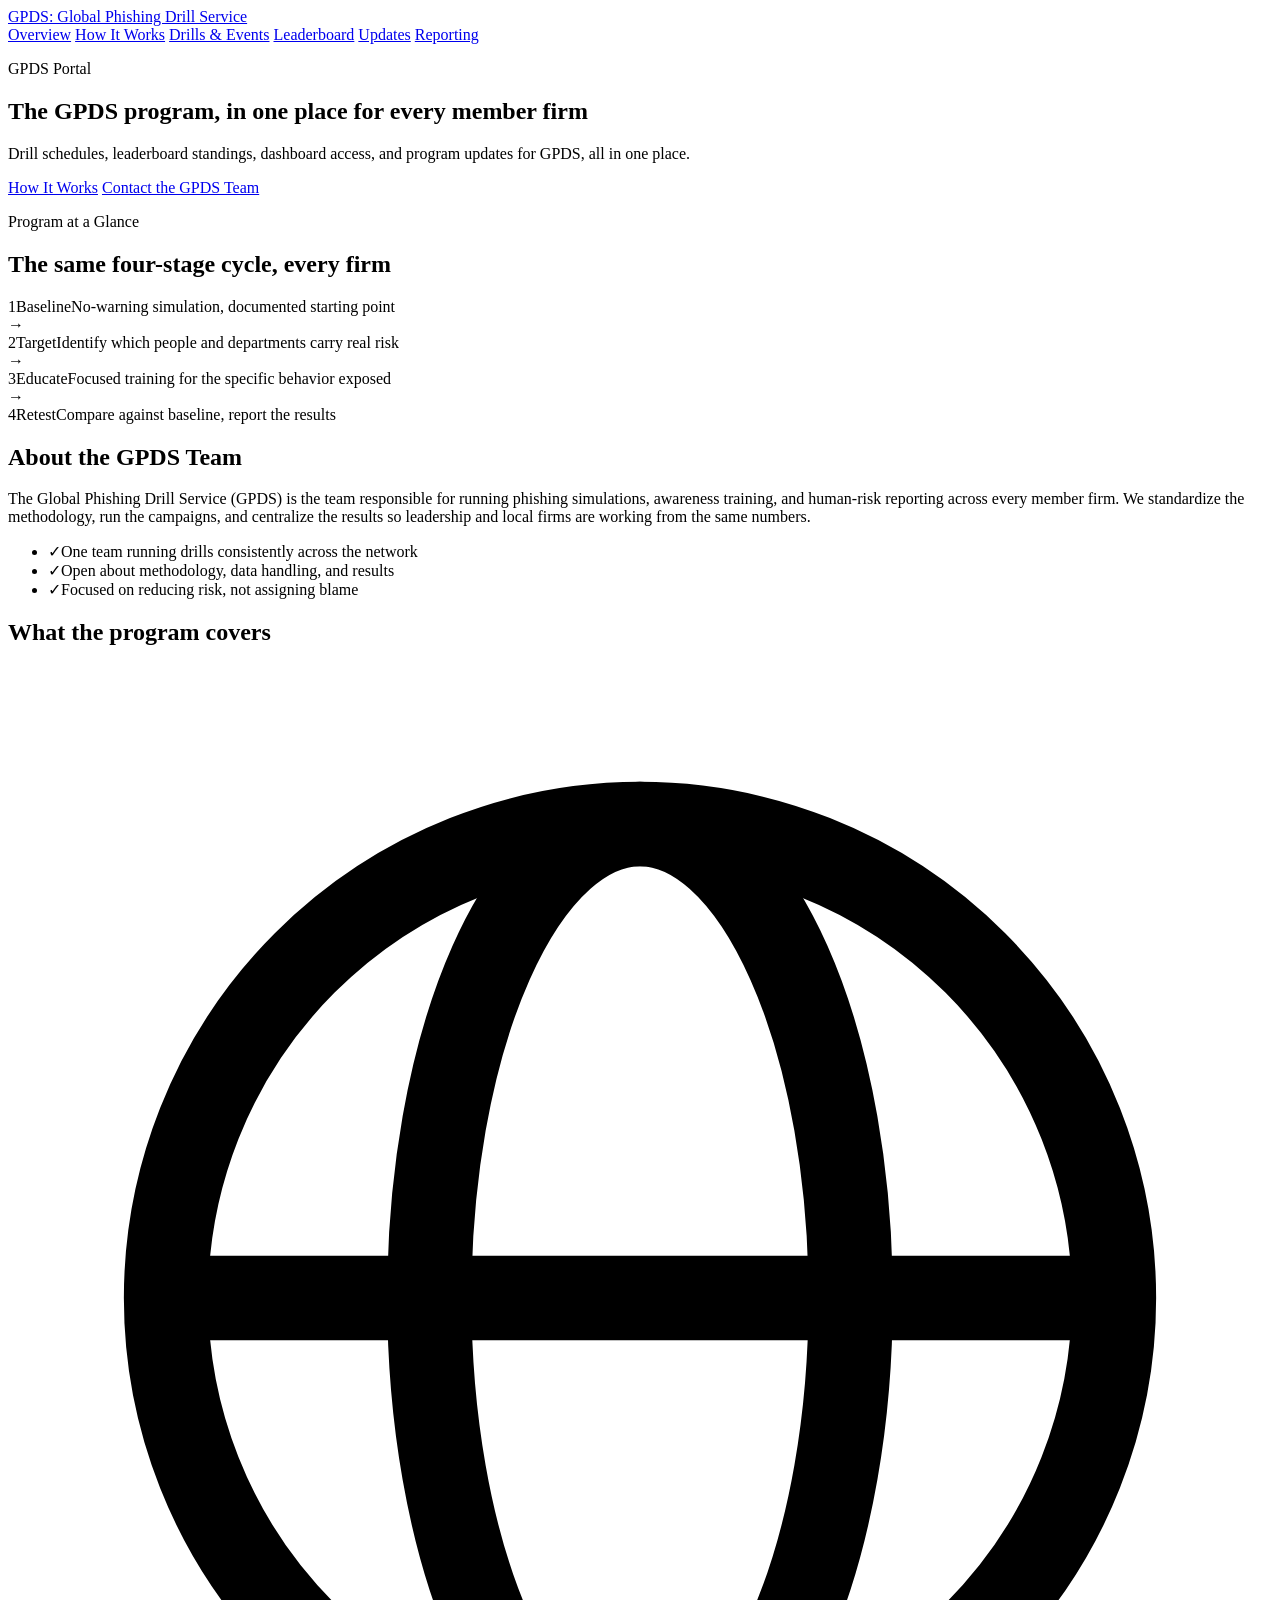
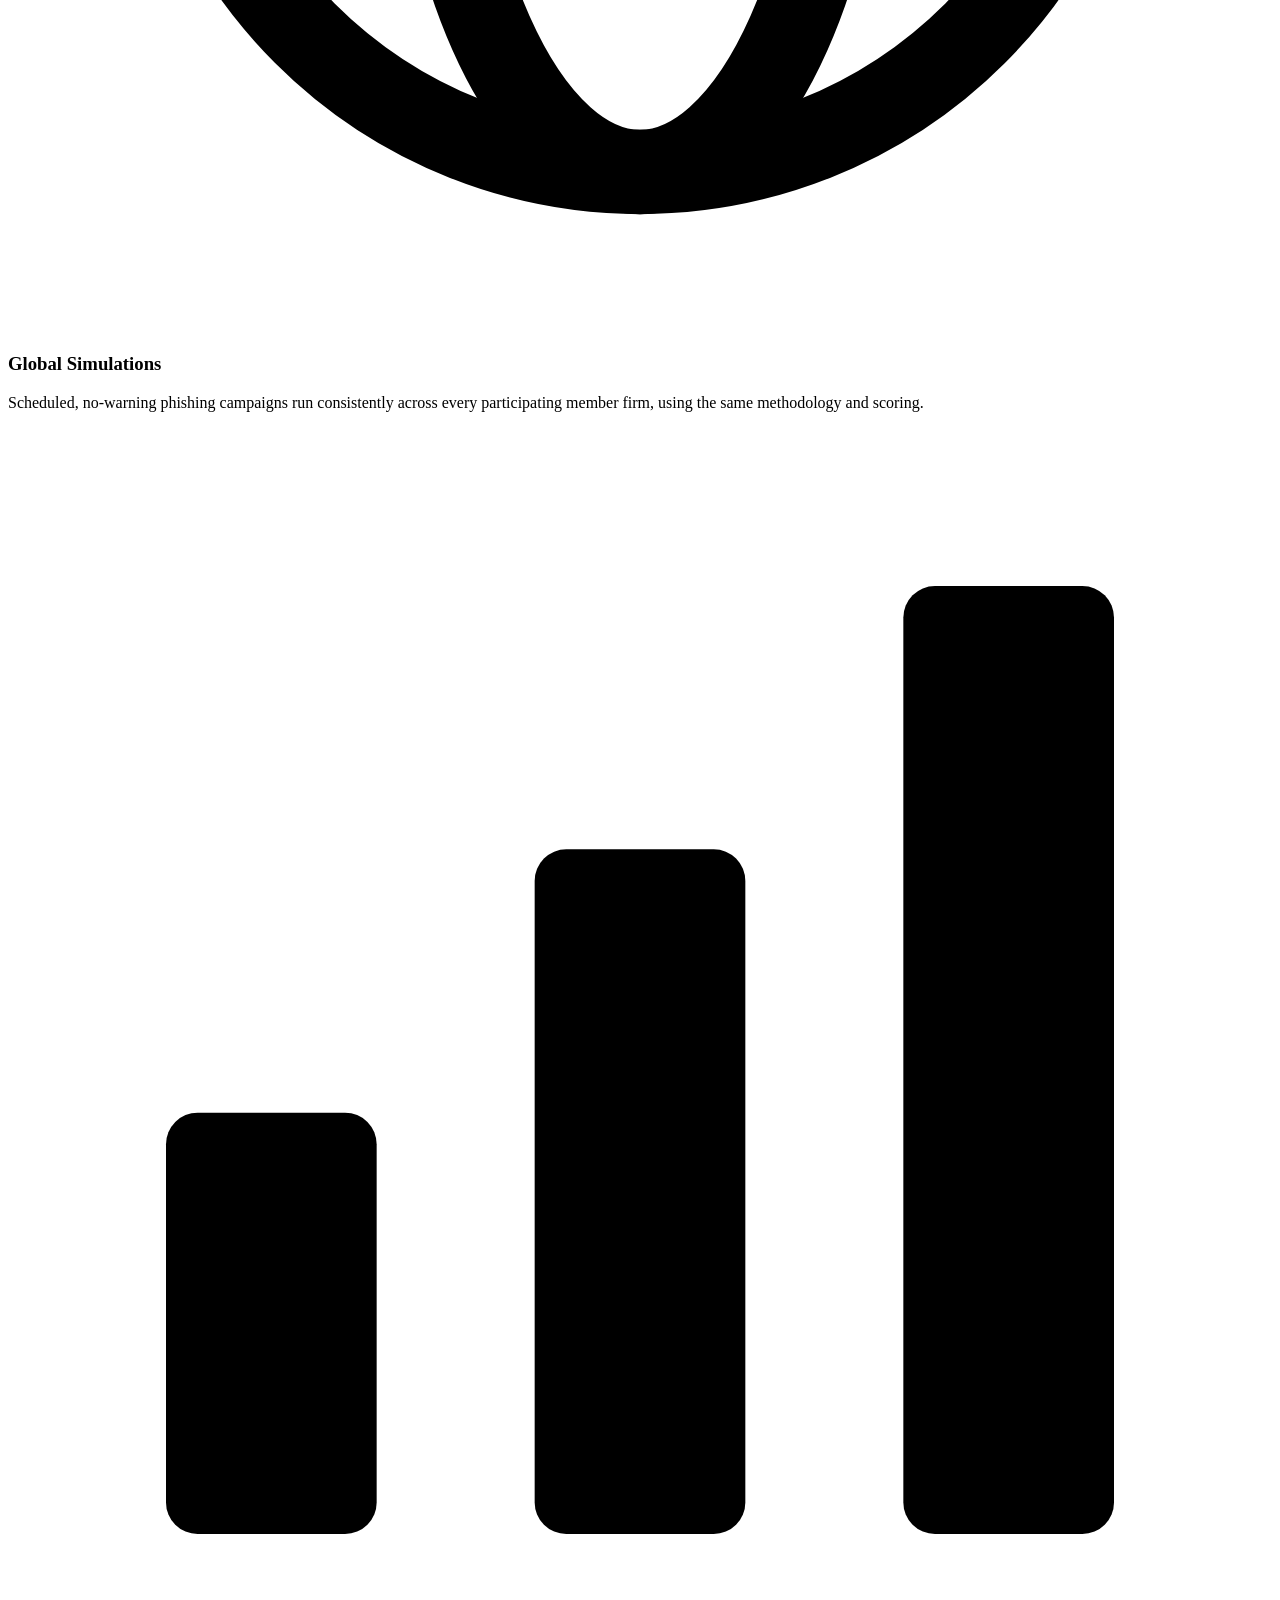
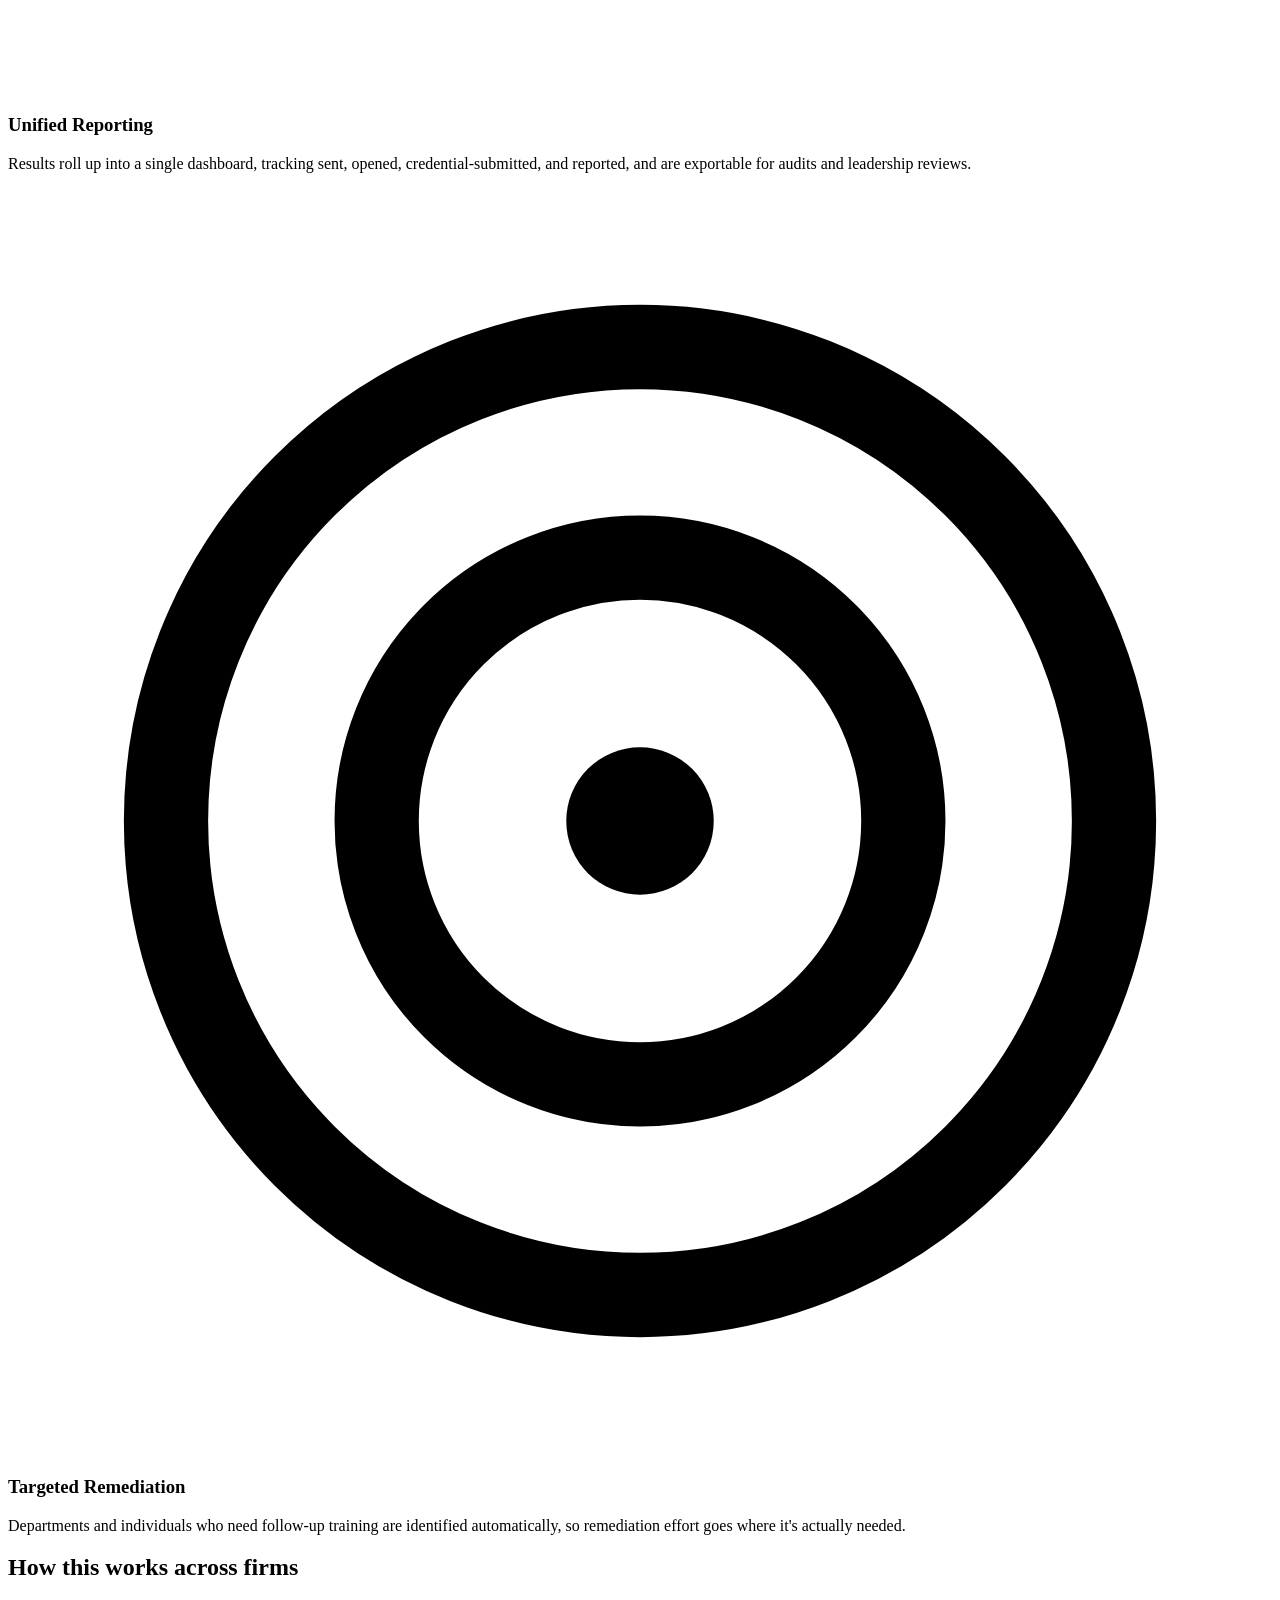
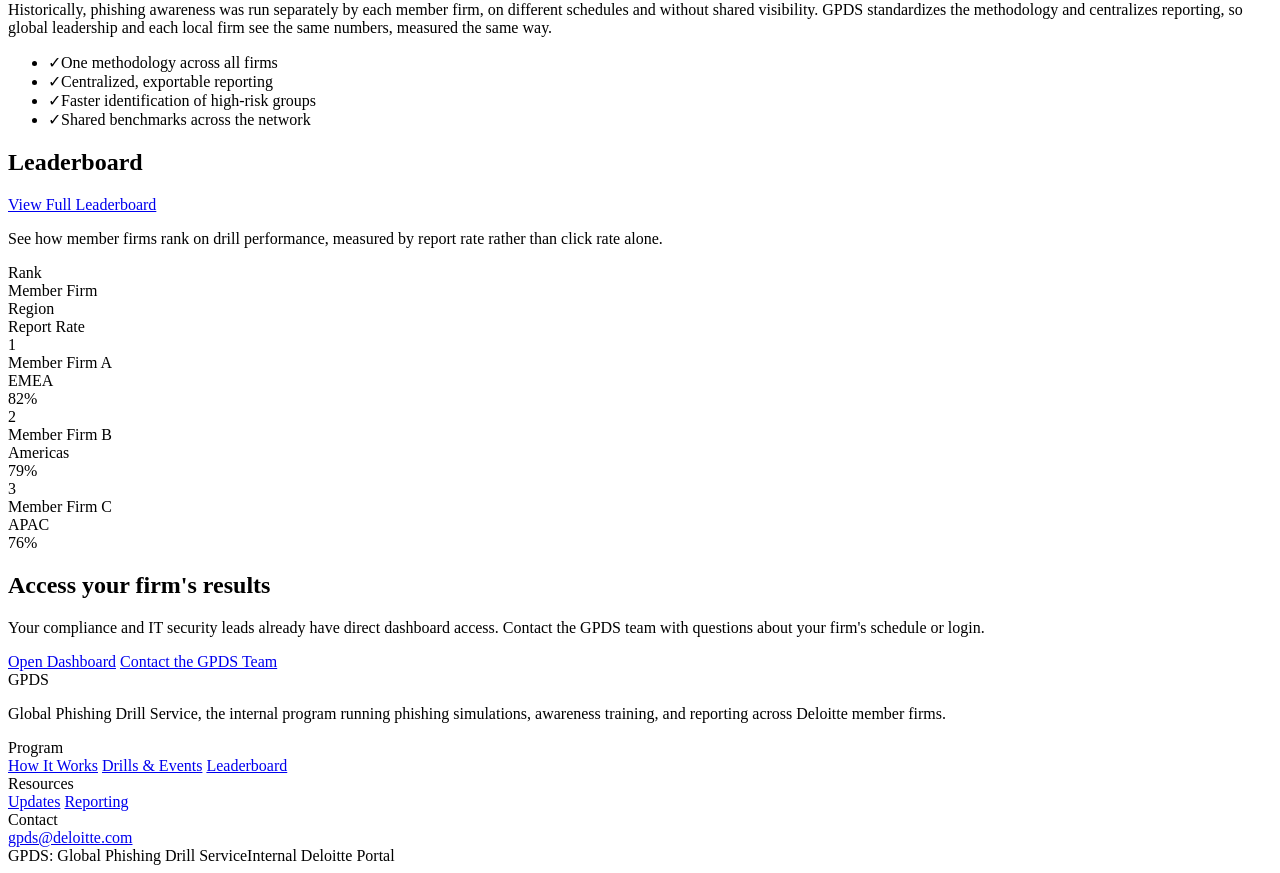
==== index.html @ c543c2ff "Add files via upload" ====
<!DOCTYPE html><!--  This site was created in Webflow. https://webflow.com  --><!--  Last Published: Tue Aug 18 2026 23:20:06 GMT+0000 (Coordinated Universal Time)  -->
<html data-wf-page="6a84ca4a39752c349e0c8595" data-wf-site="6a84ca4639752c349e0c8563">
<head>
  <meta charset="utf-8">
  <title>Daré&#x27;s DLE Site</title>
  <meta content="width=device-width, initial-scale=1" name="viewport">
  <meta content="Webflow" name="generator">
  <link href="css/normalize.css" rel="stylesheet" type="text/css">
  <link href="css/webflow.css" rel="stylesheet" type="text/css">
  <link href="css/dares-dle-site.webflow.css" rel="stylesheet" type="text/css">
  <script type="text/javascript">!function(o,c){var n=c.documentElement,t=" w-mod-";n.className+=t+"js",("ontouchstart"in o||o.DocumentTouch&&c instanceof DocumentTouch)&&(n.className+=t+"touch")}(window,document);</script>
  <link href="images/favicon.ico" rel="shortcut icon" type="image/x-icon">
  <link href="images/webclip.png" rel="apple-touch-icon">
</head>
<body>
  <div class="dle-page">
    <header class="dle-header">
      <div class="dle-header-inner">
        <a href="index.html" aria-current="page" class="dle-logo w--current">GPDS: Global Phishing Drill Service</a>
        <nav class="dle-nav">
          <a href="index.html" aria-current="page" class="dle-nav-link w--current">Overview</a>
          <a href="how-it-works.html" class="dle-nav-link">How It Works</a>
          <a href="upcoming-drills.html" class="dle-nav-link">Drills &amp; Events</a>
          <a href="leaderboard.html" class="dle-nav-link">Leaderboard</a>
          <a href="updates.html" class="dle-nav-link">Updates</a>
          <a href="reporting.html" class="dle-nav-link">Reporting</a>
        </nav>
      </div>
    </header>
    <section class="dle-hero">
      <div class="dle-container">
        <p class="dle-eyebrow">GPDS Portal</p>
        <h1 class="dle-h1">The GPDS program, in one place for every member firm</h1>
        <p class="dle-lead">Drill schedules, leaderboard standings, dashboard access, and program updates for GPDS, all in one place.</p>
        <div class="dle-cta-row">
          <a href="how-it-works.html" class="dle-btn dle-btn-primary">How It Works</a>
          <a href="mailto:gpds@deloitte.com" class="dle-btn dle-btn-secondary">Contact the GPDS Team</a>
        </div>
      </div>
    </section>
    <section class="dle-glance-band">
      <div class="dle-container">
        <p class="dle-glance-eyebrow">Program at a Glance</p>
        <h2 class="dle-glance-heading">The same four-stage cycle, every firm</h2>
        <div class="dle-glance-grid">
          <div class="dle-glance-item"><span class="dle-glance-num">1</span><span class="dle-glance-title">Baseline</span><span class="dle-glance-desc">No-warning simulation, documented starting point</span></div><span class="dle-glance-arrow">→</span>
          <div class="dle-glance-item"><span class="dle-glance-num">2</span><span class="dle-glance-title">Target</span><span class="dle-glance-desc">Identify which people and departments carry real risk</span></div><span class="dle-glance-arrow">→</span>
          <div class="dle-glance-item"><span class="dle-glance-num">3</span><span class="dle-glance-title">Educate</span><span class="dle-glance-desc">Focused training for the specific behavior exposed</span></div><span class="dle-glance-arrow">→</span>
          <div class="dle-glance-item"><span class="dle-glance-num">4</span><span class="dle-glance-title">Retest</span><span class="dle-glance-desc">Compare against baseline, report the results</span></div>
        </div>
      </div>
    </section>
    <section class="dle-section">
      <div class="dle-container dle-split">
        <div>
          <h2 class="dle-h2">About the GPDS Team</h2>
          <p class="dle-body">The Global Phishing Drill Service (GPDS) is the team responsible for running phishing simulations, awareness training, and human-risk reporting across every member firm. We standardize the methodology, run the campaigns, and centralize the results so leadership and local firms are working from the same numbers.</p>
        </div>
        <div>
          <ul role="list" class="dle-list">
            <li class="dle-list-item"><span class="dle-check">✓</span>One team running drills consistently across the network</li>
            <li class="dle-list-item"><span class="dle-check">✓</span>Open about methodology, data handling, and results</li>
            <li class="dle-list-item"><span class="dle-check">✓</span>Focused on reducing risk, not assigning blame</li>
          </ul>
        </div>
      </div>
    </section>
    <section class="dle-section">
      <div class="dle-container">
        <h2 class="dle-h2">What the program covers</h2>
        <div class="dle-grid-3">
          <div class="dle-card">
            <div class="dle-card-icon w-embed"><svg viewbox="0 0 24 24" fill="none" xmlns="http://www.w3.org/2000/svg" width="100%" height="100%">
                <circle cx="12" cy="12" r="9" stroke="currentColor" stroke-width="1.6"></circle>
                <ellipse cx="12" cy="12" rx="4" ry="9" stroke="currentColor" stroke-width="1.6"></ellipse>
                <path d="M3 12H21" stroke="currentColor" stroke-width="1.6"></path>
              </svg></div>
            <h3 class="dle-h3">Global Simulations</h3>
            <p class="dle-body">Scheduled, no-warning phishing campaigns run consistently across every participating member firm, using the same methodology and scoring.</p>
          </div>
          <div class="dle-card">
            <div class="dle-card-icon w-embed"><svg viewbox="0 0 24 24" fill="none" xmlns="http://www.w3.org/2000/svg" width="100%" height="100%">
                <rect x="3" y="13" width="4" height="8" rx="0.6" fill="currentColor"></rect>
                <rect x="10" y="8" width="4" height="13" rx="0.6" fill="currentColor"></rect>
                <rect x="17" y="3" width="4" height="18" rx="0.6" fill="currentColor"></rect>
              </svg></div>
            <h3 class="dle-h3">Unified Reporting</h3>
            <p class="dle-body">Results roll up into a single dashboard, tracking sent, opened, credential-submitted, and reported, and are exportable for audits and leadership reviews.</p>
          </div>
          <div class="dle-card">
            <div class="dle-card-icon w-embed"><svg viewbox="0 0 24 24" fill="none" xmlns="http://www.w3.org/2000/svg" width="100%" height="100%">
                <circle cx="12" cy="12" r="9" stroke="currentColor" stroke-width="1.6"></circle>
                <circle cx="12" cy="12" r="5" stroke="currentColor" stroke-width="1.6"></circle>
                <circle cx="12" cy="12" r="1.4" fill="currentColor"></circle>
              </svg></div>
            <h3 class="dle-h3">Targeted Remediation</h3>
            <p class="dle-body">Departments and individuals who need follow-up training are identified automatically, so remediation effort goes where it&#x27;s actually needed.</p>
          </div>
        </div>
      </div>
    </section>
    <section class="dle-section dle-section-alt">
      <div class="dle-container dle-split">
        <div>
          <h2 class="dle-h2">How this works across firms</h2>
          <p class="dle-body">Historically, phishing awareness was run separately by each member firm, on different schedules and without shared visibility. GPDS standardizes the methodology and centralizes reporting, so global leadership and each local firm see the same numbers, measured the same way.</p>
        </div>
        <div>
          <ul role="list" class="dle-list">
            <li class="dle-list-item"><span class="dle-check">✓</span>One methodology across all firms</li>
            <li class="dle-list-item"><span class="dle-check">✓</span>Centralized, exportable reporting</li>
            <li class="dle-list-item"><span class="dle-check">✓</span>Faster identification of high-risk groups</li>
            <li class="dle-list-item"><span class="dle-check">✓</span>Shared benchmarks across the network</li>
          </ul>
        </div>
      </div>
    </section>
    <section class="dle-section">
      <div class="dle-container">
        <div class="dle-lbprev-header-row">
          <h2 class="dle-h2 dle-lbprev-title">Leaderboard</h2>
          <a href="leaderboard.html" class="dle-btn dle-btn-secondary">View Full Leaderboard</a>
        </div>
        <p class="dle-body inline-p-0">See how member firms rank on drill performance, measured by report rate rather than click rate alone.</p>
        <div class="dle-table">
          <div class="dle-lbprev-row dle-table-row-head">
            <div class="dle-table-cell">Rank</div>
            <div class="dle-table-cell">Member Firm</div>
            <div class="dle-table-cell">Region</div>
            <div class="dle-table-cell dle-lbprev-hide-mobile">Report Rate</div>
          </div>
          <div class="dle-lbprev-row">
            <div class="dle-table-cell"><span class="dle-rank dle-rank-gold">1</span></div>
            <div class="dle-table-cell">Member Firm A</div>
            <div class="dle-table-cell">EMEA</div>
            <div class="dle-table-cell dle-lbprev-hide-mobile">82%</div>
          </div>
          <div class="dle-lbprev-row">
            <div class="dle-table-cell"><span class="dle-rank dle-rank-silver">2</span></div>
            <div class="dle-table-cell">Member Firm B</div>
            <div class="dle-table-cell">Americas</div>
            <div class="dle-table-cell dle-lbprev-hide-mobile">79%</div>
          </div>
          <div class="dle-lbprev-row">
            <div class="dle-table-cell"><span class="dle-rank dle-rank-bronze">3</span></div>
            <div class="dle-table-cell">Member Firm C</div>
            <div class="dle-table-cell">APAC</div>
            <div class="dle-table-cell dle-lbprev-hide-mobile">76%</div>
          </div>
        </div>
      </div>
    </section>
    <section class="dle-section dle-cta-section">
      <div class="dle-container dle-cta-center">
        <h2 class="dle-h2">Access your firm&#x27;s results</h2>
        <p class="dle-body dle-cta-body">Your compliance and IT security leads already have direct dashboard access. Contact the GPDS team with questions about your firm&#x27;s schedule or login.</p>
        <div class="dle-cta-row">
          <a href="#" class="dle-btn dle-btn-primary">Open Dashboard</a>
          <a href="mailto:gpds@deloitte.com" class="dle-btn dle-btn-secondary">Contact the GPDS Team</a>
        </div>
      </div>
    </section>
    <footer class="dle-footer-v2">
      <div class="dle-container">
        <div class="dle-footer-grid">
          <div>
            <div class="dle-footer-brand-text">GPDS</div>
            <p class="dle-footer-desc">Global Phishing Drill Service, the internal program running phishing simulations, awareness training, and reporting across Deloitte member firms.</p>
          </div>
          <div>
            <div class="dle-footer-col-title">Program</div>
            <a href="how-it-works.html" class="dle-footer-col-link">How It Works</a>
            <a href="upcoming-drills.html" class="dle-footer-col-link">Drills &amp; Events</a>
            <a href="leaderboard.html" class="dle-footer-col-link">Leaderboard</a>
          </div>
          <div>
            <div class="dle-footer-col-title">Resources</div>
            <a href="updates.html" class="dle-footer-col-link">Updates</a>
            <a href="reporting.html" class="dle-footer-col-link">Reporting</a>
          </div>
          <div>
            <div class="dle-footer-col-title">Contact</div>
            <a href="mailto:gpds@deloitte.com" class="dle-footer-col-link">gpds@deloitte.com</a>
          </div>
        </div>
        <div class="dle-footer-bottom"><span>GPDS: Global Phishing Drill Service</span><span>Internal Deloitte Portal</span></div>
      </div>
    </footer>
  </div>
  <script src="https://d3e54v103j8qbb.cloudfront.net/js/jquery-3.5.1.min.dc5e7f18c8.js?site=6a84ca4639752c349e0c8563" type="text/javascript" integrity="sha256-9/aliU8dGd2tb6OSsuzixeV4y/faTqgFtohetphbbj0=" crossorigin="anonymous"></script>
  <script src="js/webflow.js" type="text/javascript"></script>
</body>
</html>
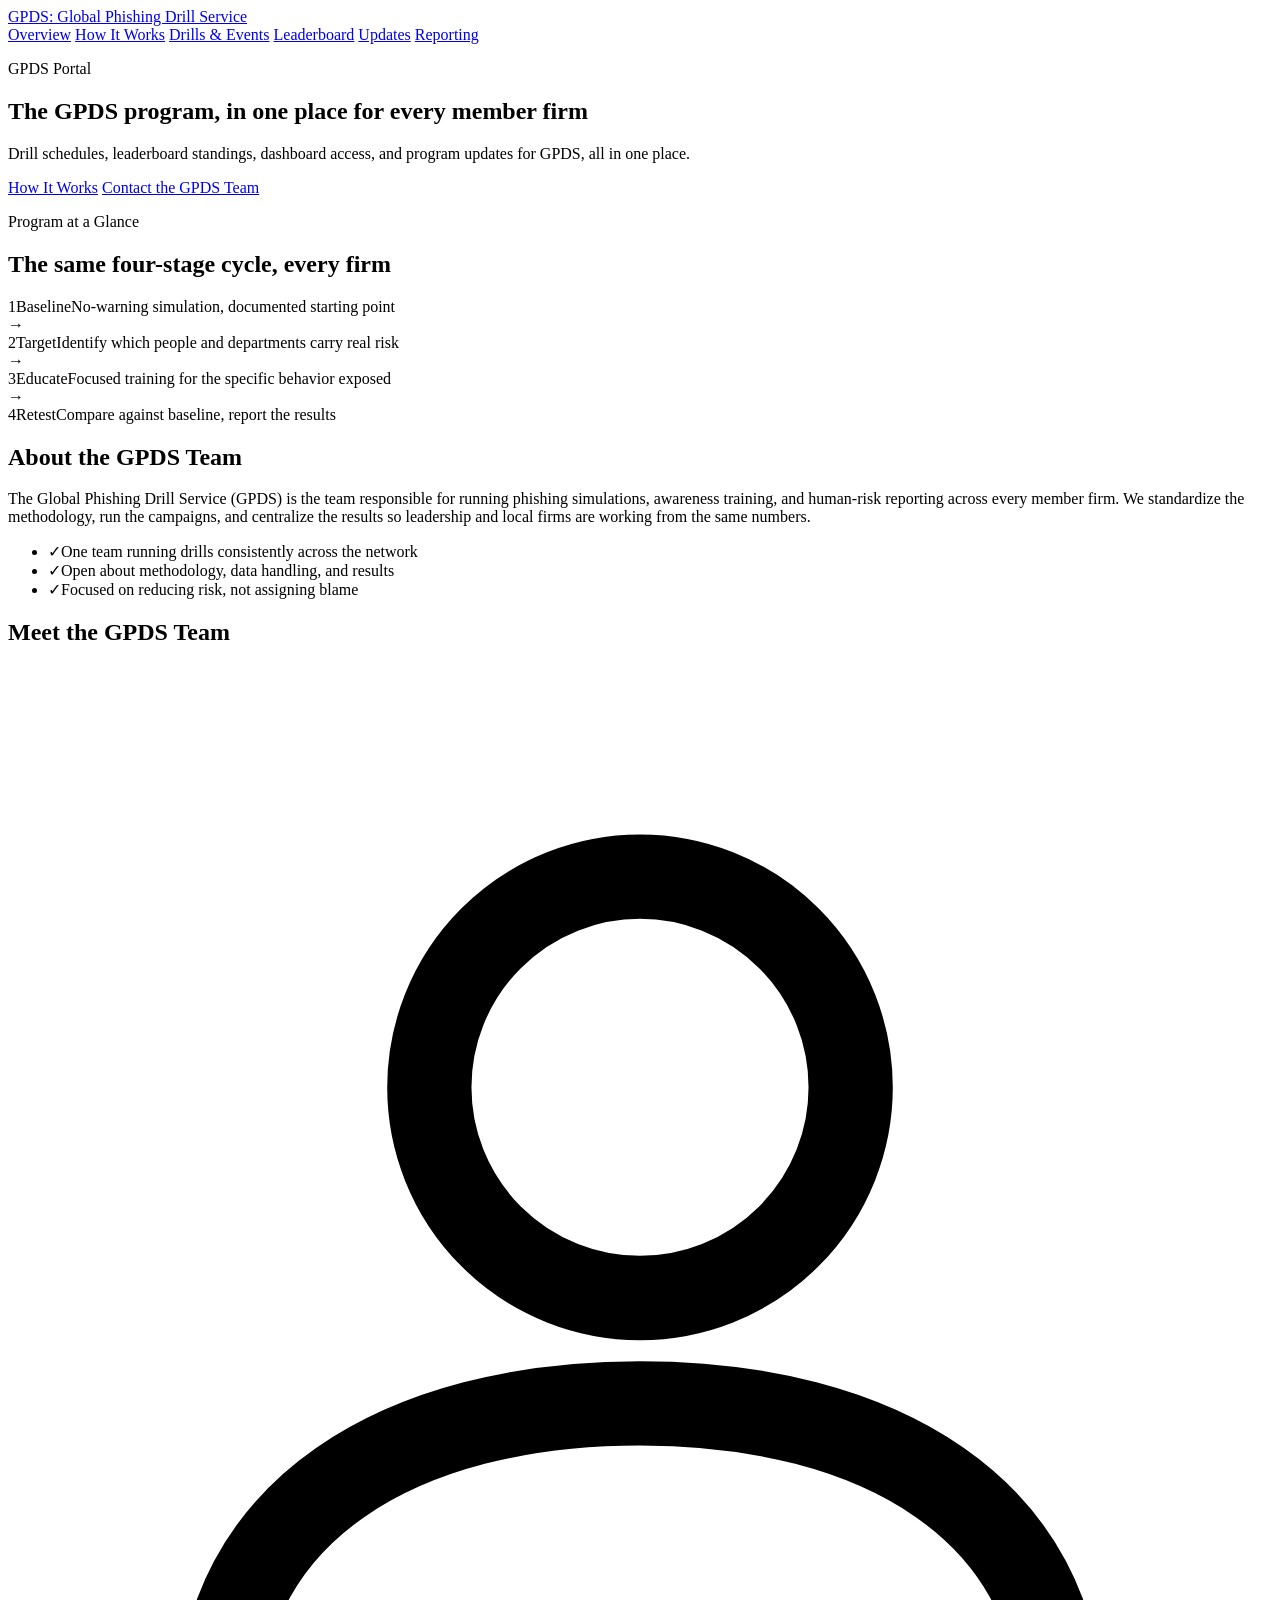
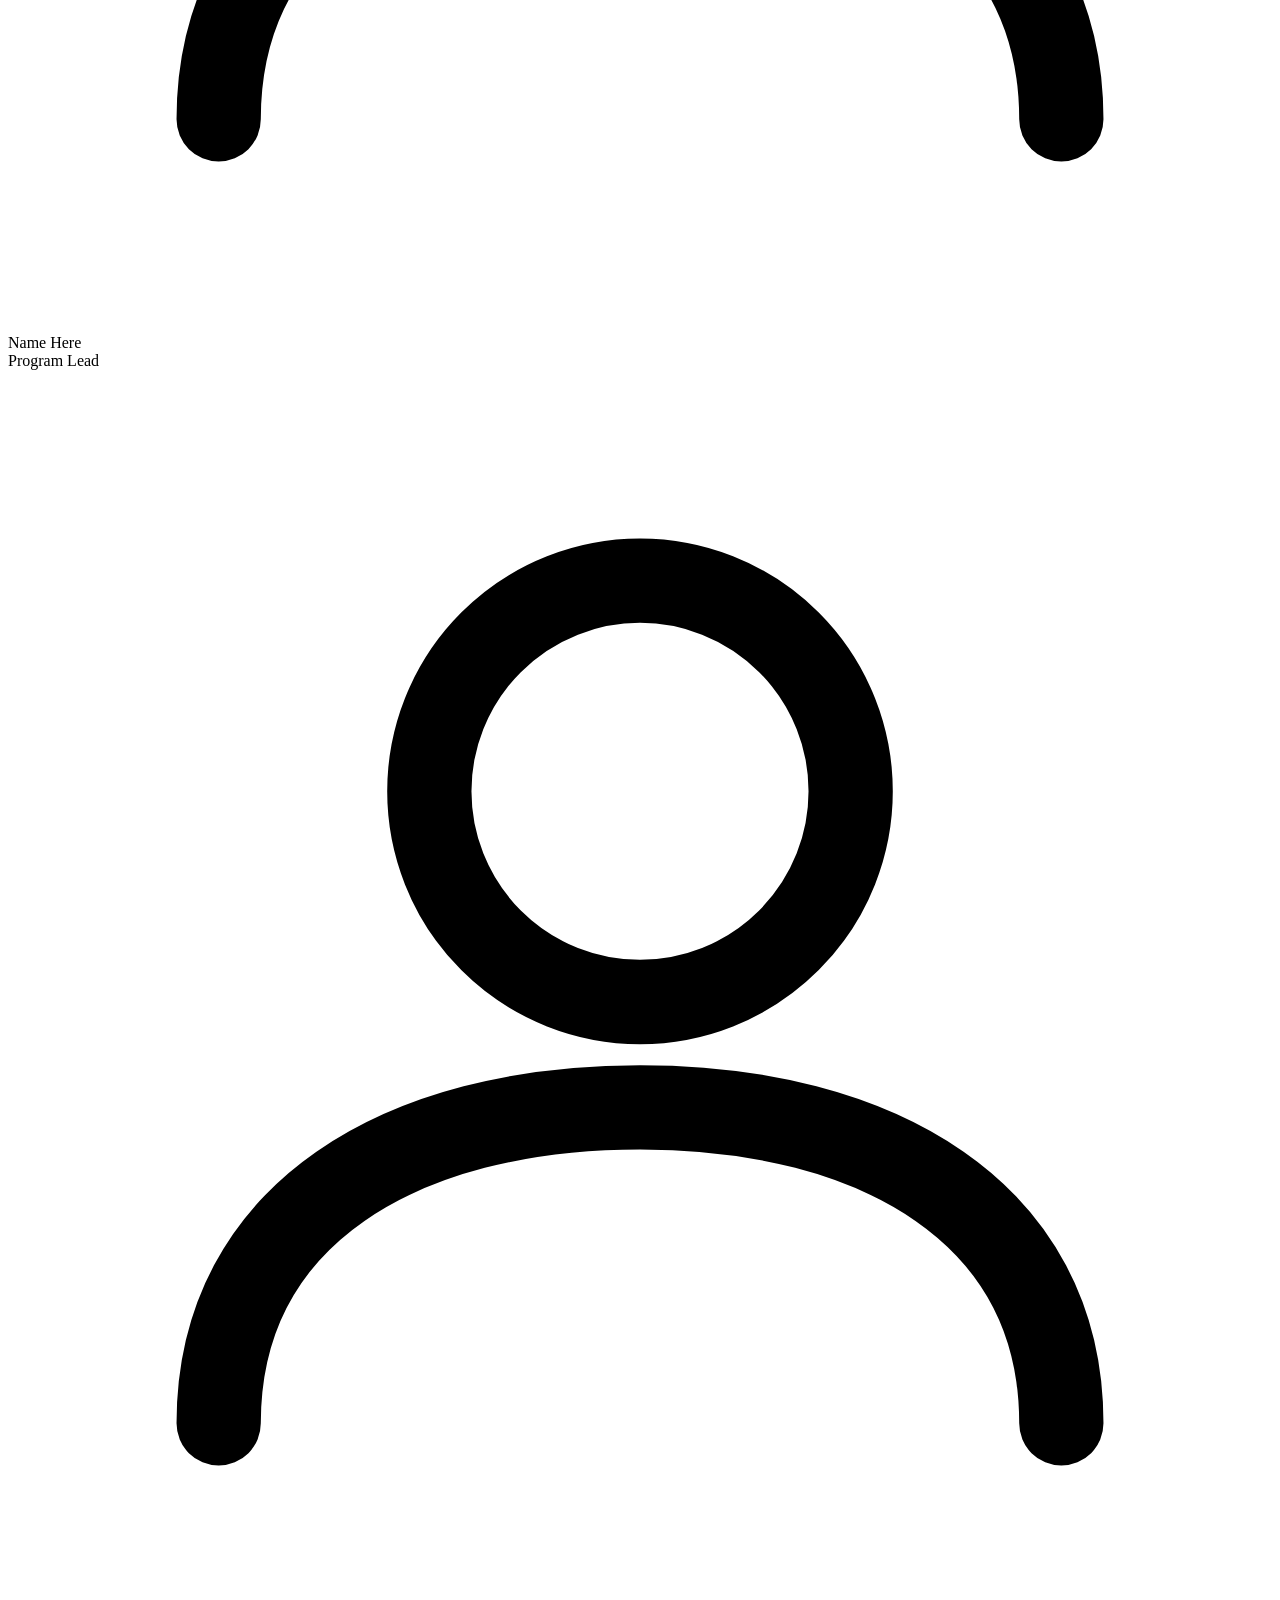
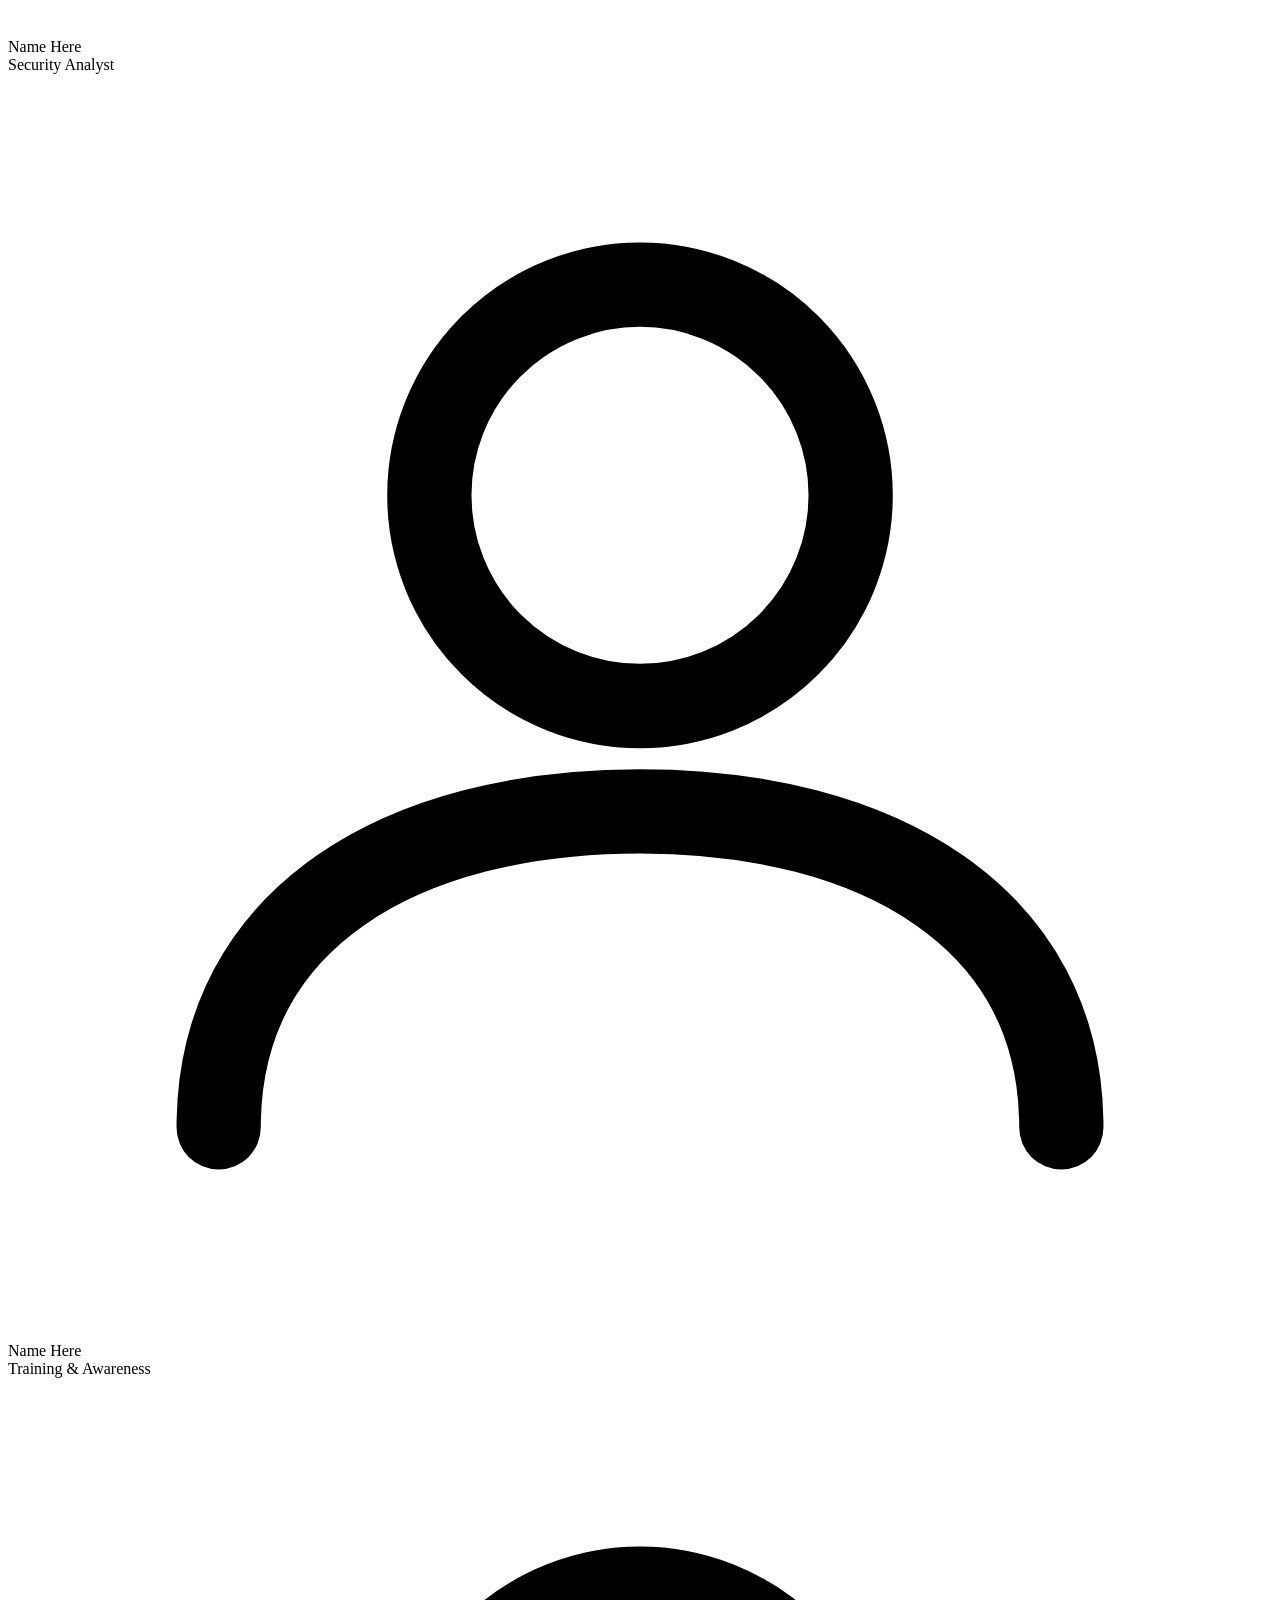
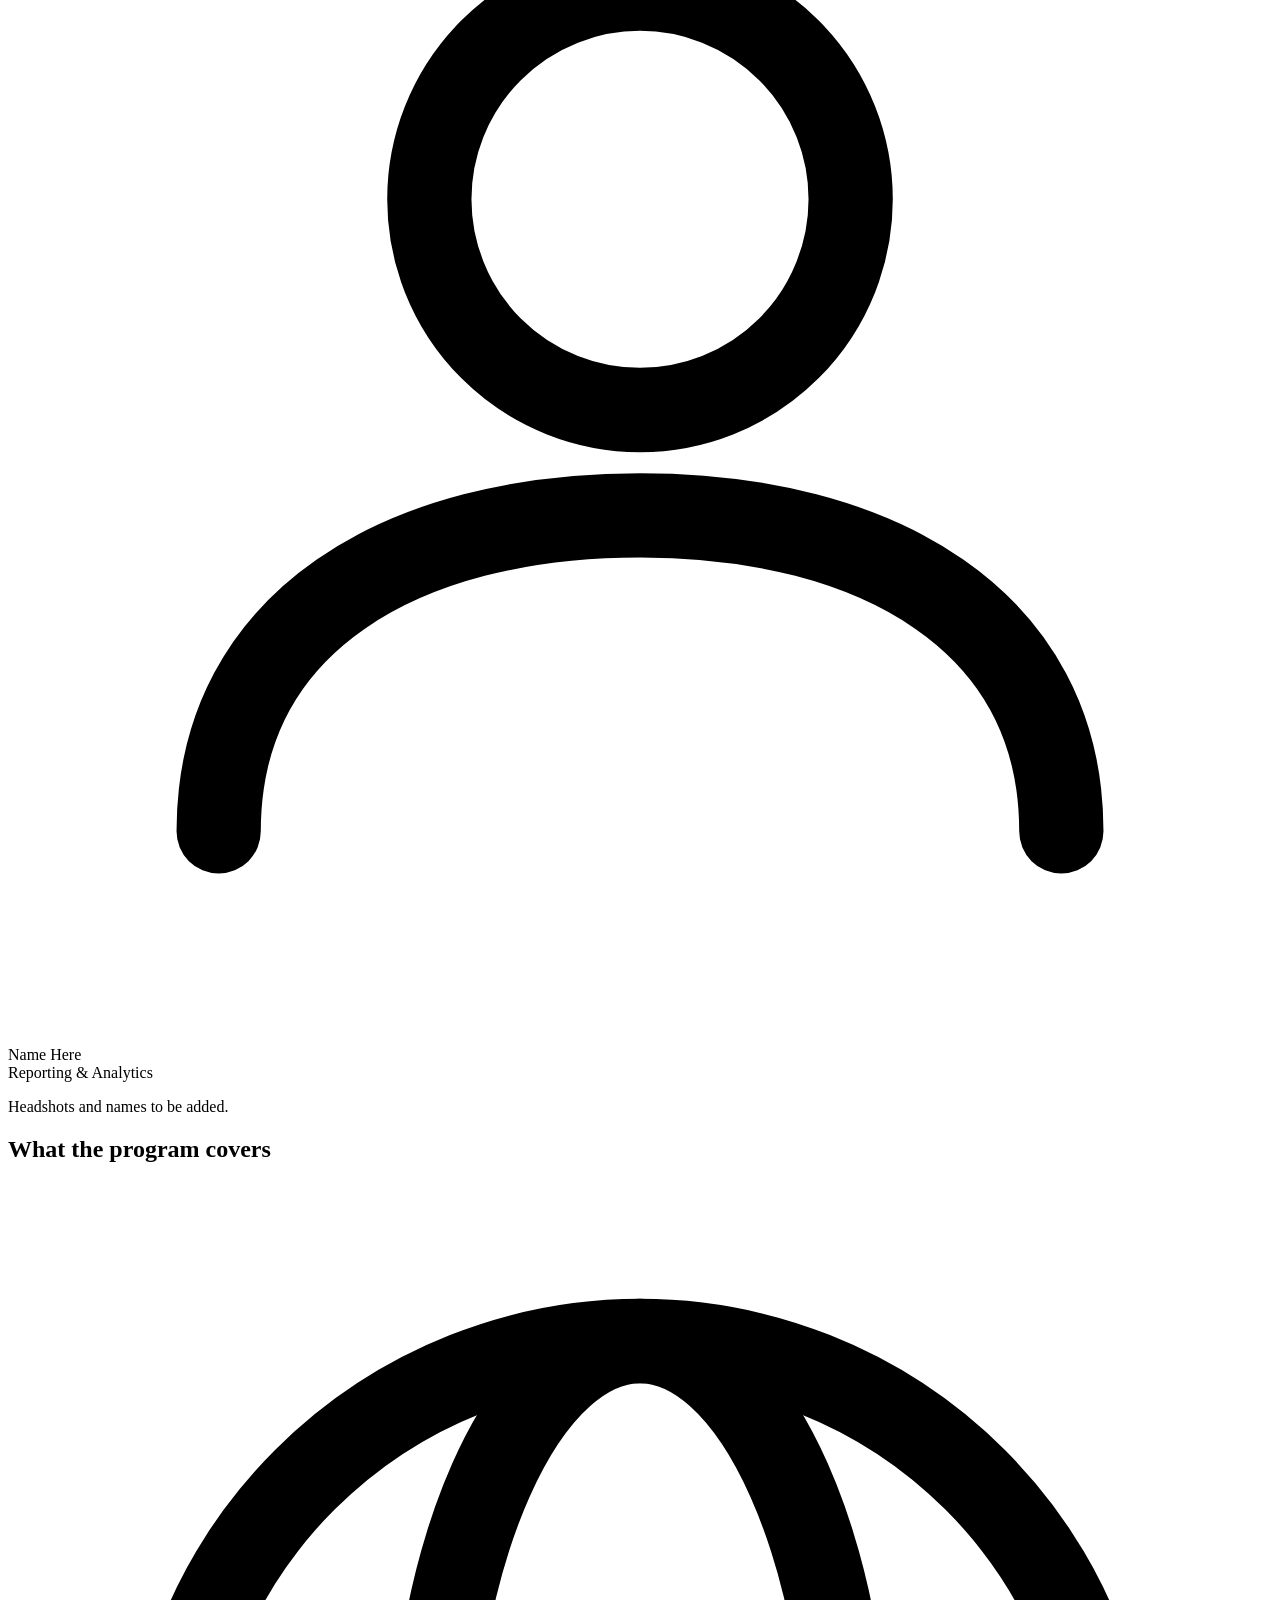
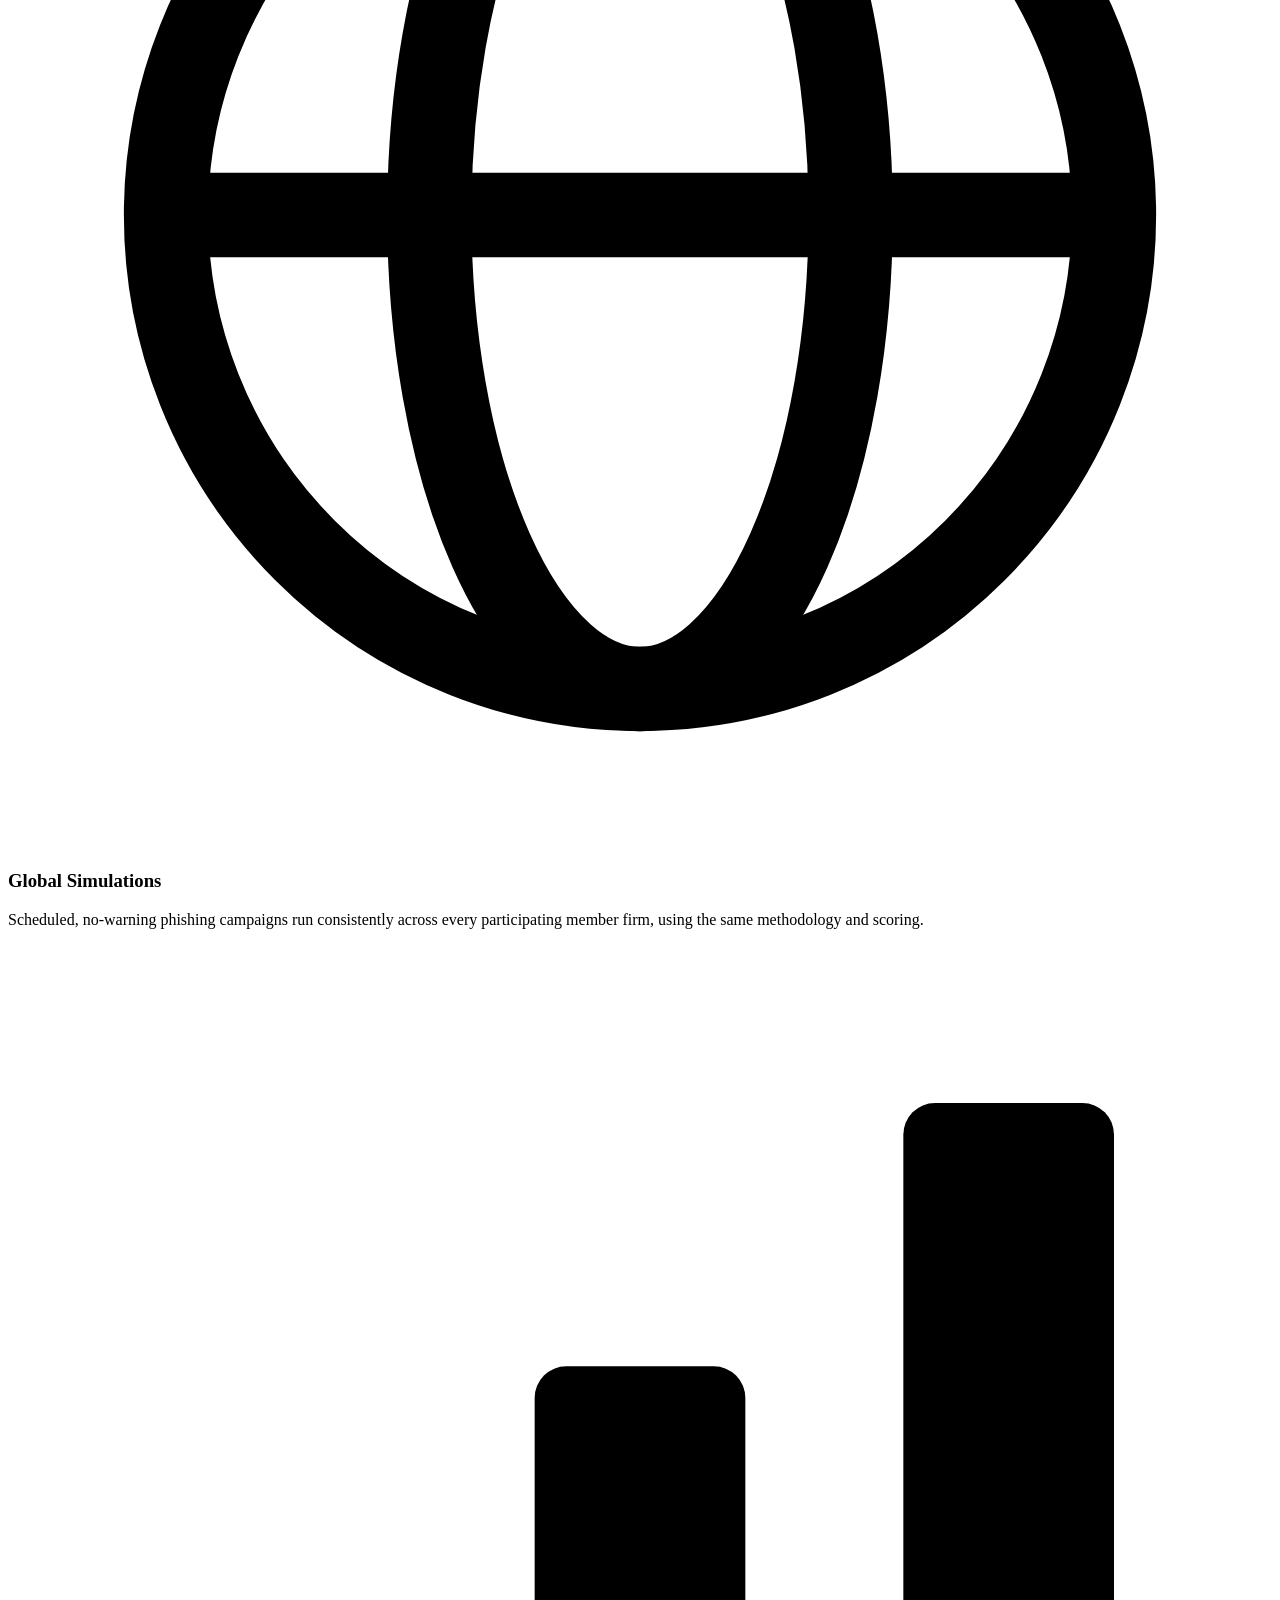
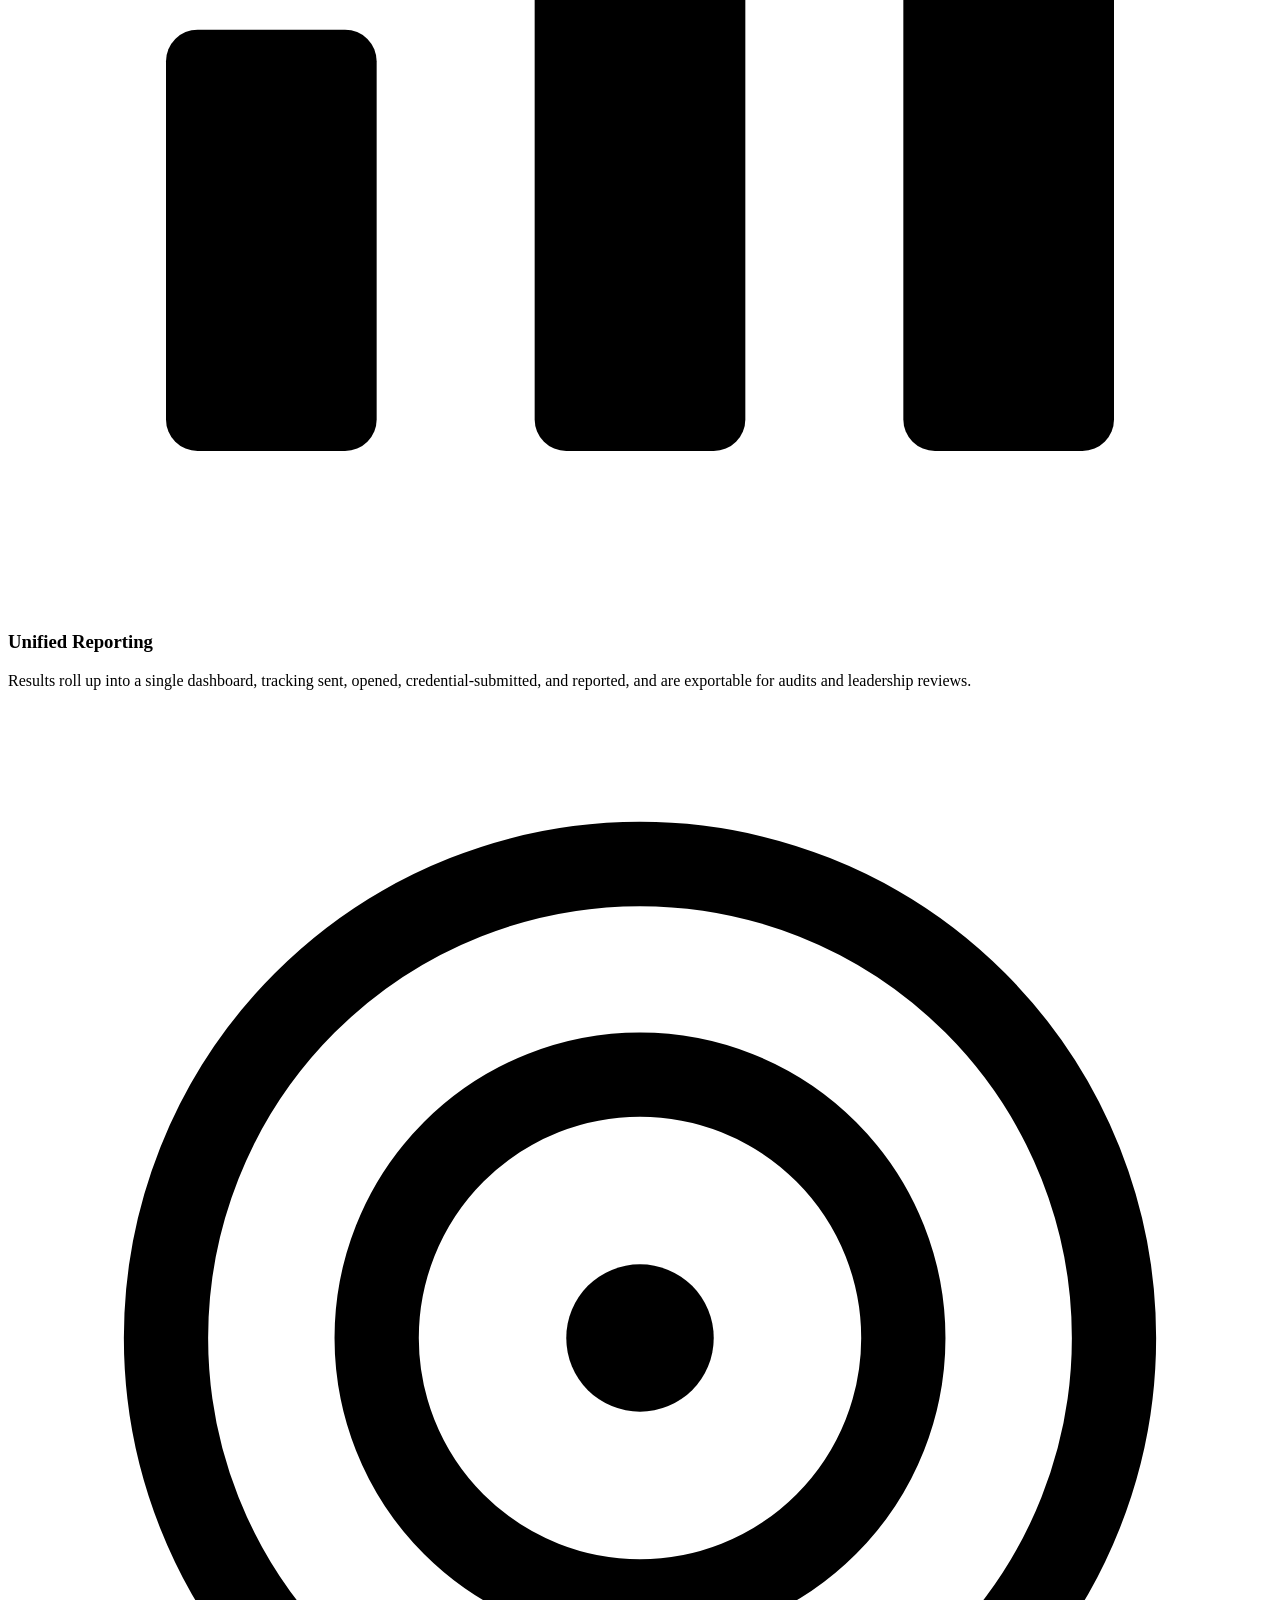
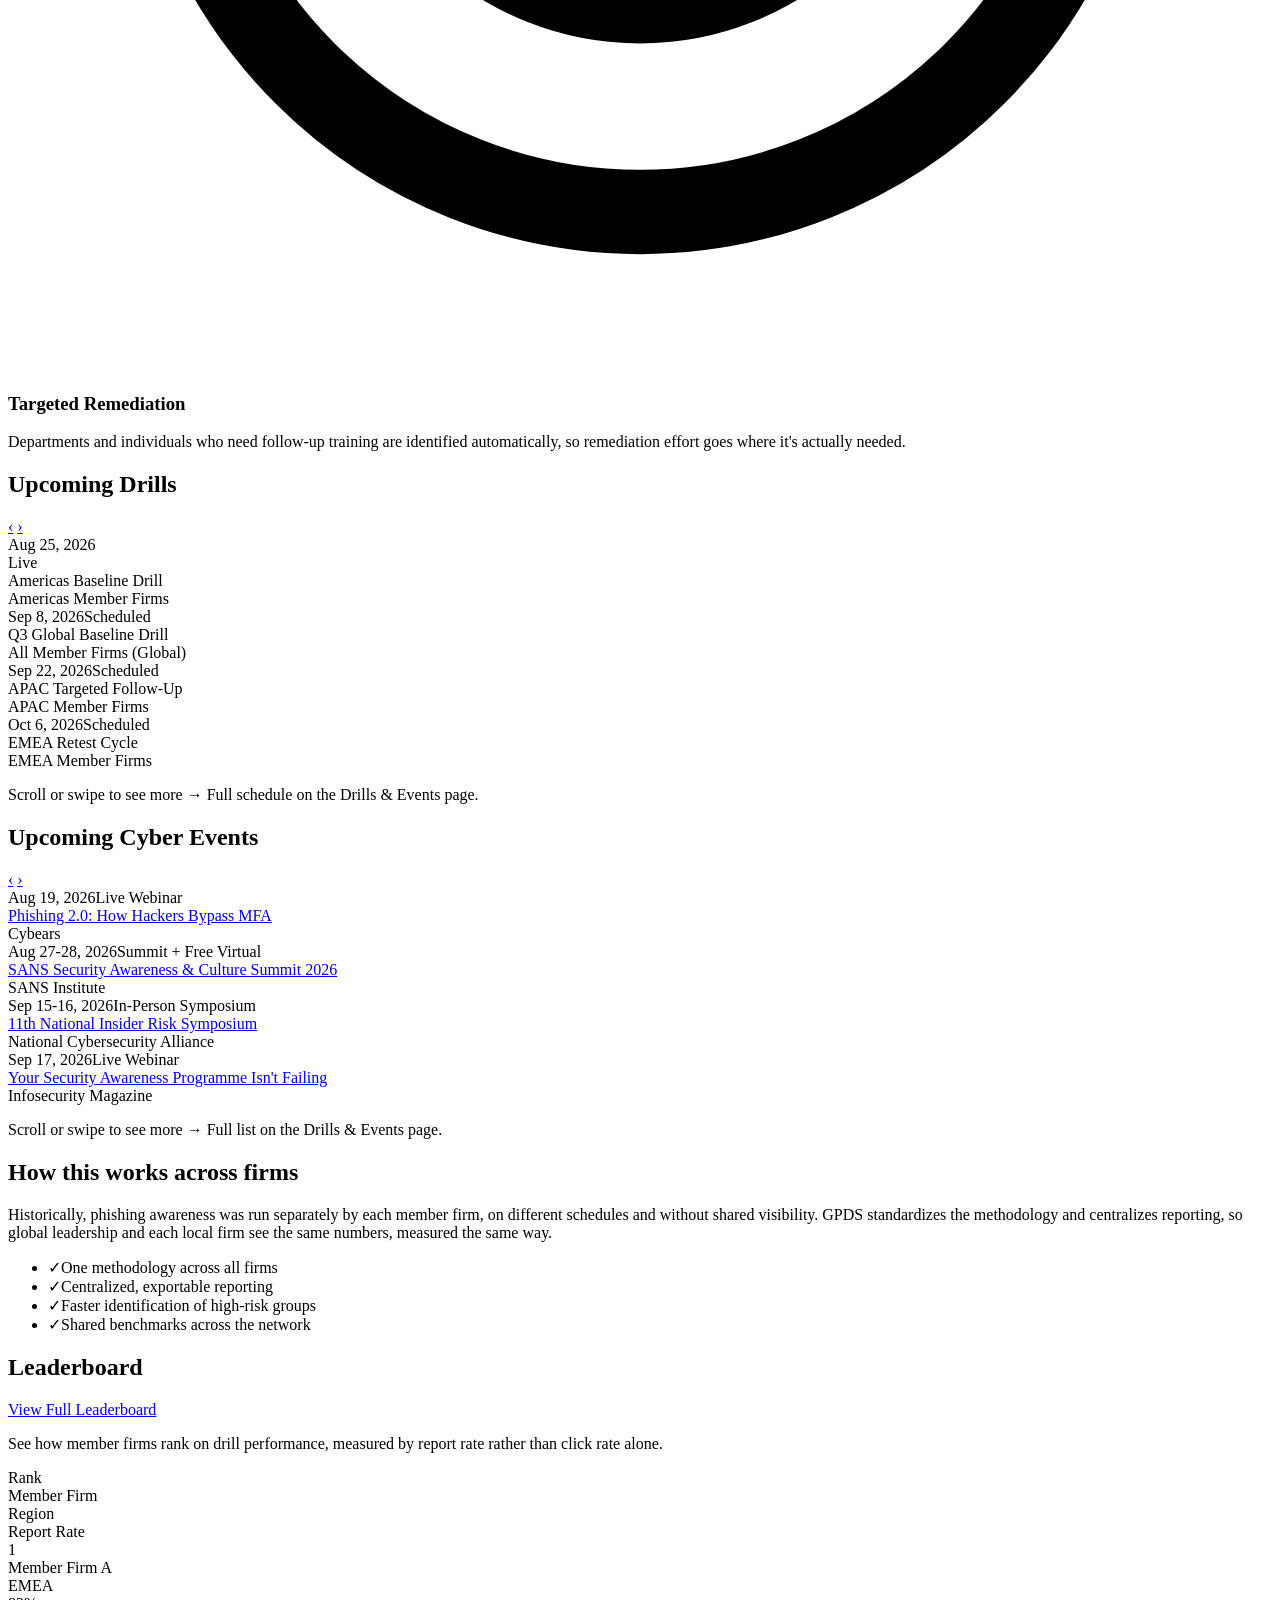
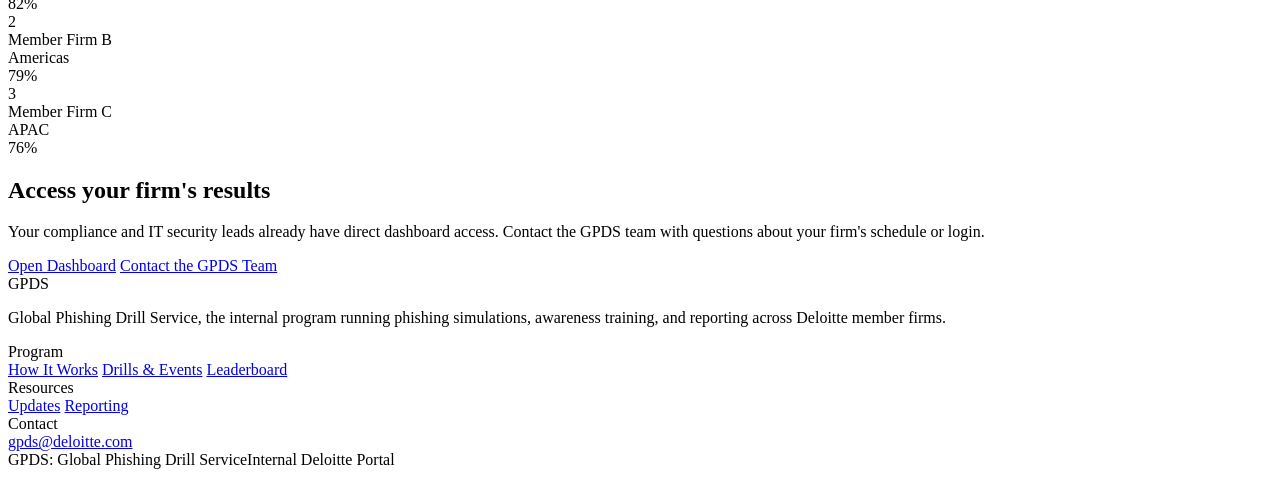
==== commit 95d69dc5: "Add files via upload" ====
--- a/index.html
+++ b/index.html
@@ -1,4 +1,4 @@
-<!DOCTYPE html><!--  This site was created in Webflow. https://webflow.com  --><!--  Last Published: Tue Aug 18 2026 23:20:06 GMT+0000 (Coordinated Universal Time)  -->
+<!DOCTYPE html><!--  This site was created in Webflow. https://webflow.com  --><!--  Last Published: Wed Aug 19 2026 00:26:23 GMT+0000 (Coordinated Universal Time)  -->
 <html data-wf-page="6a84ca4a39752c349e0c8595" data-wf-site="6a84ca4639752c349e0c8563">
 <head>
   <meta charset="utf-8">
@@ -65,6 +65,46 @@
         </div>
       </div>
     </section>
+    <section class="dle-section dle-section-alt">
+      <div class="dle-container">
+        <h2 class="dle-h2">Meet the GPDS Team</h2>
+        <div class="dle-team-grid">
+          <div class="dle-team-card">
+            <div class="dle-team-avatar"><svg xmlns="http://www.w3.org/2000/svg" fill="none" viewbox="0 0 24 24" class="dle-team-avatar-icon dle-team-avatar-icon">
+                <circle stroke-width="1.6" stroke="currentColor" r="4" cy="8" cx="12"></circle>
+                <path stroke-linecap="round" stroke-width="1.6" stroke="currentColor" d="M4 20c0-4 3.5-6 8-6s8 2 8 6"></path>
+              </svg></div>
+            <div class="dle-team-name">Name Here</div>
+            <div class="dle-team-role">Program Lead</div>
+          </div>
+          <div class="dle-team-card">
+            <div class="dle-team-avatar"><svg xmlns="http://www.w3.org/2000/svg" fill="none" viewbox="0 0 24 24" class="dle-team-avatar-icon dle-team-avatar-icon">
+                <circle stroke-width="1.6" stroke="currentColor" r="4" cy="8" cx="12"></circle>
+                <path stroke-linecap="round" stroke-width="1.6" stroke="currentColor" d="M4 20c0-4 3.5-6 8-6s8 2 8 6"></path>
+              </svg></div>
+            <div class="dle-team-name">Name Here</div>
+            <div class="dle-team-role">Security Analyst</div>
+          </div>
+          <div class="dle-team-card">
+            <div class="dle-team-avatar"><svg xmlns="http://www.w3.org/2000/svg" fill="none" viewbox="0 0 24 24" class="dle-team-avatar-icon dle-team-avatar-icon">
+                <circle stroke-width="1.6" stroke="currentColor" r="4" cy="8" cx="12"></circle>
+                <path stroke-linecap="round" stroke-width="1.6" stroke="currentColor" d="M4 20c0-4 3.5-6 8-6s8 2 8 6"></path>
+              </svg></div>
+            <div class="dle-team-name">Name Here</div>
+            <div class="dle-team-role">Training &amp; Awareness</div>
+          </div>
+          <div class="dle-team-card">
+            <div class="dle-team-avatar"><svg xmlns="http://www.w3.org/2000/svg" fill="none" viewbox="0 0 24 24" class="dle-team-avatar-icon dle-team-avatar-icon">
+                <circle stroke-width="1.6" stroke="currentColor" r="4" cy="8" cx="12"></circle>
+                <path stroke-linecap="round" stroke-width="1.6" stroke="currentColor" d="M4 20c0-4 3.5-6 8-6s8 2 8 6"></path>
+              </svg></div>
+            <div class="dle-team-name">Name Here</div>
+            <div class="dle-team-role">Reporting &amp; Analytics</div>
+          </div>
+        </div>
+        <p class="dle-team-note">Headshots and names to be added.</p>
+      </div>
+    </section>
     <section class="dle-section">
       <div class="dle-container">
         <h2 class="dle-h2">What the program covers</h2>
@@ -100,6 +140,104 @@
       </div>
     </section>
     <section class="dle-section dle-section-alt">
+      <div class="dle-container">
+        <h2 class="dle-h2">Upcoming Drills</h2>
+        <div class="dle-hscroll-nav-row">
+          <div class="dle-hscroll-nav">
+            <a type="button" aria-label="Scroll left" href="#" class="dle-hscroll-arrow w-button">‹</a>
+            <a type="button" aria-label="Scroll right" href="#" class="dle-hscroll-arrow w-button">›</a>
+          </div>
+        </div>
+        <div id="drills-carousel-slot" class="dle-carousel-shell">
+          <div>
+            <div class="dle-hscroll">
+              <div class="dle-hscroll-item">
+                <div class="dle-carousel-card">
+                  <div class="dle-carousel-card-top"><span class="dle-carousel-date">Aug 25, 2026</span>
+                    <div class="dle-badge-group"><span class="dle-status dle-status-live">Live</span></div>
+                  </div>
+                  <div class="dle-carousel-title">Americas Baseline Drill</div>
+                  <div class="dle-carousel-sub">Americas Member Firms</div>
+                </div>
+              </div>
+              <div class="dle-hscroll-item">
+                <div class="dle-carousel-card">
+                  <div class="dle-carousel-card-top"><span class="dle-carousel-date">Sep 8, 2026</span><span class="dle-status dle-status-scheduled">Scheduled</span></div>
+                  <div class="dle-carousel-title">Q3 Global Baseline Drill</div>
+                  <div class="dle-carousel-sub">All Member Firms (Global)</div>
+                </div>
+              </div>
+              <div class="dle-hscroll-item">
+                <div class="dle-carousel-card">
+                  <div class="dle-carousel-card-top"><span class="dle-carousel-date">Sep 22, 2026</span><span class="dle-status dle-status-scheduled">Scheduled</span></div>
+                  <div class="dle-carousel-title">APAC Targeted Follow-Up</div>
+                  <div class="dle-carousel-sub">APAC Member Firms</div>
+                </div>
+              </div>
+              <div class="dle-hscroll-item">
+                <div class="dle-carousel-card">
+                  <div class="dle-carousel-card-top"><span class="dle-carousel-date">Oct 6, 2026</span><span class="dle-status dle-status-scheduled">Scheduled</span></div>
+                  <div class="dle-carousel-title">EMEA Retest Cycle</div>
+                  <div class="dle-carousel-sub">EMEA Member Firms</div>
+                </div>
+              </div>
+            </div>
+            <p class="dle-hscroll-hint">Scroll or swipe to see more → Full schedule on the Drills &amp; Events page.</p>
+          </div>
+        </div>
+      </div>
+    </section>
+    <section class="dle-section">
+      <div class="dle-container">
+        <h2 class="dle-h2">Upcoming Cyber Events</h2>
+        <div class="dle-hscroll-nav-row">
+          <div class="dle-hscroll-nav">
+            <a type="button" aria-label="Scroll left" href="#" class="dle-hscroll-arrow w-button">‹</a>
+            <a type="button" aria-label="Scroll right" href="#" class="dle-hscroll-arrow w-button">›</a>
+          </div>
+        </div>
+        <div class="dle-hscroll">
+          <div class="dle-hscroll-item">
+            <div class="dle-carousel-card">
+              <div class="dle-carousel-card-top"><span class="dle-carousel-date">Aug 19, 2026</span><span class="dle-event-format">Live Webinar</span></div>
+              <div class="dle-carousel-title">
+                <a href="https://events.cybears.net/register" class="dle-event-link">Phishing 2.0: How Hackers Bypass MFA</a>
+              </div>
+              <div class="dle-carousel-sub">Cybears</div>
+            </div>
+          </div>
+          <div class="dle-hscroll-item">
+            <div class="dle-carousel-card">
+              <div class="dle-carousel-card-top"><span class="dle-carousel-date">Aug 27-28, 2026</span><span class="dle-event-format">Summit + Free Virtual</span></div>
+              <div class="dle-carousel-title">
+                <a href="https://www.sans.org/cyber-security-training-events/security-awareness-summit-2026" class="dle-event-link">SANS Security Awareness &amp; Culture Summit 2026</a>
+              </div>
+              <div class="dle-carousel-sub">SANS Institute</div>
+            </div>
+          </div>
+          <div class="dle-hscroll-item">
+            <div class="dle-carousel-card">
+              <div class="dle-carousel-card-top"><span class="dle-carousel-date">Sep 15-16, 2026</span><span class="dle-event-format">In-Person Symposium</span></div>
+              <div class="dle-carousel-title">
+                <a href="https://www.staysafeonline.org/events/11th-national-insider-risk-symposium" class="dle-event-link">11th National Insider Risk Symposium</a>
+              </div>
+              <div class="dle-carousel-sub">National Cybersecurity Alliance</div>
+            </div>
+          </div>
+          <div class="dle-hscroll-item">
+            <div class="dle-carousel-card">
+              <div class="dle-carousel-card-top"><span class="dle-carousel-date">Sep 17, 2026</span><span class="dle-event-format">Live Webinar</span></div>
+              <div class="dle-carousel-title">
+                <a href="https://www.infosecurity-magazine.com/webinars/prm/security-awareness-programme/" class="dle-event-link">Your Security Awareness Programme Isn&#x27;t Failing</a>
+              </div>
+              <div class="dle-carousel-sub">Infosecurity Magazine</div>
+            </div>
+          </div>
+        </div>
+        <p class="dle-hscroll-hint">Scroll or swipe to see more → Full list on the Drills &amp; Events page.</p>
+      </div>
+    </section>
+    <section class="dle-section dle-section-alt">
       <div class="dle-container dle-split">
         <div>
           <h2 class="dle-h2">How this works across firms</h2>
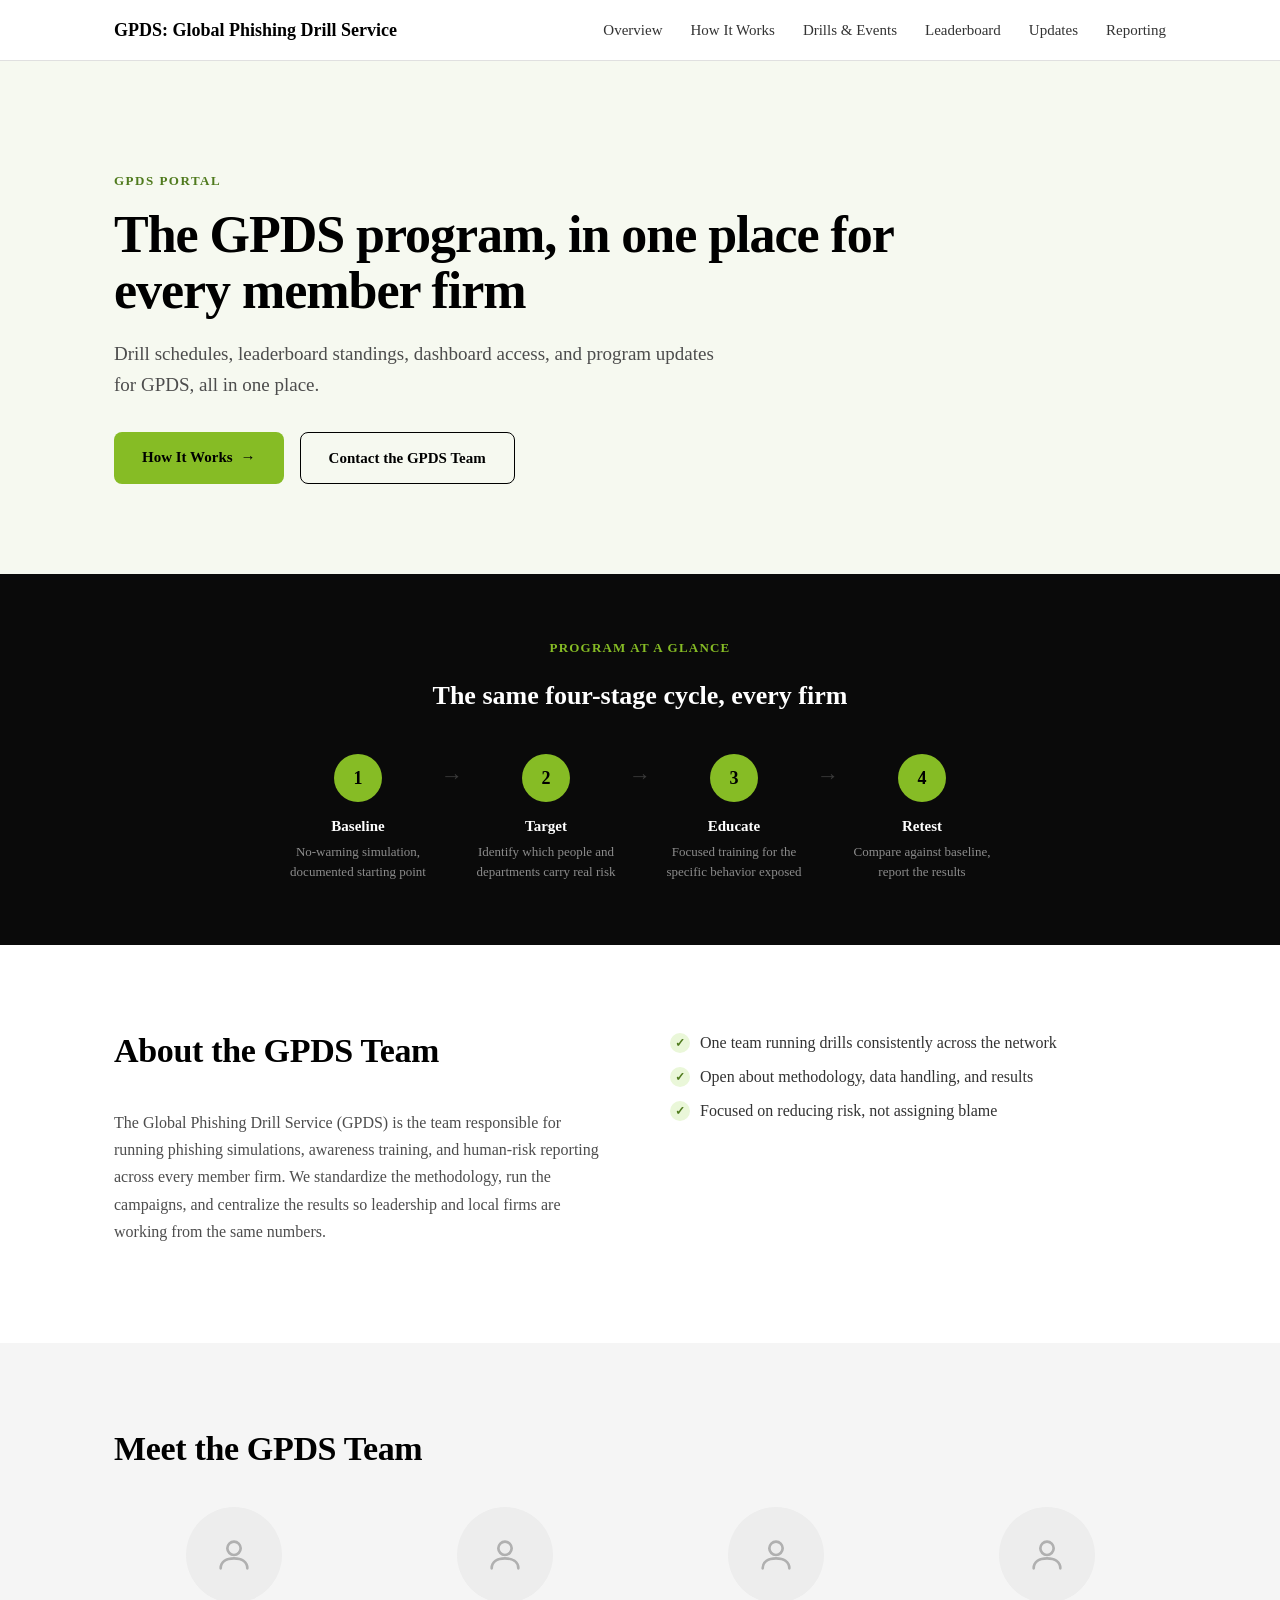
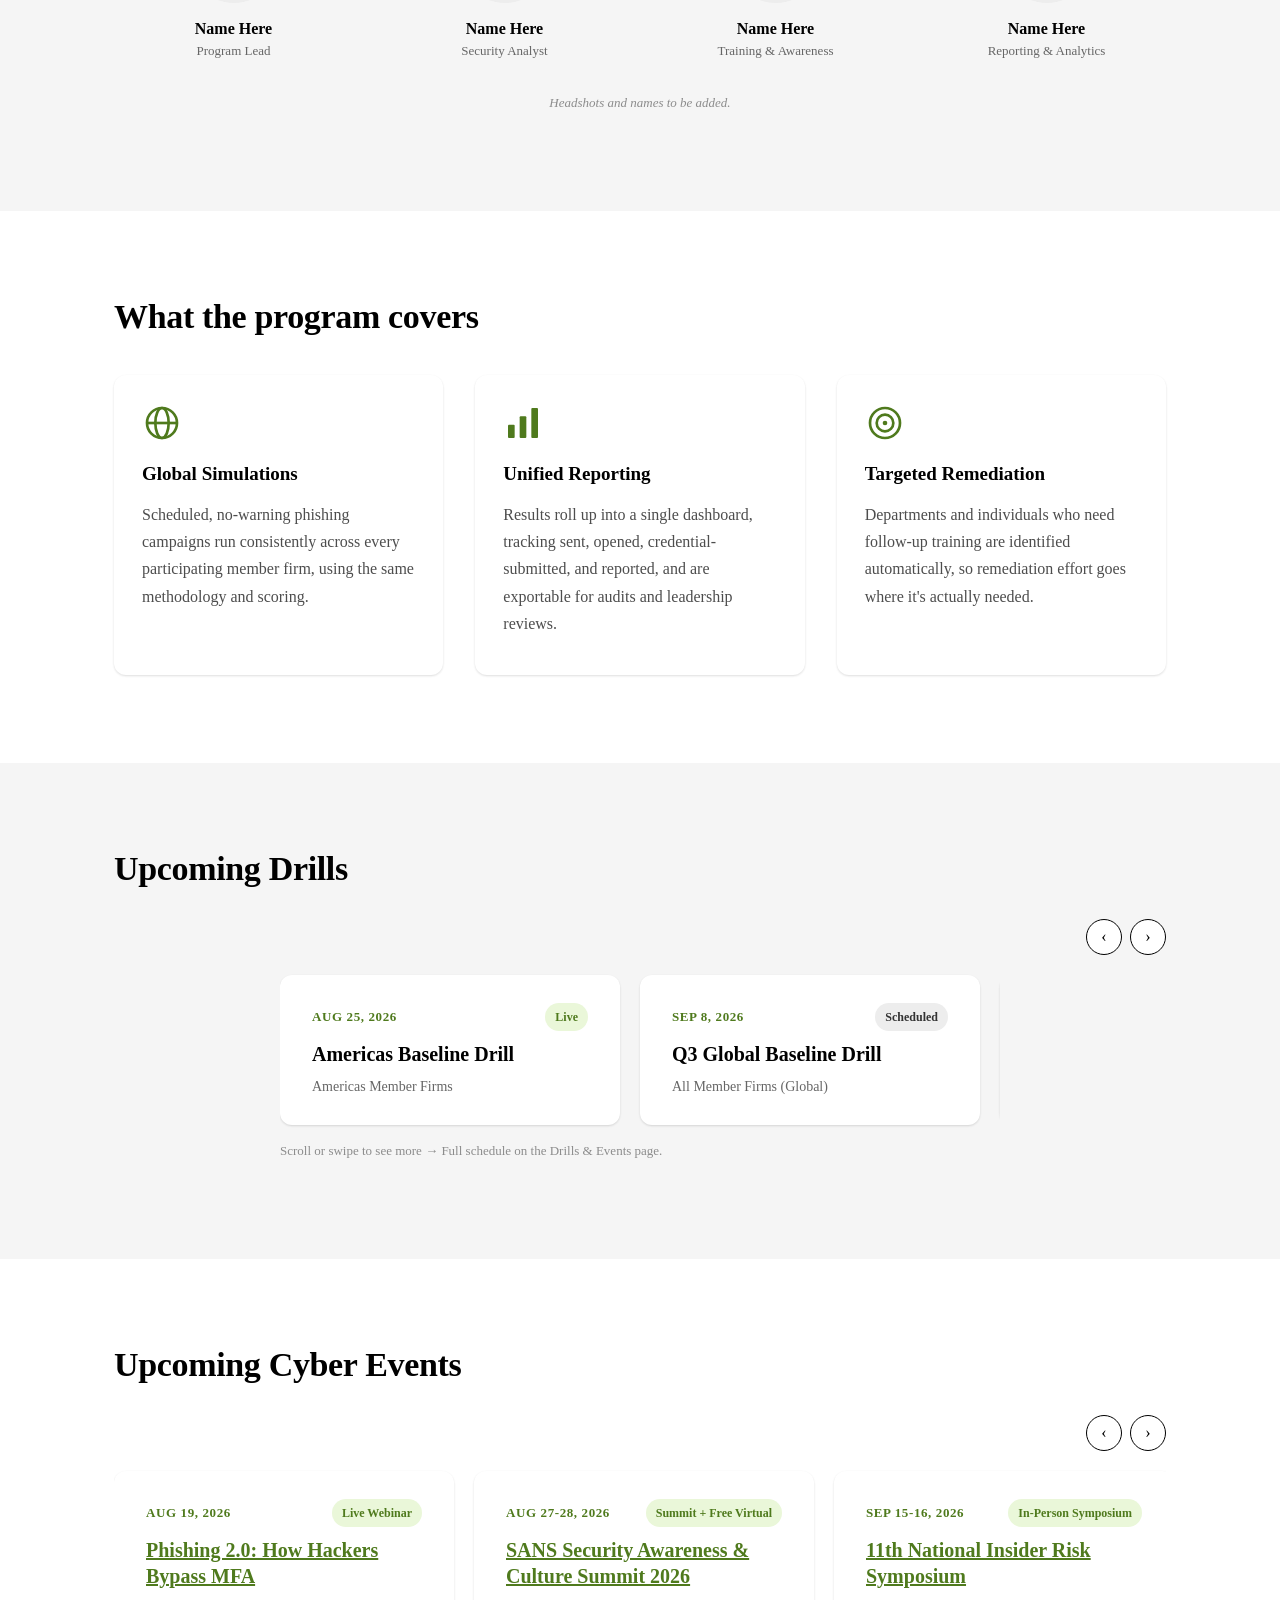
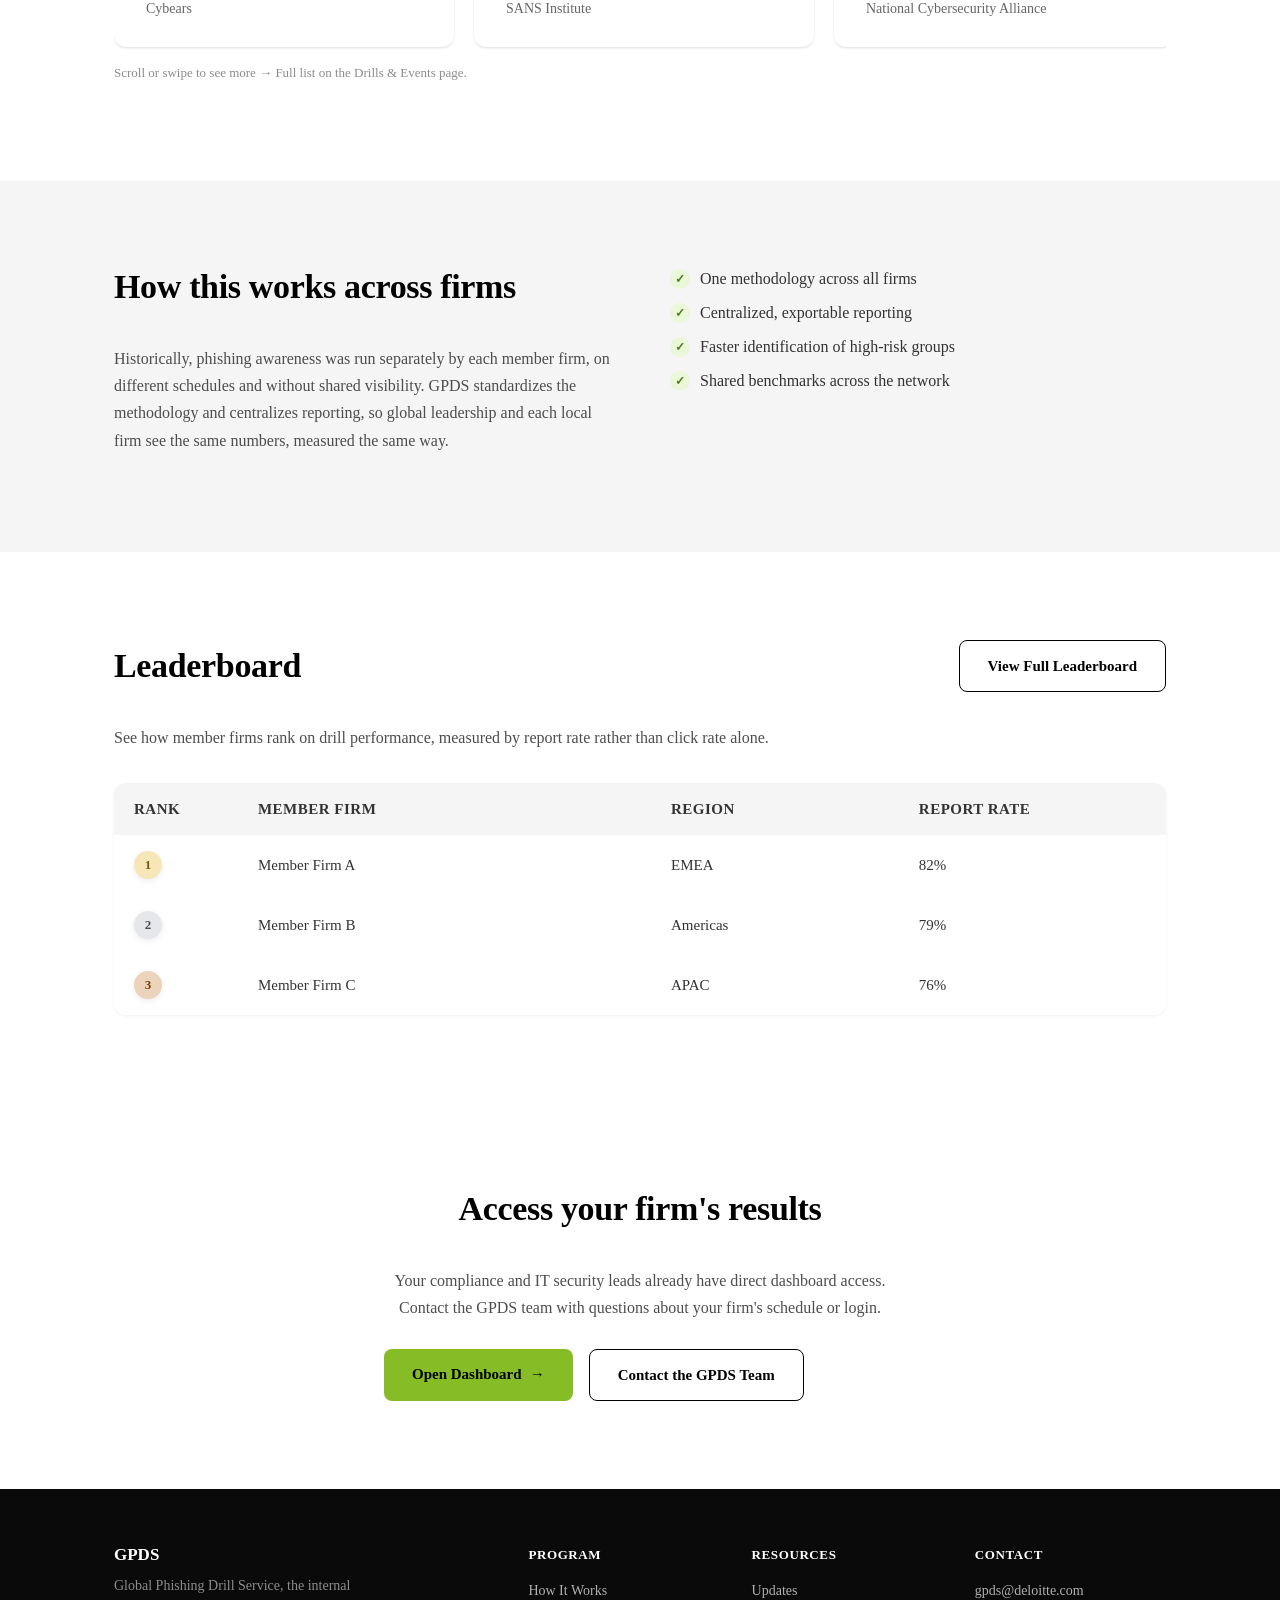
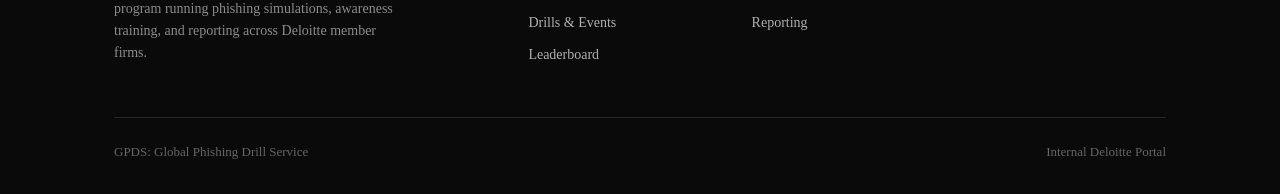
==== commit 5d692dc3: "Update index.html" ====
--- a/index.html
+++ b/index.html
@@ -1,4 +1,4 @@
-<!DOCTYPE html><!--  This site was created in Webflow. https://webflow.com  --><!--  Last Published: Wed Aug 19 2026 00:26:23 GMT+0000 (Coordinated Universal Time)  -->
+<!DOCTYPE html>
 <html data-wf-page="6a84ca4a39752c349e0c8595" data-wf-site="6a84ca4639752c349e0c8563">
 <head>
   <meta charset="utf-8">
@@ -328,4 +328,4 @@
   <script src="https://d3e54v103j8qbb.cloudfront.net/js/jquery-3.5.1.min.dc5e7f18c8.js?site=6a84ca4639752c349e0c8563" type="text/javascript" integrity="sha256-9/aliU8dGd2tb6OSsuzixeV4y/faTqgFtohetphbbj0=" crossorigin="anonymous"></script>
   <script src="js/webflow.js" type="text/javascript"></script>
 </body>
-</html>+</html>
--- a/css/webflow.css
+++ b/css/webflow.css
@@ -0,0 +1,1827 @@
+@font-face {
+  font-family: 'webflow-icons';
+  src: url("[data-uri]") format('truetype');
+  font-weight: normal;
+  font-style: normal;
+}
+[class^="w-icon-"],
+[class*=" w-icon-"] {
+  /* use !important to prevent issues with browser extensions that change fonts */
+  font-family: 'webflow-icons' !important;
+  speak: none;
+  font-style: normal;
+  font-weight: normal;
+  font-variant: normal;
+  text-transform: none;
+  line-height: 1;
+  /* Better Font Rendering =========== */
+  -webkit-font-smoothing: antialiased;
+  -moz-osx-font-smoothing: grayscale;
+}
+.w-icon-slider-right:before {
+  content: "\e600";
+}
+.w-icon-slider-left:before {
+  content: "\e601";
+}
+.w-icon-nav-menu:before {
+  content: "\e602";
+}
+.w-icon-arrow-down:before,
+.w-icon-dropdown-toggle:before {
+  content: "\e603";
+}
+.w-icon-file-upload-remove:before {
+  content: "\e900";
+}
+.w-icon-file-upload-icon:before {
+  content: "\e903";
+}
+* {
+  -webkit-box-sizing: border-box;
+  -moz-box-sizing: border-box;
+  box-sizing: border-box;
+}
+html {
+  height: 100%;
+}
+body {
+  margin: 0;
+  min-height: 100%;
+  background-color: #fff;
+  font-family: Arial, sans-serif;
+  font-size: 14px;
+  line-height: 20px;
+  color: #333;
+}
+img {
+  max-width: 100%;
+  vertical-align: middle;
+  display: inline-block;
+}
+html.w-mod-touch * {
+  background-attachment: scroll !important;
+}
+.w-block {
+  display: block;
+}
+.w-inline-block {
+  max-width: 100%;
+  display: inline-block;
+}
+.w-clearfix:before,
+.w-clearfix:after {
+  content: " ";
+  display: table;
+  grid-column-start: 1;
+  grid-row-start: 1;
+  grid-column-end: 2;
+  grid-row-end: 2;
+}
+.w-clearfix:after {
+  clear: both;
+}
+.w-hidden {
+  display: none;
+}
+.w-button {
+  display: inline-block;
+  padding: 9px 15px;
+  background-color: #3898EC;
+  color: white;
+  border: 0;
+  line-height: inherit;
+  text-decoration: none;
+  cursor: pointer;
+  border-radius: 0;
+}
+input.w-button {
+  -webkit-appearance: button;
+}
+:where(button.w-popover-trigger) {
+  background-color: transparent;
+  border: 0;
+  color: inherit;
+  cursor: pointer;
+  font: inherit;
+  line-height: inherit;
+  margin: 0;
+  padding: 0;
+  text-align: inherit;
+  text-decoration: inherit;
+}
+.w-popover {
+  border: 0;
+  padding: 0;
+  background-color: transparent;
+  color: inherit;
+  overflow: visible;
+  position: fixed;
+  inset: auto;
+  margin: 8px;
+  position-anchor: auto;
+  position-area: top center;
+}
+.w-popover[popover]:not(:popover-open) {
+  display: none;
+}
+html[data-w-dynpage] [data-w-cloak] {
+  color: transparent !important;
+}
+.w-code-block {
+  margin: unset;
+}
+pre.w-code-block code {
+  all: inherit;
+}
+pre.w-code-block code > span {
+  display: block !important;
+}
+.w-optimization {
+  display: contents;
+}
+.w-webflow-badge,
+.w-webflow-badge > img {
+  box-sizing: unset;
+  width: unset;
+  height: unset;
+  max-height: unset;
+  max-width: unset;
+  min-height: unset;
+  min-width: unset;
+  margin: unset;
+  padding: unset;
+  float: unset;
+  clear: unset;
+  border: unset;
+  border-radius: unset;
+  background: unset;
+  background-image: unset;
+  background-position: unset;
+  background-size: unset;
+  background-repeat: unset;
+  background-origin: unset;
+  background-clip: unset;
+  background-attachment: unset;
+  background-color: unset;
+  box-shadow: unset;
+  transform: unset;
+  transition: unset;
+  direction: unset;
+  font-family: unset;
+  font-weight: unset;
+  color: unset;
+  font-size: unset;
+  line-height: unset;
+  font-style: unset;
+  font-variant: unset;
+  text-align: unset;
+  letter-spacing: unset;
+  text-decoration: unset;
+  text-indent: unset;
+  text-transform: unset;
+  list-style-type: unset;
+  text-shadow: unset;
+  vertical-align: unset;
+  cursor: unset;
+  white-space: unset;
+  word-break: unset;
+  word-spacing: unset;
+  word-wrap: unset;
+}
+.w-webflow-badge {
+  position: fixed !important;
+  display: inline-block !important;
+  visibility: visible !important;
+  opacity: 1 !important;
+  z-index: 2147483647 !important;
+  top: auto !important;
+  right: 12px !important;
+  bottom: 12px !important;
+  left: auto !important;
+  color: #aaadb0 !important;
+  background-color: #fff !important;
+  border-radius: 3px !important;
+  padding: 6px !important;
+  font-size: 12px !important;
+  line-height: 14px !important;
+  text-decoration: none !important;
+  transform: none !important;
+  margin: 0 !important;
+  width: auto !important;
+  height: auto !important;
+  overflow: unset !important;
+  white-space: nowrap;
+  box-shadow: 0 0 0 1px rgba(0, 0, 0, 0.1), 0px 1px 3px rgba(0, 0, 0, 0.1);
+  cursor: pointer;
+}
+.w-webflow-badge > img {
+  position: unset;
+  display: inline-block !important;
+  visibility: unset !important;
+  opacity: 1 !important;
+  vertical-align: middle !important;
+}
+h1,
+h2,
+h3,
+h4,
+h5,
+h6 {
+  font-weight: bold;
+  margin-bottom: 10px;
+}
+h1 {
+  font-size: 38px;
+  line-height: 44px;
+  margin-top: 20px;
+}
+h2 {
+  font-size: 32px;
+  line-height: 36px;
+  margin-top: 20px;
+}
+h3 {
+  font-size: 24px;
+  line-height: 30px;
+  margin-top: 20px;
+}
+h4 {
+  font-size: 18px;
+  line-height: 24px;
+  margin-top: 10px;
+}
+h5 {
+  font-size: 14px;
+  line-height: 20px;
+  margin-top: 10px;
+}
+h6 {
+  font-size: 12px;
+  line-height: 18px;
+  margin-top: 10px;
+}
+p {
+  margin-top: 0;
+  margin-bottom: 10px;
+}
+blockquote {
+  margin: 0 0 10px 0;
+  padding: 10px 20px;
+  border-left: 5px solid #E2E2E2;
+  font-size: 18px;
+  line-height: 22px;
+}
+figure {
+  margin: 0;
+  margin-bottom: 10px;
+}
+figcaption {
+  margin-top: 5px;
+  text-align: center;
+}
+ul,
+ol {
+  margin-top: 0px;
+  margin-bottom: 10px;
+  padding-left: 40px;
+}
+.w-list-unstyled {
+  padding-left: 0;
+  list-style: none;
+}
+.w-embed:before,
+.w-embed:after {
+  content: " ";
+  display: table;
+  grid-column-start: 1;
+  grid-row-start: 1;
+  grid-column-end: 2;
+  grid-row-end: 2;
+}
+.w-embed:after {
+  clear: both;
+}
+.w-video {
+  width: 100%;
+  position: relative;
+  padding: 0;
+}
+.w-video iframe,
+.w-video object,
+.w-video embed {
+  position: absolute;
+  top: 0;
+  left: 0;
+  width: 100%;
+  height: 100%;
+  border: none;
+}
+fieldset {
+  padding: 0;
+  margin: 0;
+  border: 0;
+}
+button,
+[type='button'],
+[type='reset'] {
+  border: 0;
+  cursor: pointer;
+  -webkit-appearance: button;
+}
+.w-form {
+  margin: 0 0 15px;
+}
+.w-form-done {
+  display: none;
+  padding: 20px;
+  text-align: center;
+  background-color: #dddddd;
+}
+.w-form-fail {
+  display: none;
+  margin-top: 10px;
+  padding: 10px;
+  background-color: #ffdede;
+}
+label {
+  display: block;
+  margin-bottom: 5px;
+  font-weight: bold;
+}
+.w-input,
+.w-select {
+  display: block;
+  width: 100%;
+  height: 38px;
+  padding: 8px 12px;
+  margin-bottom: 10px;
+  font-size: 14px;
+  line-height: 1.42857143;
+  color: #333333;
+  vertical-align: middle;
+  background-color: #ffffff;
+  border: 1px solid #cccccc;
+}
+.w-input::placeholder,
+.w-select::placeholder {
+  color: #999;
+}
+.w-input:focus,
+.w-select:focus {
+  border-color: #3898EC;
+  outline: 0;
+}
+.w-input[disabled],
+.w-select[disabled],
+.w-input[readonly],
+.w-select[readonly],
+fieldset[disabled] .w-input,
+fieldset[disabled] .w-select {
+  cursor: not-allowed;
+}
+.w-input[disabled]:not(.w-input-disabled),
+.w-select[disabled]:not(.w-input-disabled),
+.w-input[readonly],
+.w-select[readonly],
+fieldset[disabled]:not(.w-input-disabled) .w-input,
+fieldset[disabled]:not(.w-input-disabled) .w-select {
+  background-color: #eeeeee;
+}
+textarea.w-input,
+textarea.w-select {
+  height: auto;
+}
+.w-select {
+  background-color: #f3f3f3;
+}
+.w-select[multiple] {
+  height: auto;
+}
+.w-form-label {
+  display: inline-block;
+  cursor: pointer;
+  font-weight: normal;
+  margin-bottom: 0px;
+}
+.w-radio {
+  display: block;
+  margin-bottom: 5px;
+  padding-left: 20px;
+}
+.w-radio:before,
+.w-radio:after {
+  content: " ";
+  display: table;
+  grid-column-start: 1;
+  grid-row-start: 1;
+  grid-column-end: 2;
+  grid-row-end: 2;
+}
+.w-radio:after {
+  clear: both;
+}
+.w-radio-input {
+  margin: 4px 0 0;
+  line-height: normal;
+  float: left;
+  margin-left: -20px;
+}
+.w-radio-input {
+  margin-top: 3px;
+}
+.w-file-upload {
+  display: block;
+  margin-bottom: 10px;
+}
+.w-file-upload-input {
+  width: 0.1px;
+  height: 0.1px;
+  opacity: 0;
+  overflow: hidden;
+  position: absolute;
+  z-index: -100;
+}
+.w-file-upload-default,
+.w-file-upload-uploading,
+.w-file-upload-success {
+  display: inline-block;
+  color: #333333;
+}
+.w-file-upload-error {
+  display: block;
+  margin-top: 10px;
+}
+.w-file-upload-default.w-hidden,
+.w-file-upload-uploading.w-hidden,
+.w-file-upload-error.w-hidden,
+.w-file-upload-success.w-hidden {
+  display: none;
+}
+.w-file-upload-uploading-btn {
+  display: flex;
+  font-size: 14px;
+  font-weight: normal;
+  cursor: pointer;
+  margin: 0;
+  padding: 8px 12px;
+  border: 1px solid #cccccc;
+  background-color: #fafafa;
+}
+.w-file-upload-file {
+  display: flex;
+  flex-grow: 1;
+  justify-content: space-between;
+  margin: 0;
+  padding: 8px 9px 8px 11px;
+  border: 1px solid #cccccc;
+  background-color: #fafafa;
+}
+.w-file-upload-file-name {
+  font-size: 14px;
+  font-weight: normal;
+  display: block;
+}
+.w-file-remove-link {
+  margin-top: 3px;
+  margin-left: 10px;
+  width: auto;
+  height: auto;
+  padding: 3px;
+  display: block;
+  cursor: pointer;
+}
+.w-icon-file-upload-remove {
+  margin: auto;
+  font-size: 10px;
+}
+.w-file-upload-error-msg {
+  display: inline-block;
+  color: #ea384c;
+  padding: 2px 0;
+}
+.w-file-upload-info {
+  display: inline-block;
+  line-height: 38px;
+  padding: 0 12px;
+}
+.w-file-upload-label {
+  display: inline-block;
+  font-size: 14px;
+  font-weight: normal;
+  cursor: pointer;
+  margin: 0;
+  padding: 8px 12px;
+  border: 1px solid #cccccc;
+  background-color: #fafafa;
+}
+.w-icon-file-upload-icon,
+.w-icon-file-upload-uploading {
+  display: inline-block;
+  margin-right: 8px;
+  width: 20px;
+}
+.w-icon-file-upload-uploading {
+  height: 20px;
+}
+.w-container {
+  margin-left: auto;
+  margin-right: auto;
+  max-width: 940px;
+}
+.w-container:before,
+.w-container:after {
+  content: " ";
+  display: table;
+  grid-column-start: 1;
+  grid-row-start: 1;
+  grid-column-end: 2;
+  grid-row-end: 2;
+}
+.w-container:after {
+  clear: both;
+}
+.w-container .w-row {
+  margin-left: -10px;
+  margin-right: -10px;
+}
+.w-row:before,
+.w-row:after {
+  content: " ";
+  display: table;
+  grid-column-start: 1;
+  grid-row-start: 1;
+  grid-column-end: 2;
+  grid-row-end: 2;
+}
+.w-row:after {
+  clear: both;
+}
+.w-row .w-row {
+  margin-left: 0;
+  margin-right: 0;
+}
+.w-col {
+  position: relative;
+  float: left;
+  width: 100%;
+  min-height: 1px;
+  padding-left: 10px;
+  padding-right: 10px;
+}
+.w-col .w-col {
+  padding-left: 0;
+  padding-right: 0;
+}
+.w-col-1 {
+  width: 8.33333333%;
+}
+.w-col-2 {
+  width: 16.66666667%;
+}
+.w-col-3 {
+  width: 25%;
+}
+.w-col-4 {
+  width: 33.33333333%;
+}
+.w-col-5 {
+  width: 41.66666667%;
+}
+.w-col-6 {
+  width: 50%;
+}
+.w-col-7 {
+  width: 58.33333333%;
+}
+.w-col-8 {
+  width: 66.66666667%;
+}
+.w-col-9 {
+  width: 75%;
+}
+.w-col-10 {
+  width: 83.33333333%;
+}
+.w-col-11 {
+  width: 91.66666667%;
+}
+.w-col-12 {
+  width: 100%;
+}
+.w-hidden-main {
+  display: none !important;
+}
+@media screen and (max-width: 991px) {
+  .w-container {
+    max-width: 728px;
+  }
+  .w-hidden-main {
+    display: inherit !important;
+  }
+  .w-hidden-medium {
+    display: none !important;
+  }
+  .w-col-medium-1 {
+    width: 8.33333333%;
+  }
+  .w-col-medium-2 {
+    width: 16.66666667%;
+  }
+  .w-col-medium-3 {
+    width: 25%;
+  }
+  .w-col-medium-4 {
+    width: 33.33333333%;
+  }
+  .w-col-medium-5 {
+    width: 41.66666667%;
+  }
+  .w-col-medium-6 {
+    width: 50%;
+  }
+  .w-col-medium-7 {
+    width: 58.33333333%;
+  }
+  .w-col-medium-8 {
+    width: 66.66666667%;
+  }
+  .w-col-medium-9 {
+    width: 75%;
+  }
+  .w-col-medium-10 {
+    width: 83.33333333%;
+  }
+  .w-col-medium-11 {
+    width: 91.66666667%;
+  }
+  .w-col-medium-12 {
+    width: 100%;
+  }
+  .w-col-stack {
+    width: 100%;
+    left: auto;
+    right: auto;
+  }
+}
+@media screen and (max-width: 767px) {
+  .w-hidden-main {
+    display: inherit !important;
+  }
+  .w-hidden-medium {
+    display: inherit !important;
+  }
+  .w-hidden-small {
+    display: none !important;
+  }
+  .w-row,
+  .w-container .w-row {
+    margin-left: 0;
+    margin-right: 0;
+  }
+  .w-col {
+    width: 100%;
+    left: auto;
+    right: auto;
+  }
+  .w-col-small-1 {
+    width: 8.33333333%;
+  }
+  .w-col-small-2 {
+    width: 16.66666667%;
+  }
+  .w-col-small-3 {
+    width: 25%;
+  }
+  .w-col-small-4 {
+    width: 33.33333333%;
+  }
+  .w-col-small-5 {
+    width: 41.66666667%;
+  }
+  .w-col-small-6 {
+    width: 50%;
+  }
+  .w-col-small-7 {
+    width: 58.33333333%;
+  }
+  .w-col-small-8 {
+    width: 66.66666667%;
+  }
+  .w-col-small-9 {
+    width: 75%;
+  }
+  .w-col-small-10 {
+    width: 83.33333333%;
+  }
+  .w-col-small-11 {
+    width: 91.66666667%;
+  }
+  .w-col-small-12 {
+    width: 100%;
+  }
+}
+@media screen and (max-width: 479px) {
+  .w-container {
+    max-width: none;
+  }
+  .w-hidden-main {
+    display: inherit !important;
+  }
+  .w-hidden-medium {
+    display: inherit !important;
+  }
+  .w-hidden-small {
+    display: inherit !important;
+  }
+  .w-hidden-tiny {
+    display: none !important;
+  }
+  .w-col {
+    width: 100%;
+  }
+  .w-col-tiny-1 {
+    width: 8.33333333%;
+  }
+  .w-col-tiny-2 {
+    width: 16.66666667%;
+  }
+  .w-col-tiny-3 {
+    width: 25%;
+  }
+  .w-col-tiny-4 {
+    width: 33.33333333%;
+  }
+  .w-col-tiny-5 {
+    width: 41.66666667%;
+  }
+  .w-col-tiny-6 {
+    width: 50%;
+  }
+  .w-col-tiny-7 {
+    width: 58.33333333%;
+  }
+  .w-col-tiny-8 {
+    width: 66.66666667%;
+  }
+  .w-col-tiny-9 {
+    width: 75%;
+  }
+  .w-col-tiny-10 {
+    width: 83.33333333%;
+  }
+  .w-col-tiny-11 {
+    width: 91.66666667%;
+  }
+  .w-col-tiny-12 {
+    width: 100%;
+  }
+}
+.w-widget {
+  position: relative;
+}
+.w-widget-map {
+  width: 100%;
+  height: 400px;
+}
+.w-widget-map label {
+  width: auto;
+  display: inline;
+}
+.w-widget-map img {
+  max-width: inherit;
+}
+.w-widget-map .gm-style-iw {
+  text-align: center;
+}
+.w-widget-map .gm-style-iw > button {
+  display: none !important;
+}
+.w-widget-twitter {
+  overflow: hidden;
+}
+.w-widget-twitter-count-shim {
+  display: inline-block;
+  vertical-align: top;
+  position: relative;
+  width: 28px;
+  height: 20px;
+  text-align: center;
+  background: white;
+  border: #758696 solid 1px;
+  border-radius: 3px;
+}
+.w-widget-twitter-count-shim * {
+  pointer-events: none;
+  user-select: none;
+}
+.w-widget-twitter-count-shim .w-widget-twitter-count-inner {
+  position: relative;
+  font-size: 15px;
+  line-height: 12px;
+  text-align: center;
+  color: #999;
+  font-family: serif;
+}
+.w-widget-twitter-count-shim .w-widget-twitter-count-clear {
+  position: relative;
+  display: block;
+}
+.w-widget-twitter-count-shim.w--large {
+  width: 36px;
+  height: 28px;
+}
+.w-widget-twitter-count-shim.w--large .w-widget-twitter-count-inner {
+  font-size: 18px;
+  line-height: 18px;
+}
+.w-widget-twitter-count-shim:not(.w--vertical) {
+  margin-left: 5px;
+  margin-right: 8px;
+}
+.w-widget-twitter-count-shim:not(.w--vertical).w--large {
+  margin-left: 6px;
+}
+.w-widget-twitter-count-shim:not(.w--vertical):before,
+.w-widget-twitter-count-shim:not(.w--vertical):after {
+  top: 50%;
+  left: 0;
+  border: solid transparent;
+  content: ' ';
+  height: 0;
+  width: 0;
+  position: absolute;
+  pointer-events: none;
+}
+.w-widget-twitter-count-shim:not(.w--vertical):before {
+  border-color: rgba(117, 134, 150, 0);
+  border-right-color: #5d6c7b;
+  border-width: 4px;
+  margin-left: -9px;
+  margin-top: -4px;
+}
+.w-widget-twitter-count-shim:not(.w--vertical).w--large:before {
+  border-width: 5px;
+  margin-left: -10px;
+  margin-top: -5px;
+}
+.w-widget-twitter-count-shim:not(.w--vertical):after {
+  border-color: rgba(255, 255, 255, 0);
+  border-right-color: white;
+  border-width: 4px;
+  margin-left: -8px;
+  margin-top: -4px;
+}
+.w-widget-twitter-count-shim:not(.w--vertical).w--large:after {
+  border-width: 5px;
+  margin-left: -9px;
+  margin-top: -5px;
+}
+.w-widget-twitter-count-shim.w--vertical {
+  width: 61px;
+  height: 33px;
+  margin-bottom: 8px;
+}
+.w-widget-twitter-count-shim.w--vertical:before,
+.w-widget-twitter-count-shim.w--vertical:after {
+  top: 100%;
+  left: 50%;
+  border: solid transparent;
+  content: ' ';
+  height: 0;
+  width: 0;
+  position: absolute;
+  pointer-events: none;
+}
+.w-widget-twitter-count-shim.w--vertical:before {
+  border-color: rgba(117, 134, 150, 0);
+  border-top-color: #5d6c7b;
+  border-width: 5px;
+  margin-left: -5px;
+}
+.w-widget-twitter-count-shim.w--vertical:after {
+  border-color: rgba(255, 255, 255, 0);
+  border-top-color: white;
+  border-width: 4px;
+  margin-left: -4px;
+}
+.w-widget-twitter-count-shim.w--vertical .w-widget-twitter-count-inner {
+  font-size: 18px;
+  line-height: 22px;
+}
+.w-widget-twitter-count-shim.w--vertical.w--large {
+  width: 76px;
+}
+.w-background-video {
+  position: relative;
+  overflow: hidden;
+  height: 500px;
+  color: white;
+}
+.w-background-video > video {
+  background-size: cover;
+  background-position: 50% 50%;
+  position: absolute;
+  margin: auto;
+  width: 100%;
+  height: 100%;
+  right: -100%;
+  bottom: -100%;
+  top: -100%;
+  left: -100%;
+  object-fit: cover;
+  z-index: -100;
+}
+.w-background-video > video::-webkit-media-controls-start-playback-button {
+  display: none !important;
+  -webkit-appearance: none;
+}
+.w-background-video--control {
+  position: absolute;
+  bottom: 1em;
+  right: 1em;
+  background-color: transparent;
+  padding: 0;
+}
+.w-background-video--control > [hidden] {
+  display: none !important;
+}
+.w-slider {
+  position: relative;
+  height: 300px;
+  text-align: center;
+  background: #dddddd;
+  clear: both;
+  -webkit-tap-highlight-color: rgba(0, 0, 0, 0);
+  tap-highlight-color: rgba(0, 0, 0, 0);
+}
+.w-slider-mask {
+  position: relative;
+  display: block;
+  overflow: hidden;
+  z-index: 1;
+  left: 0;
+  right: 0;
+  height: 100%;
+  white-space: nowrap;
+}
+.w-slide {
+  position: relative;
+  display: inline-block;
+  vertical-align: top;
+  width: 100%;
+  height: 100%;
+  white-space: normal;
+  text-align: left;
+}
+.w-slider-nav {
+  position: absolute;
+  z-index: 2;
+  top: auto;
+  right: 0;
+  bottom: 0;
+  left: 0;
+  margin: auto;
+  padding-top: 10px;
+  height: 40px;
+  text-align: center;
+  -webkit-tap-highlight-color: rgba(0, 0, 0, 0);
+  tap-highlight-color: rgba(0, 0, 0, 0);
+}
+.w-slider-nav.w-round > div {
+  border-radius: 100%;
+}
+.w-slider-nav.w-num > div {
+  width: auto;
+  height: auto;
+  padding: 0.2em 0.5em;
+  font-size: inherit;
+  line-height: inherit;
+}
+.w-slider-nav.w-shadow > div {
+  box-shadow: 0 0 3px rgba(51, 51, 51, 0.4);
+}
+.w-slider-nav-invert {
+  color: #fff;
+}
+.w-slider-nav-invert > div {
+  background-color: rgba(34, 34, 34, 0.4);
+}
+.w-slider-nav-invert > div.w-active {
+  background-color: #222;
+}
+.w-slider-dot {
+  position: relative;
+  display: inline-block;
+  width: 1em;
+  height: 1em;
+  background-color: rgba(255, 255, 255, 0.4);
+  cursor: pointer;
+  margin: 0 3px 0.5em;
+  transition: background-color 100ms, color 100ms;
+}
+.w-slider-dot.w-active {
+  background-color: #fff;
+}
+.w-slider-dot:focus {
+  outline: none;
+  box-shadow: 0px 0px 0px 2px #fff;
+}
+.w-slider-dot:focus.w-active {
+  box-shadow: none;
+}
+.w-slider-arrow-left,
+.w-slider-arrow-right {
+  position: absolute;
+  width: 80px;
+  top: 0;
+  right: 0;
+  bottom: 0;
+  left: 0;
+  margin: auto;
+  cursor: pointer;
+  overflow: hidden;
+  color: white;
+  font-size: 40px;
+  -webkit-tap-highlight-color: rgba(0, 0, 0, 0);
+  tap-highlight-color: rgba(0, 0, 0, 0);
+  user-select: none;
+}
+.w-slider-arrow-left [class^='w-icon-'],
+.w-slider-arrow-right [class^='w-icon-'],
+.w-slider-arrow-left [class*=' w-icon-'],
+.w-slider-arrow-right [class*=' w-icon-'] {
+  position: absolute;
+}
+.w-slider-arrow-left:focus,
+.w-slider-arrow-right:focus {
+  outline: 0;
+}
+.w-slider-arrow-left {
+  z-index: 3;
+  right: auto;
+}
+.w-slider-arrow-right {
+  z-index: 4;
+  left: auto;
+}
+.w-icon-slider-left,
+.w-icon-slider-right {
+  top: 0;
+  right: 0;
+  bottom: 0;
+  left: 0;
+  margin: auto;
+  width: 1em;
+  height: 1em;
+}
+.w-slider-aria-label {
+  border: 0;
+  clip: rect(0 0 0 0);
+  height: 1px;
+  margin: -1px;
+  overflow: hidden;
+  padding: 0;
+  position: absolute;
+  width: 1px;
+}
+.w-slider-force-show {
+  display: block !important;
+}
+.w-dropdown {
+  display: inline-block;
+  position: relative;
+  text-align: left;
+  margin-left: auto;
+  margin-right: auto;
+  z-index: 900;
+}
+.w-dropdown-btn,
+.w-dropdown-toggle,
+.w-dropdown-link {
+  position: relative;
+  vertical-align: top;
+  text-decoration: none;
+  color: #222222;
+  padding: 20px;
+  text-align: left;
+  margin-left: auto;
+  margin-right: auto;
+  white-space: nowrap;
+}
+.w-dropdown-toggle {
+  user-select: none;
+  display: inline-block;
+  cursor: pointer;
+  padding-right: 40px;
+}
+.w-dropdown-toggle:focus {
+  outline: 0;
+}
+.w-icon-dropdown-toggle {
+  position: absolute;
+  top: 0;
+  right: 0;
+  bottom: 0;
+  margin: auto;
+  margin-right: 20px;
+  width: 1em;
+  height: 1em;
+}
+.w-dropdown-list {
+  position: absolute;
+  background: #dddddd;
+  display: none;
+  min-width: 100%;
+}
+.w-dropdown-list.w--open {
+  display: block;
+}
+.w-dropdown-link {
+  padding: 10px 20px;
+  display: block;
+  color: #222222;
+}
+.w-dropdown-link.w--current {
+  color: #0082f3;
+}
+.w-dropdown-link:focus {
+  outline: 0;
+}
+/**
+ * ## Note
+ * Safari (on both iOS and OS X) does not handle viewport units (vh, vw) well.
+ * For example percentage units do not work on descendants of elements that
+ * have any dimensions expressed in viewport units. It also doesn’t handle them at
+ * all in `calc()`.
+ */
+/**
+ * Wrapper around all lightbox elements
+ *
+ * 1. Since the lightbox can receive focus, IE also gives it an outline.
+ * 2. Fixes flickering on Chrome when a transition is in progress
+ *    underneath the lightbox.
+ */
+.w-lightbox-backdrop {
+  cursor: auto;
+  font-style: normal;
+  letter-spacing: normal;
+  list-style: disc;
+  text-indent: 0;
+  text-shadow: none;
+  text-transform: none;
+  visibility: visible;
+  white-space: normal;
+  word-break: normal;
+  word-spacing: normal;
+  word-wrap: normal;
+  position: fixed;
+  top: 0;
+  right: 0;
+  bottom: 0;
+  left: 0;
+  color: #fff;
+  font-family: "Helvetica Neue", Helvetica, Ubuntu, "Segoe UI", Verdana, sans-serif;
+  font-size: 17px;
+  line-height: 1.2;
+  font-weight: 300;
+  text-align: center;
+  background: rgba(0, 0, 0, 0.9);
+  z-index: 2000;
+  outline: 0;
+  /* 1 */
+  opacity: 0;
+  -webkit-user-select: none;
+  -moz-user-select: none;
+  -webkit-tap-highlight-color: transparent;
+  -webkit-transform: translate(0, 0);
+  /* 2 */
+}
+/**
+ * Neat trick to bind the rubberband effect to our canvas instead of the whole
+ * document on iOS. It also prevents a bug that causes the document underneath to scroll.
+ */
+.w-lightbox-backdrop,
+.w-lightbox-container {
+  height: 100%;
+  overflow: auto;
+  -webkit-overflow-scrolling: touch;
+}
+.w-lightbox-content {
+  position: relative;
+  height: 100vh;
+  overflow: hidden;
+}
+.w-lightbox-view {
+  position: absolute;
+  width: 100vw;
+  height: 100vh;
+  opacity: 0;
+}
+.w-lightbox-view:before {
+  content: "";
+  height: 100vh;
+}
+/* .w-lightbox-content */
+.w-lightbox-group,
+.w-lightbox-group .w-lightbox-view,
+.w-lightbox-group .w-lightbox-view:before {
+  height: 86vh;
+}
+.w-lightbox-frame,
+.w-lightbox-view:before {
+  display: inline-block;
+  vertical-align: middle;
+}
+/*
+ * 1. Remove default margin set by user-agent on the <figure> element.
+ */
+.w-lightbox-figure {
+  position: relative;
+  margin: 0;
+  /* 1 */
+}
+.w-lightbox-group .w-lightbox-figure {
+  cursor: pointer;
+}
+/**
+ * IE adds image dimensions as width and height attributes on the IMG tag,
+ * but we need both width and height to be set to auto to enable scaling.
+ */
+.w-lightbox-img {
+  width: auto;
+  height: auto;
+  max-width: none;
+}
+/**
+ * 1. Reset if style is set by user on "All Images"
+ */
+.w-lightbox-image {
+  display: block;
+  float: none;
+  /* 1 */
+  max-width: 100vw;
+  max-height: 100vh;
+}
+.w-lightbox-group .w-lightbox-image {
+  max-height: 86vh;
+}
+.w-lightbox-caption {
+  position: absolute;
+  right: 0;
+  bottom: 0;
+  left: 0;
+  padding: 0.5em 1em;
+  background: rgba(0, 0, 0, 0.4);
+  text-align: left;
+  text-overflow: ellipsis;
+  white-space: nowrap;
+  overflow: hidden;
+}
+.w-lightbox-embed {
+  position: absolute;
+  top: 0;
+  right: 0;
+  bottom: 0;
+  left: 0;
+  width: 100%;
+  height: 100%;
+}
+.w-lightbox-control {
+  position: absolute;
+  top: 0;
+  width: 4em;
+  background-size: 24px;
+  background-repeat: no-repeat;
+  background-position: center;
+  cursor: pointer;
+  -webkit-transition: all 0.3s;
+  transition: all 0.3s;
+}
+.w-lightbox-left {
+  display: none;
+  bottom: 0;
+  left: 0;
+  /* <svg xmlns="http://www.w3.org/2000/svg" viewBox="-20 0 24 40" width="24" height="40"><g transform="rotate(45)"><path d="m0 0h5v23h23v5h-28z" opacity=".4"/><path d="m1 1h3v23h23v3h-26z" fill="#fff"/></g></svg> */
+  background-image: url("[data-uri]");
+}
+.w-lightbox-right {
+  display: none;
+  right: 0;
+  bottom: 0;
+  /* <svg xmlns="http://www.w3.org/2000/svg" viewBox="-4 0 24 40" width="24" height="40"><g transform="rotate(45)"><path d="m0-0h28v28h-5v-23h-23z" opacity=".4"/><path d="m1 1h26v26h-3v-23h-23z" fill="#fff"/></g></svg> */
+  background-image: url("[data-uri]");
+}
+/*
+ * Without specifying the with and height inside the SVG, all versions of IE render the icon too small.
+ * The bug does not seem to manifest itself if the elements are tall enough such as the above arrows.
+ * (http://stackoverflow.com/questions/16092114/background-size-differs-in-internet-explorer)
+ */
+.w-lightbox-close {
+  right: 0;
+  height: 2.6em;
+  /* <svg xmlns="http://www.w3.org/2000/svg" viewBox="-4 0 18 17" width="18" height="17"><g transform="rotate(45)"><path d="m0 0h7v-7h5v7h7v5h-7v7h-5v-7h-7z" opacity=".4"/><path d="m1 1h7v-7h3v7h7v3h-7v7h-3v-7h-7z" fill="#fff"/></g></svg> */
+  background-image: url("[data-uri]");
+  background-size: 18px;
+}
+/**
+ * 1. All IE versions add extra space at the bottom without this.
+ */
+.w-lightbox-strip {
+  position: absolute;
+  bottom: 0;
+  left: 0;
+  right: 0;
+  padding: 0 1vh;
+  line-height: 0;
+  /* 1 */
+  white-space: nowrap;
+  overflow-x: auto;
+  overflow-y: hidden;
+}
+/*
+ * 1. We use content-box to avoid having to do `width: calc(10vh + 2vw)`
+ *    which doesn’t work in Safari anyway.
+ * 2. Chrome renders images pixelated when switching to GPU. Making sure
+ *    the parent is also rendered on the GPU (by setting translate3d for
+ *    example) fixes this behavior.
+ */
+.w-lightbox-item {
+  display: inline-block;
+  width: 10vh;
+  padding: 2vh 1vh;
+  box-sizing: content-box;
+  /* 1 */
+  cursor: pointer;
+  -webkit-transform: translate3d(0, 0, 0);
+  /* 2 */
+}
+.w-lightbox-active {
+  opacity: 0.3;
+}
+.w-lightbox-thumbnail {
+  position: relative;
+  height: 10vh;
+  background: #222;
+  overflow: hidden;
+}
+.w-lightbox-thumbnail-image {
+  position: absolute;
+  top: 0;
+  left: 0;
+}
+.w-lightbox-thumbnail .w-lightbox-tall {
+  top: 50%;
+  width: 100%;
+  -webkit-transform: translate(0, -50%);
+  transform: translate(0, -50%);
+}
+.w-lightbox-thumbnail .w-lightbox-wide {
+  left: 50%;
+  height: 100%;
+  -webkit-transform: translate(-50%, 0);
+  transform: translate(-50%, 0);
+}
+/*
+ * Spinner
+ *
+ * Absolute pixel values are used to avoid rounding errors that would cause
+ * the white spinning element to be misaligned with the track.
+ */
+.w-lightbox-spinner {
+  position: absolute;
+  top: 50%;
+  left: 50%;
+  box-sizing: border-box;
+  width: 40px;
+  height: 40px;
+  margin-top: -20px;
+  margin-left: -20px;
+  border: 5px solid rgba(0, 0, 0, 0.4);
+  border-radius: 50%;
+  -webkit-animation: spin 0.8s infinite linear;
+  animation: spin 0.8s infinite linear;
+}
+.w-lightbox-spinner:after {
+  content: "";
+  position: absolute;
+  top: -4px;
+  right: -4px;
+  bottom: -4px;
+  left: -4px;
+  border: 3px solid transparent;
+  border-bottom-color: #fff;
+  border-radius: 50%;
+}
+/*
+ * Utility classes
+ */
+.w-lightbox-hide {
+  display: none;
+}
+.w-lightbox-noscroll {
+  overflow: hidden;
+}
+@media (min-width: 768px) {
+  .w-lightbox-content {
+    height: 96vh;
+    margin-top: 2vh;
+  }
+  .w-lightbox-view,
+  .w-lightbox-view:before {
+    height: 96vh;
+  }
+  /* .w-lightbox-content */
+  .w-lightbox-group,
+  .w-lightbox-group .w-lightbox-view,
+  .w-lightbox-group .w-lightbox-view:before {
+    height: 84vh;
+  }
+  .w-lightbox-image {
+    max-width: 96vw;
+    max-height: 96vh;
+  }
+  .w-lightbox-group .w-lightbox-image {
+    max-width: 82.3vw;
+    max-height: 84vh;
+  }
+  .w-lightbox-left,
+  .w-lightbox-right {
+    display: block;
+    opacity: 0.5;
+  }
+  .w-lightbox-close {
+    opacity: 0.8;
+  }
+  .w-lightbox-control:hover {
+    opacity: 1;
+  }
+}
+.w-lightbox-inactive,
+.w-lightbox-inactive:hover {
+  opacity: 0;
+}
+.w-richtext:before,
+.w-richtext:after {
+  content: " ";
+  display: table;
+  grid-column-start: 1;
+  grid-row-start: 1;
+  grid-column-end: 2;
+  grid-row-end: 2;
+}
+.w-richtext:after {
+  clear: both;
+}
+.w-richtext[contenteditable="true"]:before,
+.w-richtext[contenteditable="true"]:after {
+  white-space: initial;
+}
+.w-richtext ol,
+.w-richtext ul {
+  overflow: hidden;
+}
+.w-richtext .w-richtext-figure-selected.w-richtext-figure-type-video div:after,
+.w-richtext .w-richtext-figure-selected[data-rt-type="video"] div:after {
+  outline: 2px solid #2895f7;
+}
+.w-richtext .w-richtext-figure-selected.w-richtext-figure-type-image div,
+.w-richtext .w-richtext-figure-selected[data-rt-type="image"] div {
+  outline: 2px solid #2895f7;
+}
+.w-richtext figure.w-richtext-figure-type-video > div:after,
+.w-richtext figure[data-rt-type="video"] > div:after {
+  content: '';
+  position: absolute;
+  display: none;
+  left: 0;
+  top: 0;
+  right: 0;
+  bottom: 0;
+}
+.w-richtext figure {
+  position: relative;
+  max-width: 60%;
+}
+.w-richtext figure > div:before {
+  cursor: default!important;
+}
+.w-richtext figure img {
+  width: 100%;
+}
+.w-richtext figure figcaption.w-richtext-figcaption-placeholder {
+  opacity: 0.6;
+}
+.w-richtext figure div {
+  /* fix incorrectly sized selection border in the data manager */
+  font-size: 0px;
+  color: transparent;
+}
+.w-richtext figure.w-richtext-figure-type-image,
+.w-richtext figure[data-rt-type="image"] {
+  display: table;
+}
+.w-richtext figure.w-richtext-figure-type-image > div,
+.w-richtext figure[data-rt-type="image"] > div {
+  display: inline-block;
+}
+.w-richtext figure.w-richtext-figure-type-image > figcaption,
+.w-richtext figure[data-rt-type="image"] > figcaption {
+  display: table-caption;
+  caption-side: bottom;
+}
+.w-richtext figure.w-richtext-figure-type-video,
+.w-richtext figure[data-rt-type="video"] {
+  width: 60%;
+  height: 0;
+}
+.w-richtext figure.w-richtext-figure-type-video iframe,
+.w-richtext figure[data-rt-type="video"] iframe {
+  position: absolute;
+  top: 0;
+  left: 0;
+  width: 100%;
+  height: 100%;
+}
+.w-richtext figure.w-richtext-figure-type-video > div,
+.w-richtext figure[data-rt-type="video"] > div {
+  width: 100%;
+}
+.w-richtext figure.w-richtext-align-center {
+  margin-right: auto;
+  margin-left: auto;
+  clear: both;
+}
+.w-richtext figure.w-richtext-align-center.w-richtext-figure-type-image > div,
+.w-richtext figure.w-richtext-align-center[data-rt-type="image"] > div {
+  max-width: 100%;
+}
+.w-richtext figure.w-richtext-align-normal {
+  clear: both;
+}
+.w-richtext figure.w-richtext-align-fullwidth {
+  width: 100%;
+  max-width: 100%;
+  text-align: center;
+  clear: both;
+  display: block;
+  margin-right: auto;
+  margin-left: auto;
+}
+.w-richtext figure.w-richtext-align-fullwidth > div {
+  display: inline-block;
+  /* padding-bottom is used for aspect ratios in video figures
+      we want the div to inherit that so hover/selection borders in the designer-canvas
+      fit right*/
+  padding-bottom: inherit;
+}
+.w-richtext figure.w-richtext-align-fullwidth > figcaption {
+  display: block;
+}
+.w-richtext figure.w-richtext-align-floatleft {
+  float: left;
+  margin-right: 15px;
+  clear: none;
+}
+.w-richtext figure.w-richtext-align-floatright {
+  float: right;
+  margin-left: 15px;
+  clear: none;
+}
+.w-nav {
+  position: relative;
+  background: #dddddd;
+  z-index: 1000;
+}
+.w-nav:before,
+.w-nav:after {
+  content: " ";
+  display: table;
+  grid-column-start: 1;
+  grid-row-start: 1;
+  grid-column-end: 2;
+  grid-row-end: 2;
+}
+.w-nav:after {
+  clear: both;
+}
+.w-nav-brand {
+  position: relative;
+  float: left;
+  text-decoration: none;
+  color: #333333;
+}
+.w-nav-link {
+  position: relative;
+  display: inline-block;
+  vertical-align: top;
+  text-decoration: none;
+  color: #222222;
+  padding: 20px;
+  text-align: left;
+  margin-left: auto;
+  margin-right: auto;
+}
+.w-nav-link.w--current {
+  color: #0082f3;
+}
+.w-nav-menu {
+  position: relative;
+  float: right;
+}
+[data-nav-menu-open] {
+  display: block !important;
+  position: absolute;
+  top: 100%;
+  left: 0;
+  right: 0;
+  background: #C8C8C8;
+  text-align: center;
+  overflow: visible;
+  min-width: 200px;
+}
+.w--nav-link-open {
+  display: block;
+  position: relative;
+}
+.w-nav-overlay {
+  position: absolute;
+  overflow: hidden;
+  display: none;
+  top: 100%;
+  left: 0;
+  right: 0;
+  width: 100%;
+}
+.w-nav-overlay [data-nav-menu-open] {
+  top: 0;
+}
+.w-nav[data-animation='over-left'] .w-nav-overlay {
+  width: auto;
+}
+.w-nav[data-animation='over-left'] .w-nav-overlay,
+.w-nav[data-animation='over-left'] [data-nav-menu-open] {
+  right: auto;
+  z-index: 1;
+  top: 0;
+}
+.w-nav[data-animation='over-right'] .w-nav-overlay {
+  width: auto;
+}
+.w-nav[data-animation='over-right'] .w-nav-overlay,
+.w-nav[data-animation='over-right'] [data-nav-menu-open] {
+  left: auto;
+  z-index: 1;
+  top: 0;
+}
+.w-nav-button {
+  position: relative;
+  float: right;
+  padding: 18px;
+  font-size: 24px;
+  display: none;
+  cursor: pointer;
+  -webkit-tap-highlight-color: rgba(0, 0, 0, 0);
+  tap-highlight-color: rgba(0, 0, 0, 0);
+  user-select: none;
+}
+.w-nav-button:focus {
+  outline: 0;
+}
+.w-nav-button.w--open {
+  background-color: #C8C8C8;
+  color: white;
+}
+.w-nav[data-collapse='all'] .w-nav-menu {
+  display: none;
+}
+.w-nav[data-collapse='all'] .w-nav-button {
+  display: block;
+}
+.w--nav-dropdown-open {
+  display: block;
+}
+.w--nav-dropdown-toggle-open {
+  display: block;
+}
+.w--nav-dropdown-list-open {
+  position: static;
+}
+/**
+ * NOTE: These rules are overridden in site-designer.less to use container queries instead of media queries
+ * when the navbar is inside a Frame on the Open Canvas.
+ */
+@media screen and (max-width: 991px) {
+  .w-nav[data-collapse='medium'] .w-nav-menu {
+    display: none;
+  }
+  .w-nav[data-collapse='medium'] .w-nav-button {
+    display: block;
+  }
+}
+@media screen and (max-width: 767px) {
+  .w-nav[data-collapse='small'] .w-nav-menu {
+    display: none;
+  }
+  .w-nav[data-collapse='small'] .w-nav-button {
+    display: block;
+  }
+  .w-nav-brand {
+    padding-left: 10px;
+  }
+}
+@media screen and (max-width: 479px) {
+  .w-nav[data-collapse='tiny'] .w-nav-menu {
+    display: none;
+  }
+  .w-nav[data-collapse='tiny'] .w-nav-button {
+    display: block;
+  }
+}
+.w-tabs {
+  position: relative;
+}
+.w-tabs:before,
+.w-tabs:after {
+  content: " ";
+  display: table;
+  grid-column-start: 1;
+  grid-row-start: 1;
+  grid-column-end: 2;
+  grid-row-end: 2;
+}
+.w-tabs:after {
+  clear: both;
+}
+.w-tab-menu {
+  position: relative;
+}
+.w-tab-link {
+  position: relative;
+  display: inline-block;
+  vertical-align: top;
+  text-decoration: none;
+  padding: 9px 30px;
+  text-align: left;
+  cursor: pointer;
+  color: #222222;
+  background-color: #dddddd;
+}
+.w-tab-link.w--current {
+  background-color: #C8C8C8;
+}
+.w-tab-link:focus {
+  outline: 0;
+}
+.w-tab-content {
+  position: relative;
+  display: block;
+  overflow: hidden;
+}
+.w-tab-pane {
+  position: relative;
+  display: none;
+}
+.w--tab-active {
+  display: block;
+}
+@media screen and (max-width: 479px) {
+  .w-tab-link {
+    display: block;
+  }
+}
+.w-ix-emptyfix:after {
+  content: "";
+}
+@keyframes spin {
+  0% {
+    transform: rotate(0deg);
+  }
+  100% {
+    transform: rotate(360deg);
+  }
+}
+.w-dyn-empty {
+  padding: 10px;
+  background-color: #dddddd;
+}
+.w-dyn-hide {
+  display: none !important;
+}
+.w-dyn-bind-empty {
+  display: none !important;
+}
+.w-condition-invisible {
+  display: none !important;
+}
+.wf-layout-layout {
+  display: grid;
+}
+.w-layout-grid {
+  display: grid;
+  grid-auto-columns: 1fr;
+  grid-template-columns: 1fr 1fr;
+  grid-template-rows: auto auto;
+  grid-row-gap: 16px;
+  grid-column-gap: 16px;
+}
--- a/css/dares-dle-site.webflow.css
+++ b/css/dares-dle-site.webflow.css
@@ -0,0 +1,1153 @@
+.dle-page {
+  color: #1a1a1a;
+  background-color: #fff;
+  font-family: Aptos;
+}
+
+.dle-header {
+  z-index: 100;
+  background-color: #fff;
+  border-bottom: 1px solid #e0e0e0;
+  padding: 20px 0;
+  position: sticky;
+  top: 0;
+}
+
+.dle-header-inner {
+  justify-content: space-between;
+  align-items: center;
+  max-width: 1100px;
+  margin: 0 auto;
+  padding: 0 24px;
+  display: flex;
+}
+
+.dle-logo {
+  color: #000;
+  font-size: 18px;
+  font-weight: 700;
+  text-decoration: none;
+}
+
+.dle-nav {
+  grid-column-gap: 28px;
+  grid-row-gap: 28px;
+  display: flex;
+}
+
+.dle-nav-link {
+  color: #333;
+  font-size: 15px;
+  text-decoration: none;
+}
+
+.dle-nav-link:hover {
+  color: #4f7a1d;
+}
+
+.dle-container {
+  max-width: 1100px;
+  margin: 0 auto;
+  padding: 0 24px;
+}
+
+.dle-hero {
+  background-color: #f6f9f0;
+  padding: 110px 0 90px;
+}
+
+.dle-eyebrow {
+  color: #4f7a1d;
+  letter-spacing: 1.5px;
+  text-transform: uppercase;
+  margin-bottom: 16px;
+  font-size: 13px;
+  font-weight: 700;
+}
+
+.dle-h1 {
+  color: #000;
+  letter-spacing: -.02em;
+  max-width: 780px;
+  margin: 0 0 20px;
+  font-size: 52px;
+  font-weight: 700;
+  line-height: 1.08;
+}
+
+.dle-lead {
+  color: #4d4d4d;
+  max-width: 620px;
+  margin: 0 0 32px;
+  font-size: 19px;
+  line-height: 1.6;
+}
+
+.dle-cta-row {
+  grid-column-gap: 16px;
+  grid-row-gap: 16px;
+  gap: 16px;
+  display: flex;
+}
+
+.dle-btn {
+  border-radius: 8px;
+  padding: 15px 28px;
+  font-size: 15px;
+  font-weight: 600;
+  text-decoration: none;
+  transition: transform .15s, box-shadow .15s;
+  display: inline-block;
+}
+
+.dle-btn-primary {
+  color: #000;
+  background-color: #86bc25;
+}
+
+.dle-btn-primary:hover {
+  transform: translateY(-1px);
+  box-shadow: 0 6px 16px #86bc2559;
+}
+
+.dle-btn-primary:after {
+  content: "→";
+  margin-left: 8px;
+}
+
+.dle-btn-secondary {
+  color: #000;
+  background-color: #0000;
+  border: 1px solid #000;
+}
+
+.dle-btn-secondary:hover {
+  color: #fff;
+  background-color: #000;
+}
+
+.dle-section {
+  padding: 88px 0;
+}
+
+.dle-section-alt {
+  background-color: #f5f5f5;
+}
+
+.dle-h2 {
+  color: #000;
+  letter-spacing: -.01em;
+  margin: 0 0 40px;
+  font-size: 34px;
+  font-weight: 700;
+}
+
+.dle-h3 {
+  color: #000;
+  margin: 0 0 12px;
+  font-size: 19px;
+  font-weight: 700;
+}
+
+.dle-body {
+  color: #4d4d4d;
+  font-size: 16px;
+  line-height: 1.7;
+}
+
+.dle-body.inline-p-0 {
+  margin-bottom: 32px;
+}
+
+.dle-body.inline-p-1 {
+  margin-top: 20px;
+}
+
+.dle-grid-3 {
+  grid-column-gap: 32px;
+  grid-row-gap: 32px;
+  grid-template-rows: auto;
+  grid-template-columns: repeat(3, 1fr);
+  display: grid;
+}
+
+.dle-card {
+  background-color: #fff;
+  border-style: none;
+  border-radius: 12px;
+  padding: 28px;
+  transition: transform .18s, box-shadow .18s;
+  box-shadow: 0 1px 3px #0000000f, 0 1px 2px #00000014;
+}
+
+.dle-card:hover {
+  transform: translateY(-3px);
+  box-shadow: 0 12px 24px #0000001a;
+}
+
+.dle-split {
+  grid-column-gap: 60px;
+  grid-row-gap: 60px;
+  grid-template-rows: auto;
+  grid-template-columns: 1fr 1fr;
+  align-items: start;
+  display: grid;
+}
+
+.dle-list {
+  grid-column-gap: 14px;
+  grid-row-gap: 14px;
+  flex-direction: column;
+  margin: 0;
+  padding: 0;
+  list-style: none;
+  display: flex;
+}
+
+.dle-list-item {
+  grid-column-gap: 10px;
+  grid-row-gap: 10px;
+  color: #333;
+  align-items: center;
+  font-size: 16px;
+  display: flex;
+}
+
+.dle-check {
+  color: #4f7a1d;
+  background-color: #eaf7d9;
+  border-radius: 50%;
+  flex-shrink: 0;
+  justify-content: center;
+  align-items: center;
+  width: 20px;
+  height: 20px;
+  font-size: 12px;
+  font-weight: 700;
+  display: inline-flex;
+}
+
+.dle-cta-section {
+  text-align: center;
+}
+
+.dle-cta-center {
+  max-width: 560px;
+  margin: 0 auto;
+}
+
+.dle-cta-body {
+  margin-bottom: 28px;
+}
+
+.dle-footer {
+  border-top: 1px solid #e0e0e0;
+  margin-top: 0;
+  padding: 32px 0;
+}
+
+.dle-footer-inner {
+  color: #666;
+  justify-content: space-between;
+  align-items: center;
+  font-size: 14px;
+  display: flex;
+}
+
+.dle-footer-nav {
+  grid-column-gap: 20px;
+  grid-row-gap: 20px;
+  display: flex;
+}
+
+.dle-footer-link {
+  color: #666;
+  text-decoration: none;
+}
+
+.dle-footer-link:hover {
+  color: #4f7a1d;
+}
+
+.dle-hero-sm {
+  padding: 64px 0 56px;
+}
+
+.dle-steps {
+  grid-column-gap: 28px;
+  grid-row-gap: 28px;
+  grid-template-rows: auto;
+  grid-template-columns: repeat(4, 1fr);
+  display: grid;
+}
+
+.dle-step-num {
+  color: #8c8c8c;
+  margin-bottom: 12px;
+  font-size: 14px;
+  font-weight: 700;
+  display: block;
+}
+
+.dle-form-slot {
+  min-height: 20px;
+}
+
+.dle-brand {
+  grid-column-gap: 2px;
+  grid-row-gap: 2px;
+  flex-direction: column;
+  display: flex;
+}
+
+.dle-brand-sub {
+  color: #666;
+  font-size: 11px;
+  font-weight: 500;
+}
+
+.dle-nav-1 {
+  grid-column-gap: 20px;
+  grid-row-gap: 20px;
+}
+
+.dle-nav-link-1 {
+  font-size: 14px;
+}
+
+.dle-table {
+  border-style: none;
+  border-radius: 12px;
+  flex-direction: column;
+  display: flex;
+  overflow: hidden;
+  box-shadow: 0 1px 3px #0000000f;
+}
+
+.dle-table-row {
+  border-bottom: 1px solid #e0e0e0;
+  grid-template-rows: auto;
+  grid-template-columns: 2.2fr 1.6fr 1fr 1fr;
+  align-items: center;
+  padding: 16px 20px;
+  display: grid;
+}
+
+.dle-table-row-head {
+  color: #666;
+  letter-spacing: .5px;
+  text-transform: uppercase;
+  background-color: #f5f5f5;
+  font-size: 12px;
+  font-weight: 700;
+}
+
+.dle-table-cell {
+  color: #333;
+  font-size: 15px;
+}
+
+.dle-status {
+  border-radius: 12px;
+  padding: 4px 10px;
+  font-size: 12px;
+  font-weight: 600;
+  display: inline-block;
+}
+
+.dle-status-scheduled {
+  color: #333;
+  background-color: #ededed;
+  border-radius: 20px;
+}
+
+.dle-status-live {
+  color: #4f7a1d;
+  background-color: #eaf7d9;
+  border-radius: 20px;
+}
+
+.dle-status-completed {
+  color: #666;
+  background-color: #ededed;
+  border-radius: 20px;
+}
+
+.dle-rank {
+  color: #333;
+  background-color: #ededed;
+  border-radius: 50%;
+  justify-content: center;
+  align-items: center;
+  width: 28px;
+  height: 28px;
+  font-size: 13px;
+  font-weight: 700;
+  display: inline-flex;
+  box-shadow: 0 2px 6px #00000014;
+}
+
+.dle-rank-gold {
+  color: #7a5c00;
+  background-color: #f7e6b8;
+}
+
+.dle-rank-silver {
+  color: #4a4d55;
+  background-color: #e6e7eb;
+}
+
+.dle-rank-bronze {
+  color: #7a3e00;
+  background-color: #ecd3bb;
+}
+
+.dle-lb-row {
+  border-bottom: 1px solid #e0e0e0;
+  grid-template-rows: auto;
+  grid-template-columns: .6fr 2fr 1.2fr 1.1fr 1.1fr;
+  align-items: center;
+  padding: 16px 20px;
+  display: grid;
+}
+
+.dle-lb-hide-mobile {
+  display: block;
+}
+
+.dle-note {
+  margin-top: 20px;
+}
+
+.dle-update {
+  border-bottom: 1px solid #e0e0e0;
+  padding: 28px 0;
+}
+
+.dle-update-first {
+  padding-top: 0;
+}
+
+.dle-update-last {
+  border-bottom-style: none;
+}
+
+.dle-update-meta {
+  grid-column-gap: 12px;
+  grid-row-gap: 12px;
+  align-items: center;
+  margin-bottom: 8px;
+  display: flex;
+}
+
+.dle-update-tag {
+  letter-spacing: .5px;
+  text-transform: uppercase;
+  border-radius: 10px;
+  padding: 3px 9px;
+  font-size: 11px;
+  font-weight: 700;
+}
+
+.dle-tag-update {
+  color: #333;
+  background-color: #ededed;
+  border-radius: 20px;
+}
+
+.dle-tag-transparency {
+  color: #4f7a1d;
+  background-color: #eaf7d9;
+  border-radius: 20px;
+}
+
+.dle-update-date {
+  color: #8c8c8c;
+  font-size: 13px;
+}
+
+.dle-update-title {
+  color: #000;
+  margin: 0 0 8px;
+  font-size: 18px;
+  font-weight: 700;
+}
+
+.dle-event-row {
+  border-bottom: 1px solid #e0e0e0;
+  grid-template-rows: auto;
+  grid-template-columns: 1fr 2fr 1.4fr 1fr;
+  align-items: center;
+  padding: 16px 20px;
+  display: grid;
+}
+
+.dle-event-format {
+  color: #4f7a1d;
+  background-color: #eaf7d9;
+  border-radius: 20px;
+  padding: 4px 10px;
+  font-size: 12px;
+  font-weight: 600;
+  display: inline-block;
+}
+
+.dle-step-item {
+  grid-column-gap: 16px;
+  grid-row-gap: 16px;
+  align-items: flex-start;
+  margin-bottom: 20px;
+  display: flex;
+}
+
+.dle-step-circle {
+  color: #fff;
+  background-color: #000;
+  border-radius: 50%;
+  flex-shrink: 0;
+  justify-content: center;
+  align-items: center;
+  width: 32px;
+  height: 32px;
+  font-size: 14px;
+  font-weight: 700;
+  display: flex;
+}
+
+.dle-step-text {
+  color: #333;
+  padding-top: 4px;
+  font-size: 16px;
+  line-height: 1.6;
+}
+
+.dle-alert-box {
+  background-color: #fff4e5;
+  border: 1px solid #f0c987;
+  border-radius: 6px;
+  margin-bottom: 32px;
+  padding: 20px 24px;
+}
+
+.dle-alert-title {
+  color: #7a4b00;
+  margin: 0 0 6px;
+  font-size: 15px;
+  font-weight: 700;
+}
+
+.dle-alert-text {
+  color: #7a4b00;
+  margin: 0;
+  font-size: 15px;
+}
+
+.dle-faq-item {
+  border-bottom: 1px solid #e0e0e0;
+  padding: 20px 0;
+}
+
+.dle-faq-item-first {
+  padding-top: 0;
+}
+
+.dle-faq-item-last {
+  border-bottom-style: none;
+}
+
+.dle-faq-q {
+  color: #000;
+  margin: 0 0 8px;
+  font-size: 16px;
+  font-weight: 700;
+}
+
+.dle-faq-a {
+  color: #4d4d4d;
+  margin: 0;
+  font-size: 15px;
+  line-height: 1.6;
+}
+
+.dle-download-card {
+  grid-column-gap: 10px;
+  grid-row-gap: 10px;
+  background-color: #fff;
+  border-style: none;
+  border-radius: 12px;
+  flex-direction: column;
+  padding: 24px;
+  transition: transform .18s, box-shadow .18s;
+  display: flex;
+  box-shadow: 0 1px 3px #0000000f, 0 1px 2px #00000014;
+}
+
+.dle-download-card:hover {
+  transform: translateY(-3px);
+  box-shadow: 0 12px 24px #0000001a;
+}
+
+.dle-download-badge {
+  color: #666;
+  letter-spacing: .5px;
+  text-transform: uppercase;
+  background-color: #ededed;
+  border-radius: 20px;
+  align-self: flex-start;
+  padding: 3px 9px;
+  font-size: 11px;
+  font-weight: 700;
+}
+
+.dle-lbprev-row {
+  grid-template-rows: auto;
+  grid-template-columns: .6fr 2fr 1.2fr 1.1fr;
+  align-items: center;
+  padding: 16px 20px;
+  display: grid;
+}
+
+.dle-lbprev-header-row {
+  justify-content: space-between;
+  align-items: center;
+  margin-bottom: 32px;
+  display: flex;
+}
+
+.dle-lbprev-title {
+  margin-bottom: 0;
+}
+
+.dle-lbprev-hide-mobile {
+  display: block;
+}
+
+.dle-event-link {
+  color: #4f7a1d;
+  font-weight: 600;
+  text-decoration: underline;
+}
+
+.dle-cta-row-center {
+  justify-content: center;
+}
+
+.dle-card-icon {
+  color: #4f7a1d;
+  width: 40px;
+  height: 40px;
+  margin-bottom: 16px;
+}
+
+.dle-stats-band {
+  background-color: #0a0a0a;
+  padding-top: 64px;
+  padding-bottom: 64px;
+}
+
+.dle-stats-grid {
+  grid-column-gap: 32px;
+  text-align: center;
+  grid-template-columns: repeat(4, 1fr);
+  display: grid;
+}
+
+.dle-stat-number {
+  color: #86bc25;
+  letter-spacing: -.02em;
+  margin-bottom: 8px;
+  font-size: 40px;
+  font-weight: 700;
+}
+
+.dle-stat-label {
+  color: #b0b0b0;
+  letter-spacing: .8px;
+  text-transform: uppercase;
+  font-size: 13px;
+  font-weight: 600;
+}
+
+.dle-stat-item {
+  flex-direction: column;
+  align-items: center;
+  display: flex;
+}
+
+.dle-footer-v2 {
+  background-color: #0a0a0a;
+  margin-top: 0;
+  padding-top: 56px;
+  padding-bottom: 32px;
+}
+
+.dle-footer-grid {
+  grid-column-gap: 32px;
+  border-bottom: 1px solid #262626;
+  grid-template-columns: 2fr 1fr 1fr 1fr;
+  margin-bottom: 24px;
+  padding-bottom: 40px;
+  display: grid;
+}
+
+.dle-footer-brand-text {
+  color: #fff;
+  margin-bottom: 10px;
+  font-size: 17px;
+  font-weight: 700;
+}
+
+.dle-footer-desc {
+  color: #8c8c8c;
+  max-width: 280px;
+  font-size: 14px;
+  line-height: 1.6;
+}
+
+.dle-footer-col-title {
+  color: #fff;
+  letter-spacing: .6px;
+  text-transform: uppercase;
+  margin-bottom: 16px;
+  font-size: 13px;
+  font-weight: 700;
+}
+
+.dle-footer-col-link {
+  color: #b0b0b0;
+  margin-bottom: 12px;
+  font-size: 14px;
+  text-decoration: none;
+  display: block;
+}
+
+.dle-footer-col-link:hover {
+  color: #86bc25;
+}
+
+.dle-footer-bottom {
+  color: #666;
+  justify-content: space-between;
+  align-items: center;
+  font-size: 13px;
+  display: flex;
+}
+
+.dle-glance-band {
+  background-color: #0a0a0a;
+  padding-top: 64px;
+  padding-bottom: 64px;
+}
+
+.dle-glance-eyebrow {
+  color: #86bc25;
+  text-align: center;
+  letter-spacing: 1.2px;
+  text-transform: uppercase;
+  margin-bottom: 8px;
+  font-size: 13px;
+  font-weight: 700;
+}
+
+.dle-glance-heading {
+  color: #fff;
+  text-align: center;
+  margin-bottom: 40px;
+  font-size: 26px;
+  font-weight: 700;
+}
+
+.dle-glance-grid {
+  grid-column-gap: 8px;
+  grid-row-gap: 8px;
+  justify-content: center;
+  align-items: flex-start;
+  display: flex;
+}
+
+.dle-glance-item {
+  text-align: center;
+  flex-direction: column;
+  align-items: center;
+  width: 150px;
+  display: flex;
+}
+
+.dle-glance-num {
+  color: #000;
+  background-color: #86bc25;
+  border-radius: 50%;
+  justify-content: center;
+  align-items: center;
+  width: 48px;
+  height: 48px;
+  margin-bottom: 14px;
+  font-size: 18px;
+  font-weight: 700;
+  display: flex;
+}
+
+.dle-glance-title {
+  color: #fff;
+  margin-bottom: 6px;
+  font-size: 15px;
+  font-weight: 700;
+}
+
+.dle-glance-desc {
+  color: #8c8c8c;
+  font-size: 13px;
+  line-height: 1.5;
+}
+
+.dle-glance-arrow {
+  color: #3a3a3a;
+  flex-shrink: 0;
+  margin-top: 12px;
+  font-size: 22px;
+}
+
+.dle-team-grid {
+  grid-column-gap: 32px;
+  grid-row-gap: 32px;
+  grid-template-columns: repeat(4, 1fr);
+  display: grid;
+}
+
+.dle-team-card {
+  text-align: center;
+}
+
+.dle-team-avatar {
+  color: #b0b0b0;
+  background-color: #ededed;
+  border-radius: 50%;
+  justify-content: center;
+  align-items: center;
+  width: 96px;
+  height: 96px;
+  margin-bottom: 16px;
+  margin-left: auto;
+  margin-right: auto;
+  display: flex;
+  overflow: hidden;
+}
+
+.dle-team-avatar-icon {
+  width: 40px;
+  height: 40px;
+}
+
+.dle-team-name {
+  color: #000;
+  margin-bottom: 2px;
+  font-size: 16px;
+  font-weight: 700;
+}
+
+.dle-team-role {
+  color: #666;
+  font-size: 13px;
+}
+
+.dle-team-note {
+  color: #8c8c8c;
+  text-align: center;
+  margin-top: 32px;
+  font-size: 13px;
+  font-style: italic;
+}
+
+.dle-carousel-wrapper {
+  background-color: #0000;
+  height: 220px;
+}
+
+.dle-carousel-slide {
+  background-color: #0000;
+  justify-content: center;
+  align-items: center;
+  width: 100%;
+  height: 100%;
+  display: flex;
+}
+
+.dle-carousel-card {
+  background-color: #fff;
+  border-radius: 12px;
+  width: 100%;
+  max-width: 640px;
+  padding: 28px 32px;
+  transition: transform .18s, box-shadow .18s;
+  box-shadow: 0 1px 3px #0000000f, 0 1px 2px #00000014;
+}
+
+.dle-carousel-card:hover {
+  transform: translateY(-3px);
+  box-shadow: 0 12px 24px #0000001a;
+}
+
+.dle-carousel-card-top {
+  justify-content: space-between;
+  align-items: center;
+  margin-bottom: 10px;
+  display: flex;
+}
+
+.dle-carousel-date {
+  color: #4f7a1d;
+  letter-spacing: .6px;
+  text-transform: uppercase;
+  font-size: 13px;
+  font-weight: 700;
+}
+
+.dle-carousel-title {
+  color: #000;
+  margin-bottom: 10px;
+  font-size: 20px;
+  font-weight: 700;
+  line-height: 1.3;
+}
+
+.dle-carousel-sub {
+  color: #666;
+  font-size: 14px;
+}
+
+.dle-carousel-shell {
+  max-width: 720px;
+  margin-left: auto;
+  margin-right: auto;
+}
+
+.dle-hscroll {
+  grid-column-gap: 20px;
+  scroll-behavior: smooth;
+  scroll-snap-type: x mandatory;
+  padding-top: 4px;
+  padding-bottom: 12px;
+  display: flex;
+  overflow-x: auto;
+}
+
+.dle-hscroll-item {
+  scroll-snap-align: start;
+  flex-shrink: 0;
+  width: 340px;
+}
+
+.dle-hscroll-hint {
+  color: #8c8c8c;
+  margin-top: 4px;
+  font-size: 13px;
+}
+
+.dle-hscroll-nav {
+  grid-column-gap: 8px;
+  display: flex;
+}
+
+.dle-hscroll-arrow {
+  color: #000;
+  cursor: pointer;
+  background-color: #fff;
+  border: 1px solid #000;
+  border-radius: 50%;
+  justify-content: center;
+  align-items: center;
+  width: 36px;
+  height: 36px;
+  font-size: 16px;
+  transition: background-color .15s, color .15s;
+  display: flex;
+}
+
+.dle-hscroll-arrow:hover {
+  color: #fff;
+  background-color: #000;
+}
+
+.dle-hscroll-nav-row {
+  justify-content: flex-end;
+  margin-top: -8px;
+  margin-bottom: 16px;
+  display: flex;
+}
+
+.dle-type-grid {
+  grid-column-gap: 20px;
+  grid-template-columns: repeat(4, 1fr);
+  display: grid;
+}
+
+.dle-type-card {
+  background-color: #fff;
+  border-radius: 12px;
+  padding: 22px 20px;
+  position: relative;
+  box-shadow: 0 1px 3px #0000000f, 0 1px 2px #00000014;
+}
+
+.dle-type-card-active {
+  border: 2px solid #86bc25;
+}
+
+.dle-type-badge {
+  color: #000;
+  letter-spacing: .5px;
+  text-transform: uppercase;
+  background-color: #86bc25;
+  border-radius: 20px;
+  margin-bottom: 12px;
+  padding: 3px 9px;
+  font-size: 11px;
+  font-weight: 700;
+  display: inline-block;
+}
+
+.dle-type-title {
+  color: #000;
+  margin-bottom: 6px;
+  font-size: 16px;
+  font-weight: 700;
+}
+
+.dle-type-desc {
+  color: #666;
+  font-size: 13px;
+  line-height: 1.5;
+}
+
+.dle-badge-group {
+  grid-column-gap: 6px;
+  align-items: center;
+  display: flex;
+}
+
+.dle-type-badge-inline {
+  margin-bottom: 0;
+}
+
+.dle-type-badge-sm {
+  color: #000;
+  letter-spacing: .5px;
+  text-transform: uppercase;
+  background-color: #86bc25;
+  border-radius: 20px;
+  padding: 3px 9px;
+  font-size: 11px;
+  font-weight: 700;
+  display: inline-block;
+}
+
+@media screen and (max-width: 991px) {
+  .dle-steps {
+    grid-template-rows: auto;
+    grid-template-columns: repeat(2, 1fr);
+  }
+}
+
+@media screen and (max-width: 767px) {
+  .dle-nav {
+    display: none;
+  }
+
+  .dle-hero {
+    padding: 64px 0;
+  }
+
+  .dle-h1 {
+    font-size: 32px;
+  }
+
+  .dle-section {
+    padding: 56px 0;
+  }
+
+  .dle-grid-3, .dle-split, .dle-steps {
+    grid-template-rows: auto;
+    grid-template-columns: 1fr;
+  }
+
+  .dle-table-row {
+    grid-column-gap: 4px;
+    grid-row-gap: 4px;
+    grid-template-rows: auto;
+    grid-template-columns: 1fr;
+  }
+
+  .dle-lb-row {
+    grid-template-rows: auto;
+    grid-template-columns: .6fr 1.6fr 1fr;
+  }
+
+  .dle-lb-hide-mobile {
+    display: none;
+  }
+
+  .dle-event-row {
+    grid-column-gap: 4px;
+    grid-row-gap: 4px;
+    grid-template-rows: auto;
+    grid-template-columns: 1fr;
+  }
+
+  .dle-lbprev-row {
+    grid-template-rows: auto;
+    grid-template-columns: .6fr 1.6fr 1fr;
+  }
+
+  .dle-lbprev-header-row {
+    grid-column-gap: 16px;
+    grid-row-gap: 16px;
+    flex-direction: column;
+    align-items: flex-start;
+  }
+
+  .dle-lbprev-hide-mobile {
+    display: none;
+  }
+
+  .dle-stats-grid-1 {
+    grid-row-gap: 32px;
+    grid-template-rows: auto;
+    grid-template-columns: repeat(2, 1fr);
+  }
+
+  .dle-footer-grid {
+    grid-row-gap: 32px;
+    grid-template-columns: 1fr 1fr;
+  }
+
+  .dle-glance-grid {
+    grid-column-gap: 28px;
+    grid-row-gap: 28px;
+    flex-direction: column;
+    align-items: center;
+  }
+
+  .dle-glance-item {
+    width: 220px;
+  }
+
+  .dle-glance-arrow {
+    margin-top: 0;
+    transform: rotate(90deg);
+  }
+
+  .dle-team-grid {
+    grid-template-columns: repeat(2, 1fr);
+  }
+
+  .dle-hscroll-item {
+    width: 280px;
+  }
+
+  .dle-type-grid {
+    grid-row-gap: 20px;
+    grid-template-columns: repeat(2, 1fr);
+  }
+}
+
+
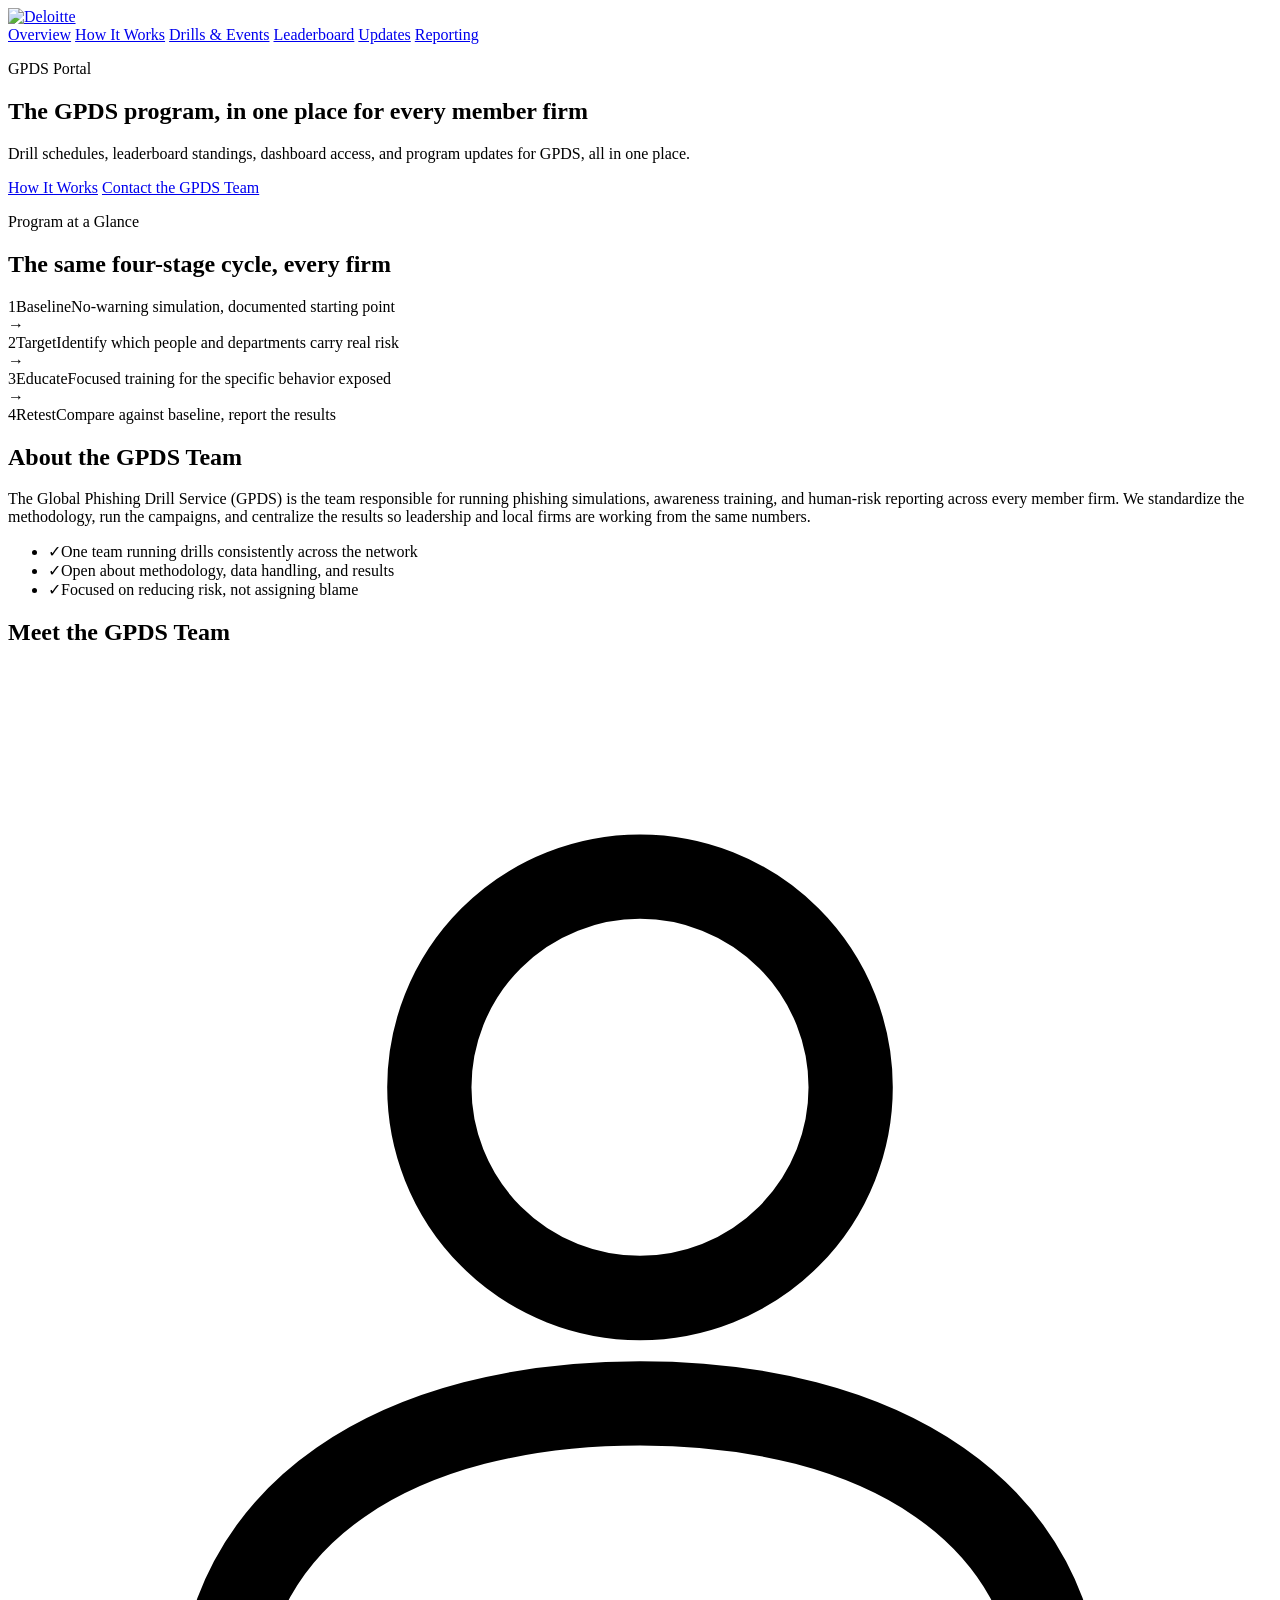
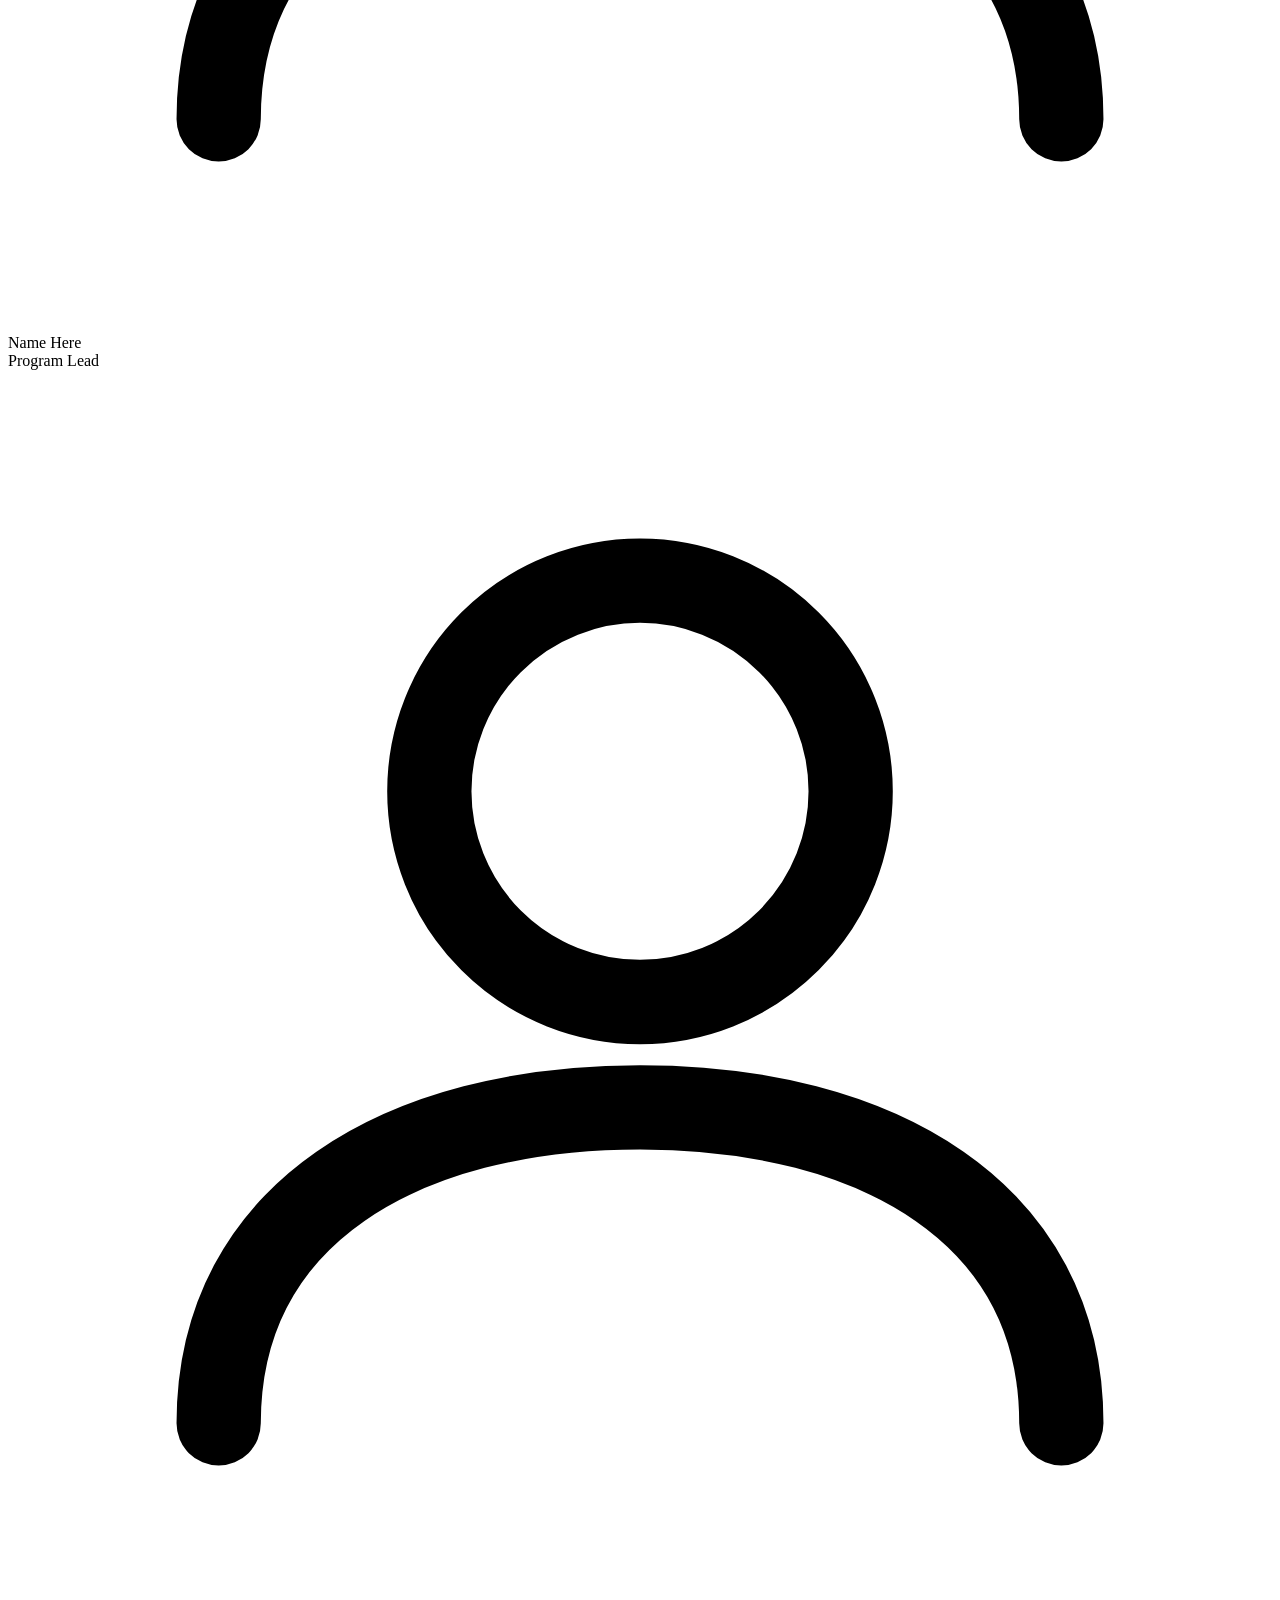
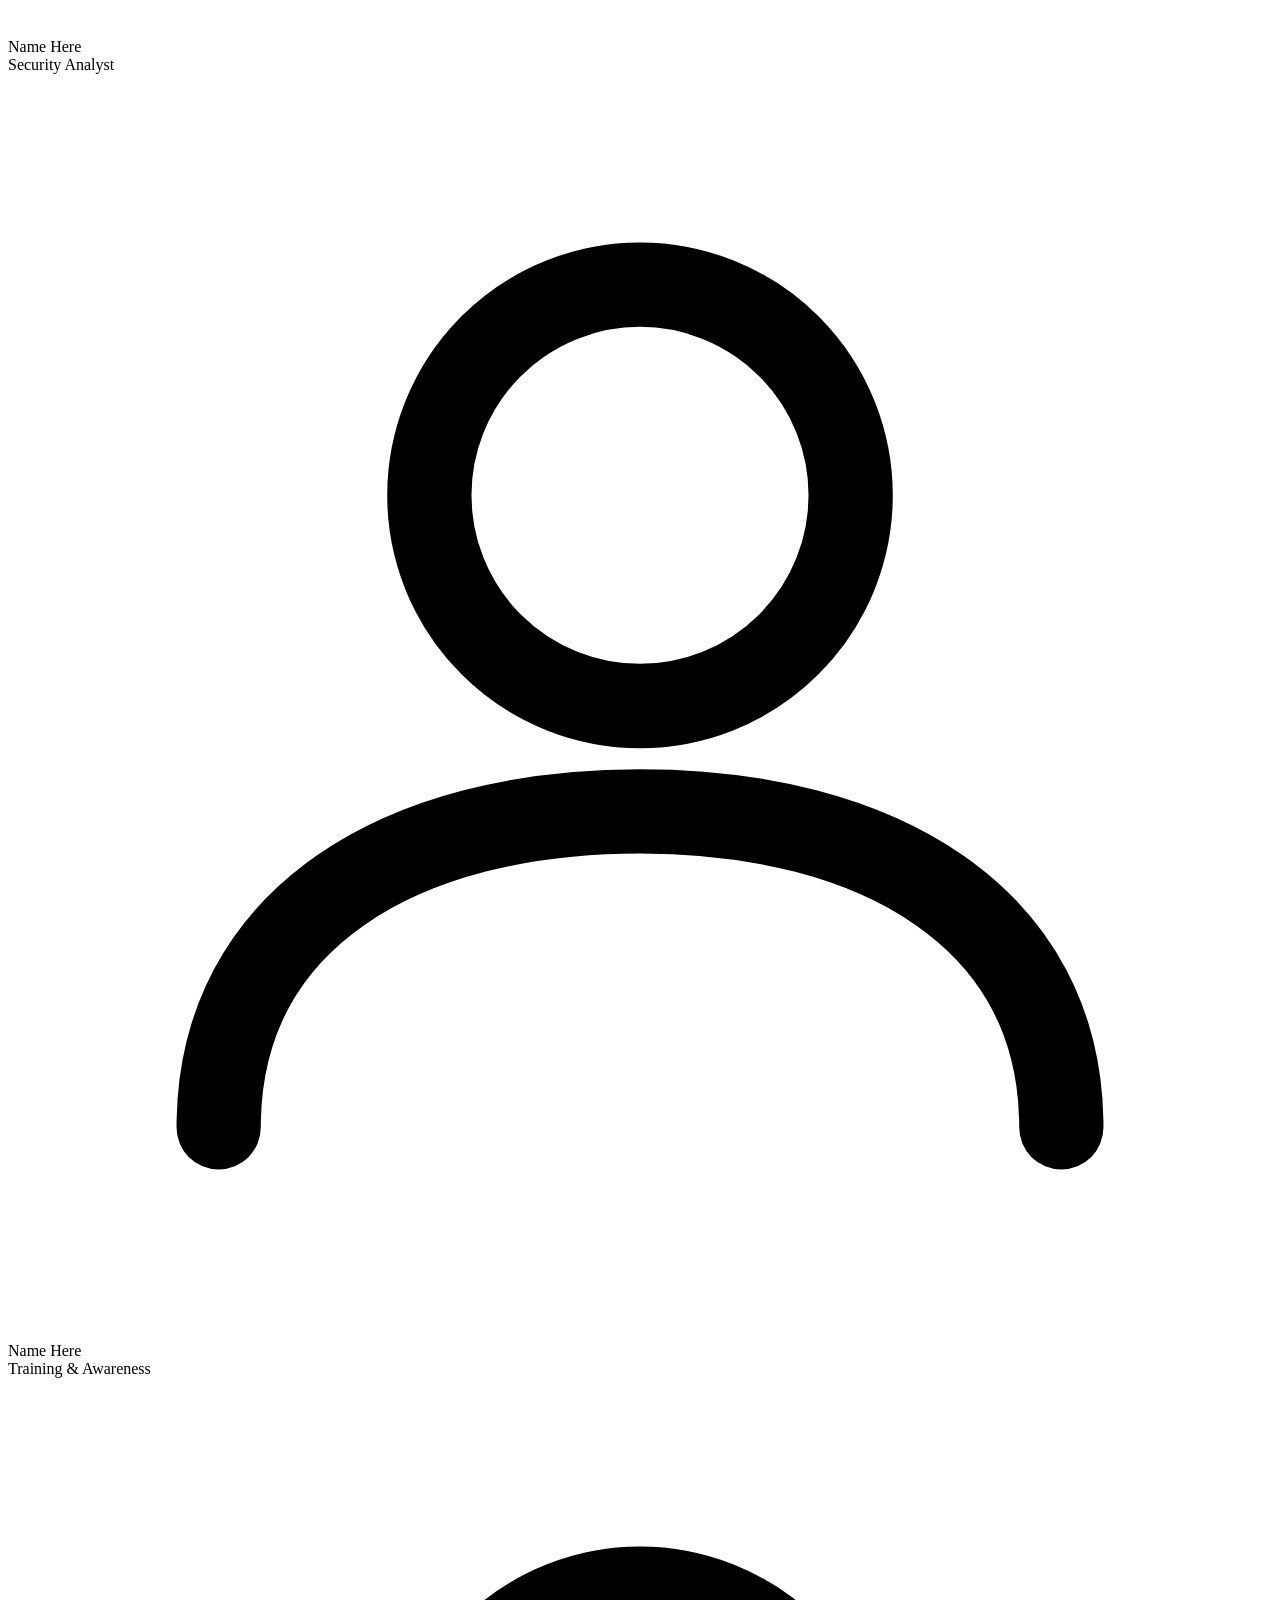
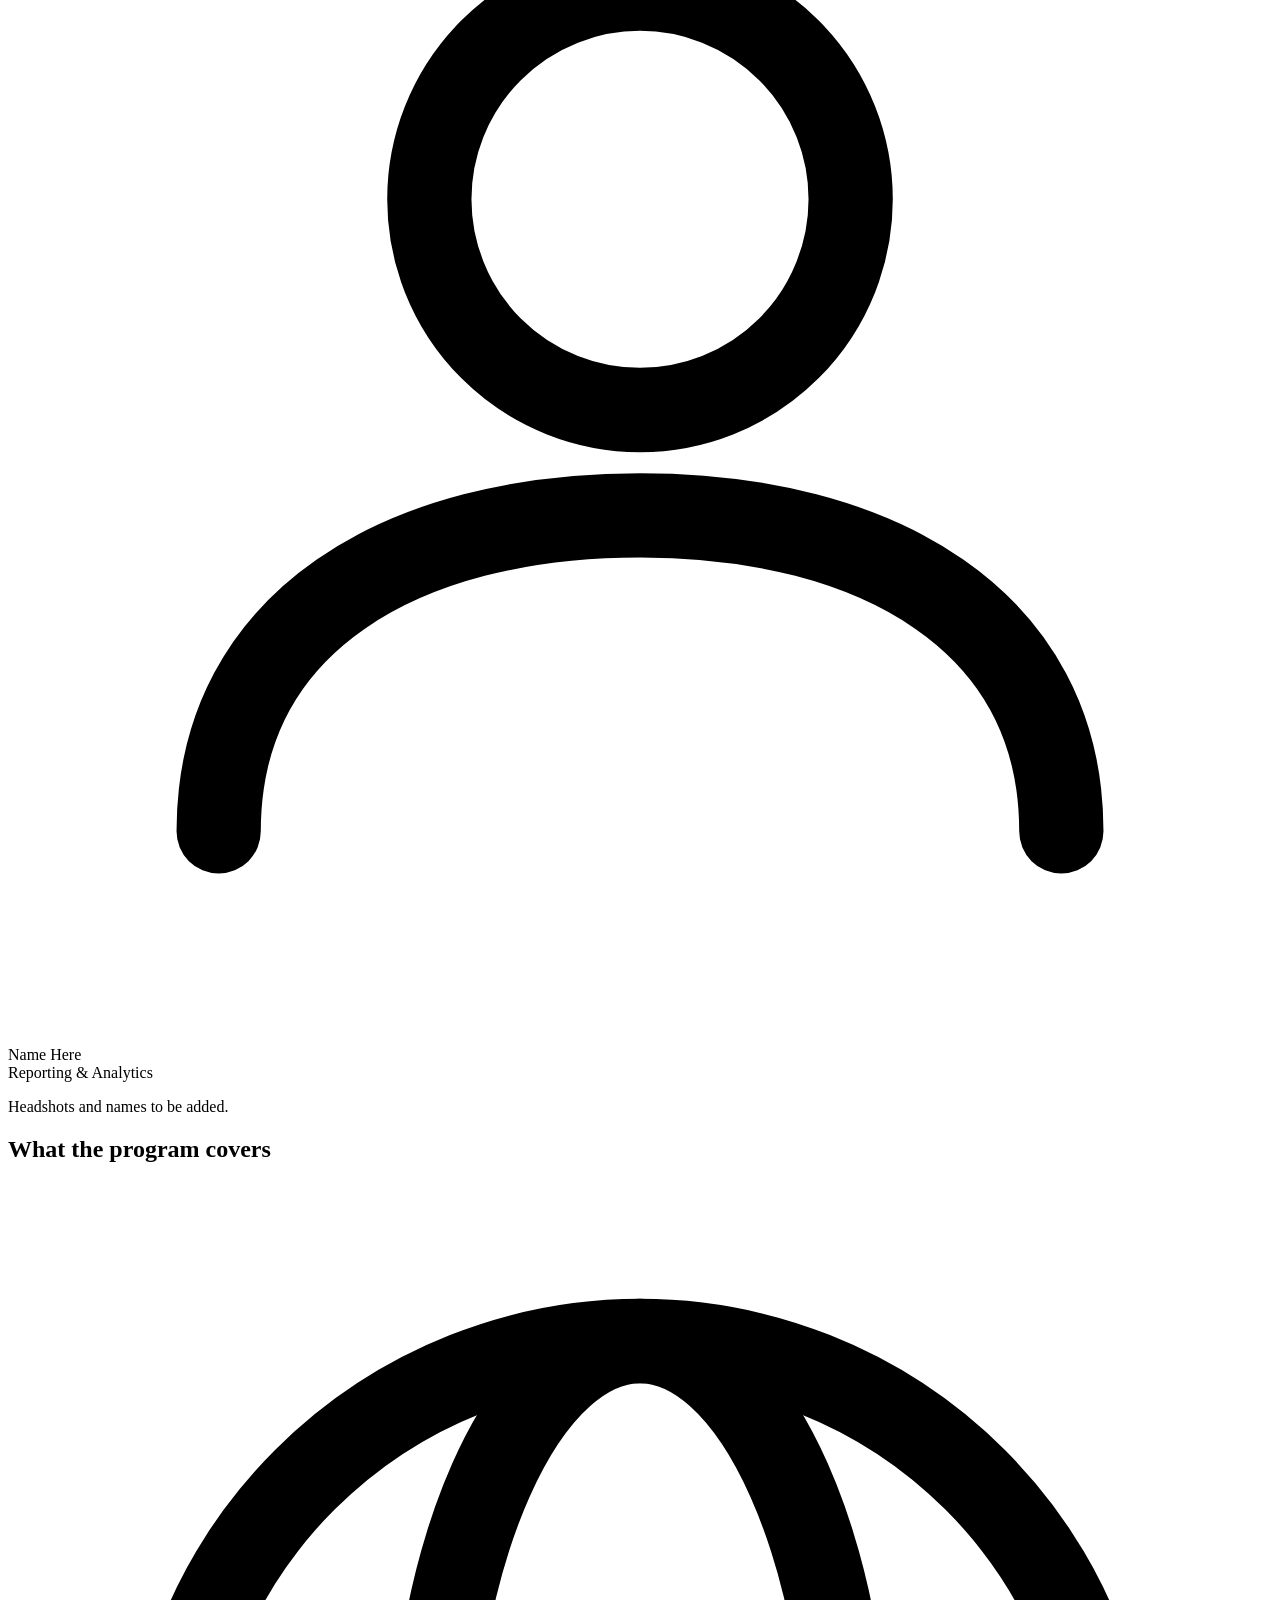
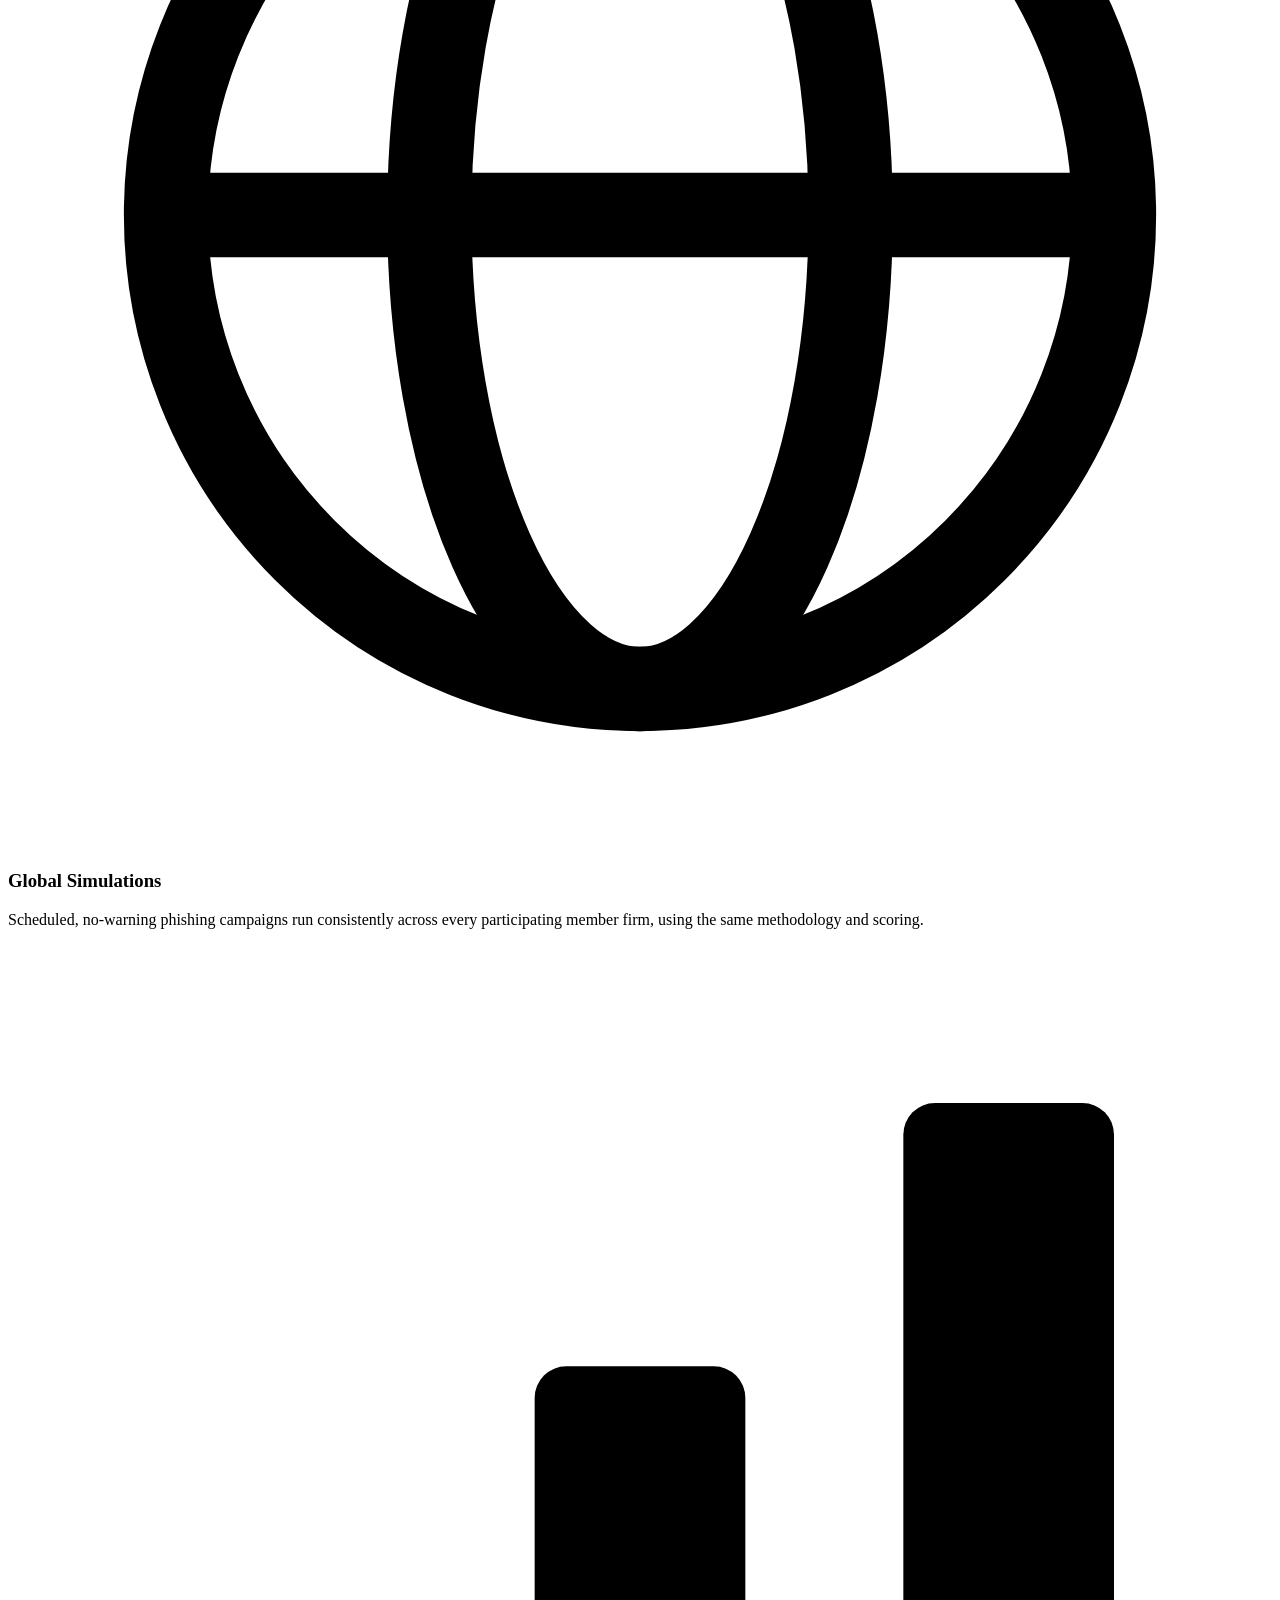
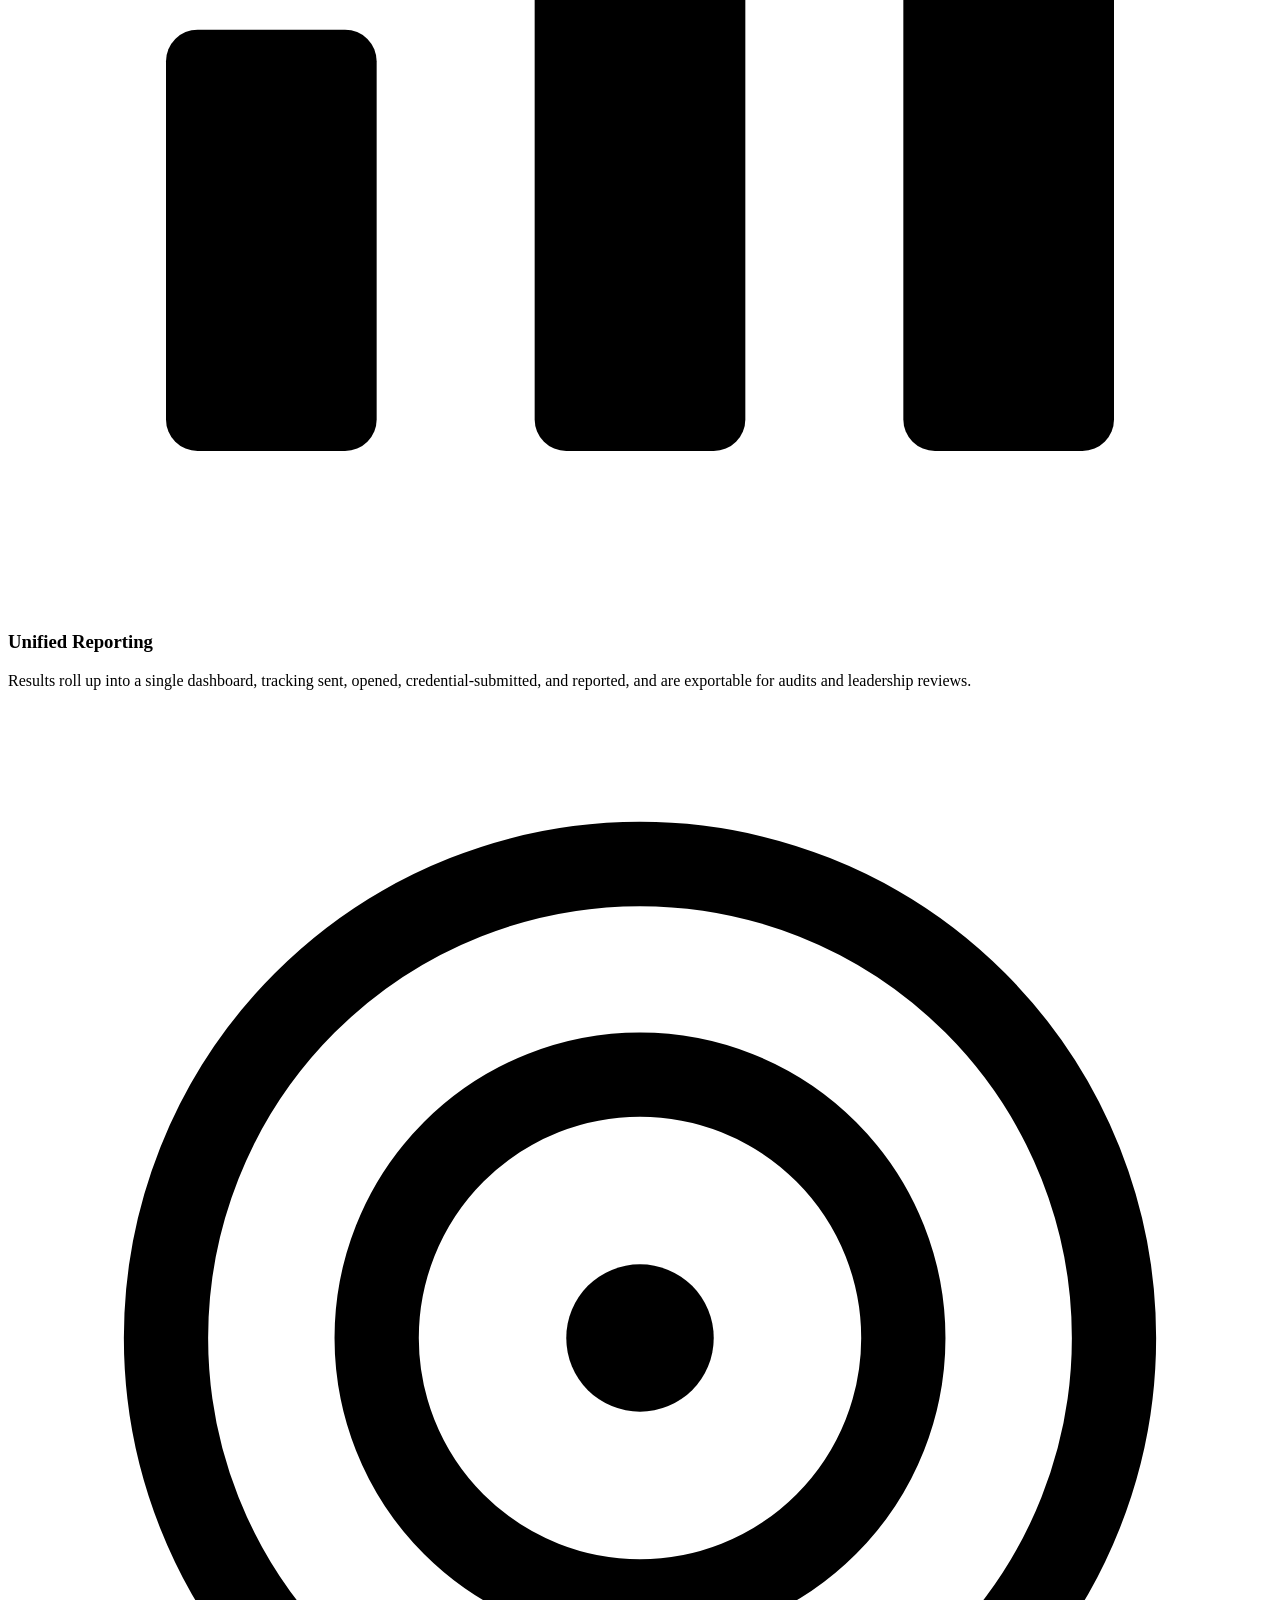
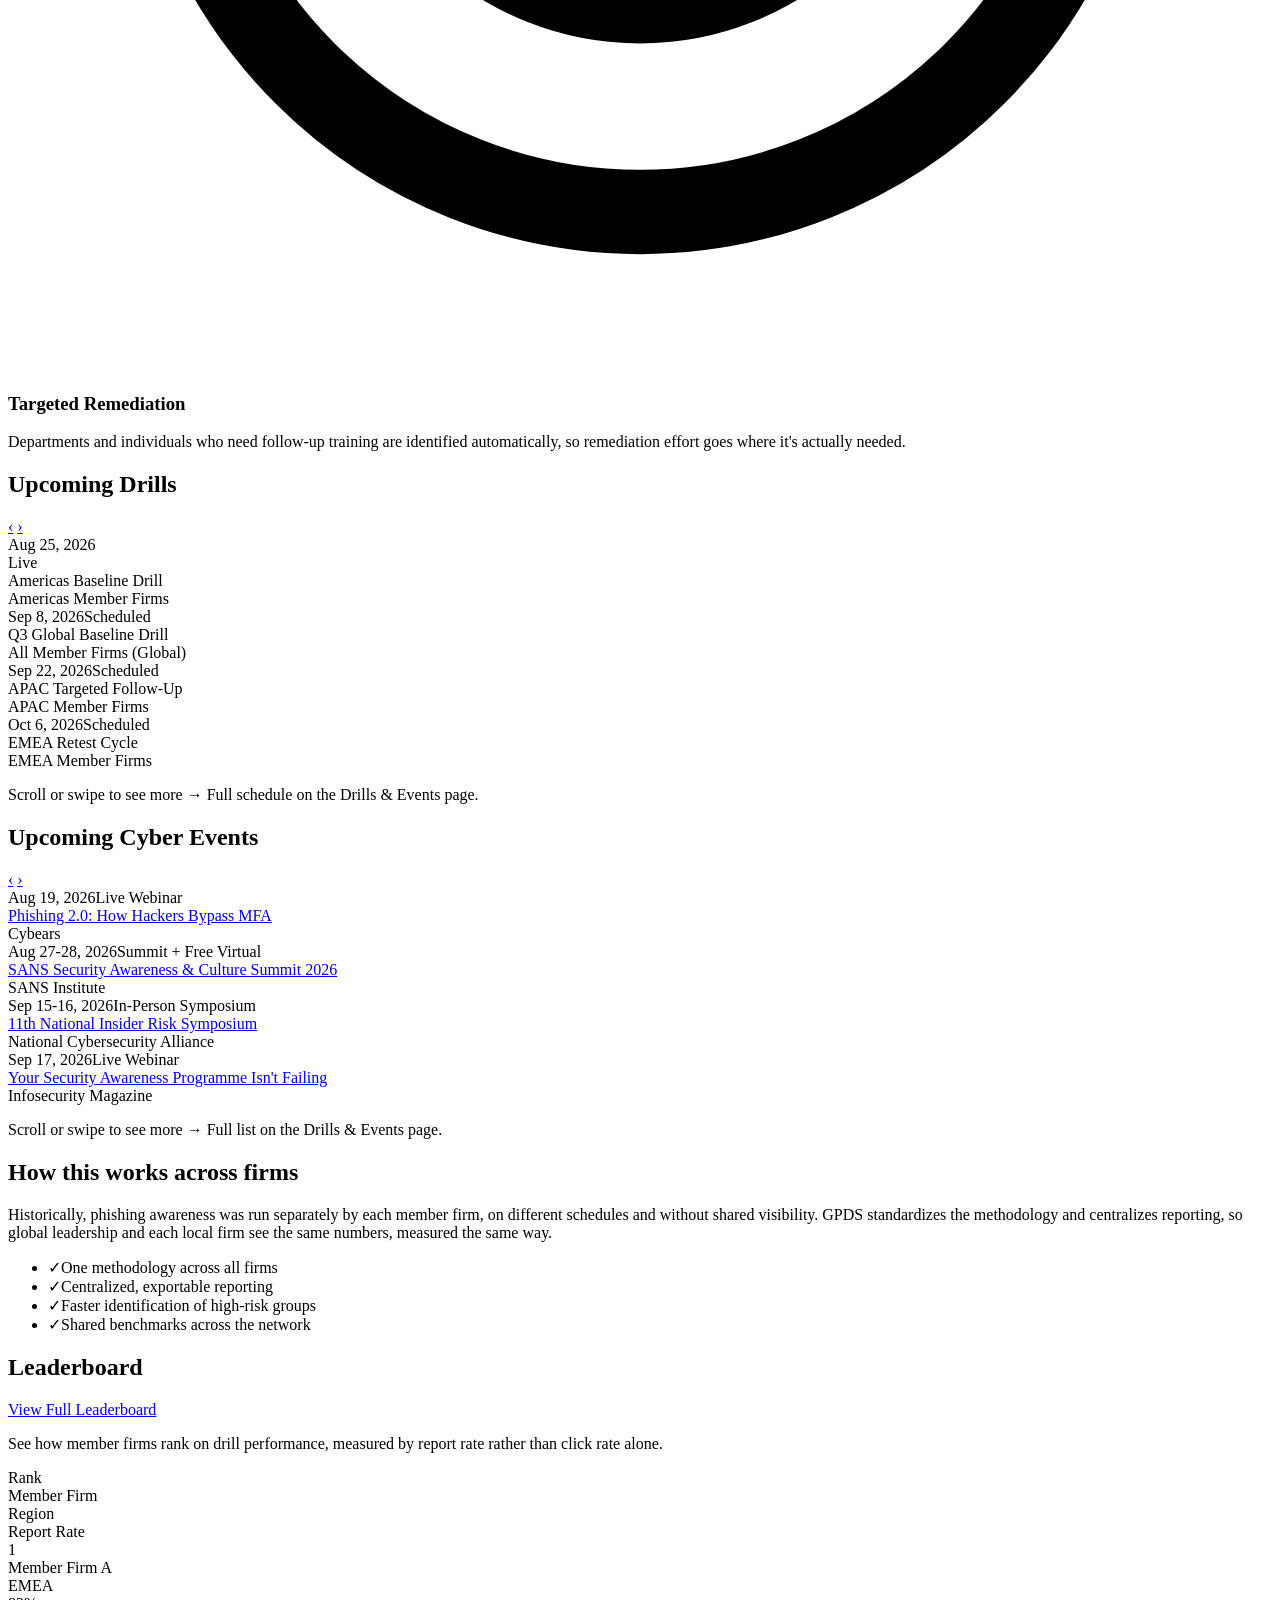
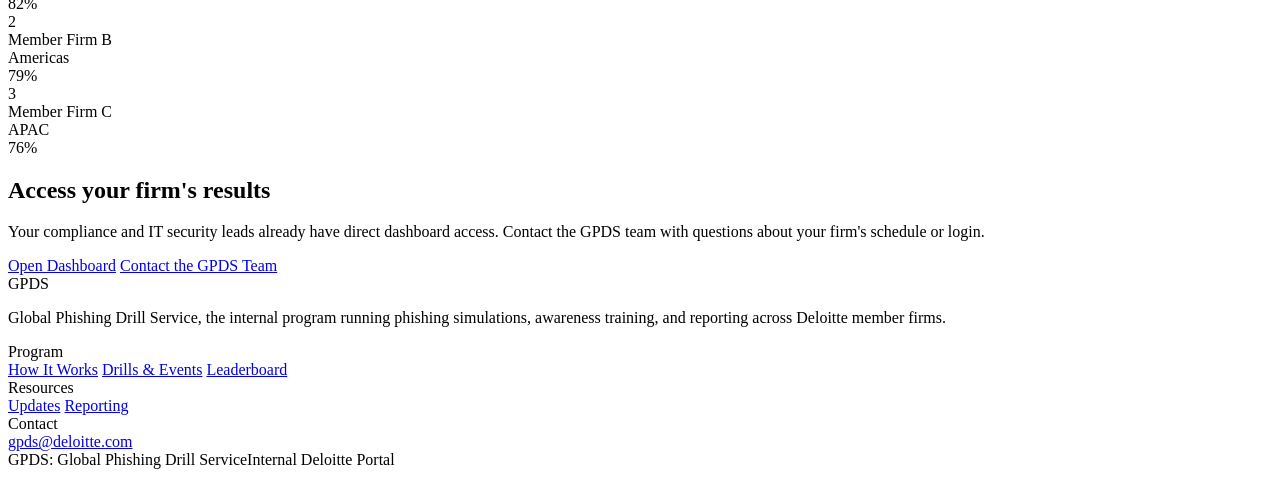
==== commit 9d08aab1: "Add files via upload" ====
--- a/index.html
+++ b/index.html
@@ -1,4 +1,4 @@
-<!DOCTYPE html>
+<!DOCTYPE html><!--  This site was created in Webflow. https://webflow.com  --><!--  Last Published: Wed Aug 26 2026 13:44:09 GMT+0000 (Coordinated Universal Time)  -->
 <html data-wf-page="6a84ca4a39752c349e0c8595" data-wf-site="6a84ca4639752c349e0c8563">
 <head>
   <meta charset="utf-8">
@@ -11,12 +11,54 @@
   <script type="text/javascript">!function(o,c){var n=c.documentElement,t=" w-mod-";n.className+=t+"js",("ontouchstart"in o||o.DocumentTouch&&c instanceof DocumentTouch)&&(n.className+=t+"touch")}(window,document);</script>
   <link href="images/favicon.ico" rel="shortcut icon" type="image/x-icon">
   <link href="images/webclip.png" rel="apple-touch-icon">
+  <script type="application/ld+json">
+{
+  "@context": "https://schema.org",
+  "@graph": [
+    {
+      "@id": "https://dares-dle-site.webflow.io/#website",
+      "@type": "WebSite",
+      "description": "Drill schedules, leaderboard standings, dashboard access, and program updates for GPDS member firms.",
+      "inLanguage": "en",
+      "name": "GPDS: Global Phishing Drill Service",
+      "publisher": {
+        "@id": "https://dares-dle-site.webflow.io/#organization"
+      },
+      "url": "https://dares-dle-site.webflow.io/"
+    },
+    {
+      "@id": "https://dares-dle-site.webflow.io/#organization",
+      "@type": "Organization",
+      "alternateName": "GPDS",
+      "logo": {
+        "@type": "ImageObject",
+        "url": "https://s3.amazonaws.com/webflow-prod-assets/6a84ca4639752c349e0c8563/6a8eeaf5077d4d5e4163ec50_1deloitte.png"
+      },
+      "name": "GPDS: Global Phishing Drill Service",
+      "url": "https://dares-dle-site.webflow.io/"
+    },
+    {
+      "@id": "https://dares-dle-site.webflow.io/#webpage",
+      "@type": "WebPage",
+      "about": {
+        "@id": "https://dares-dle-site.webflow.io/#organization"
+      },
+      "inLanguage": "en",
+      "isPartOf": {
+        "@id": "https://dares-dle-site.webflow.io/#website"
+      },
+      "name": "The GPDS program, in one place for every member firm",
+      "url": "https://dares-dle-site.webflow.io/"
+    }
+  ]
+}
+</script>
 </head>
 <body>
   <div class="dle-page">
     <header class="dle-header">
       <div class="dle-header-inner">
-        <a href="index.html" aria-current="page" class="dle-logo w--current">GPDS: Global Phishing Drill Service</a>
+        <a href="index.html" aria-current="page" class="dle-logo w--current"><img src="images/1deloitte.png" loading="lazy" sizes="100vw" srcset="images/1deloitte.png 500w, images/1deloitte.png 800w, images/1deloitte.png 1080w, images/1deloitte.png 1600w, images/1deloitte.png 2000w, images/1deloitte.png 2172w" alt="Deloitte" class="dle-logo-img"></a>
         <nav class="dle-nav">
           <a href="index.html" aria-current="page" class="dle-nav-link w--current">Overview</a>
           <a href="how-it-works.html" class="dle-nav-link">How It Works</a>
@@ -328,4 +370,4 @@
   <script src="https://d3e54v103j8qbb.cloudfront.net/js/jquery-3.5.1.min.dc5e7f18c8.js?site=6a84ca4639752c349e0c8563" type="text/javascript" integrity="sha256-9/aliU8dGd2tb6OSsuzixeV4y/faTqgFtohetphbbj0=" crossorigin="anonymous"></script>
   <script src="js/webflow.js" type="text/javascript"></script>
 </body>
-</html>
+</html>
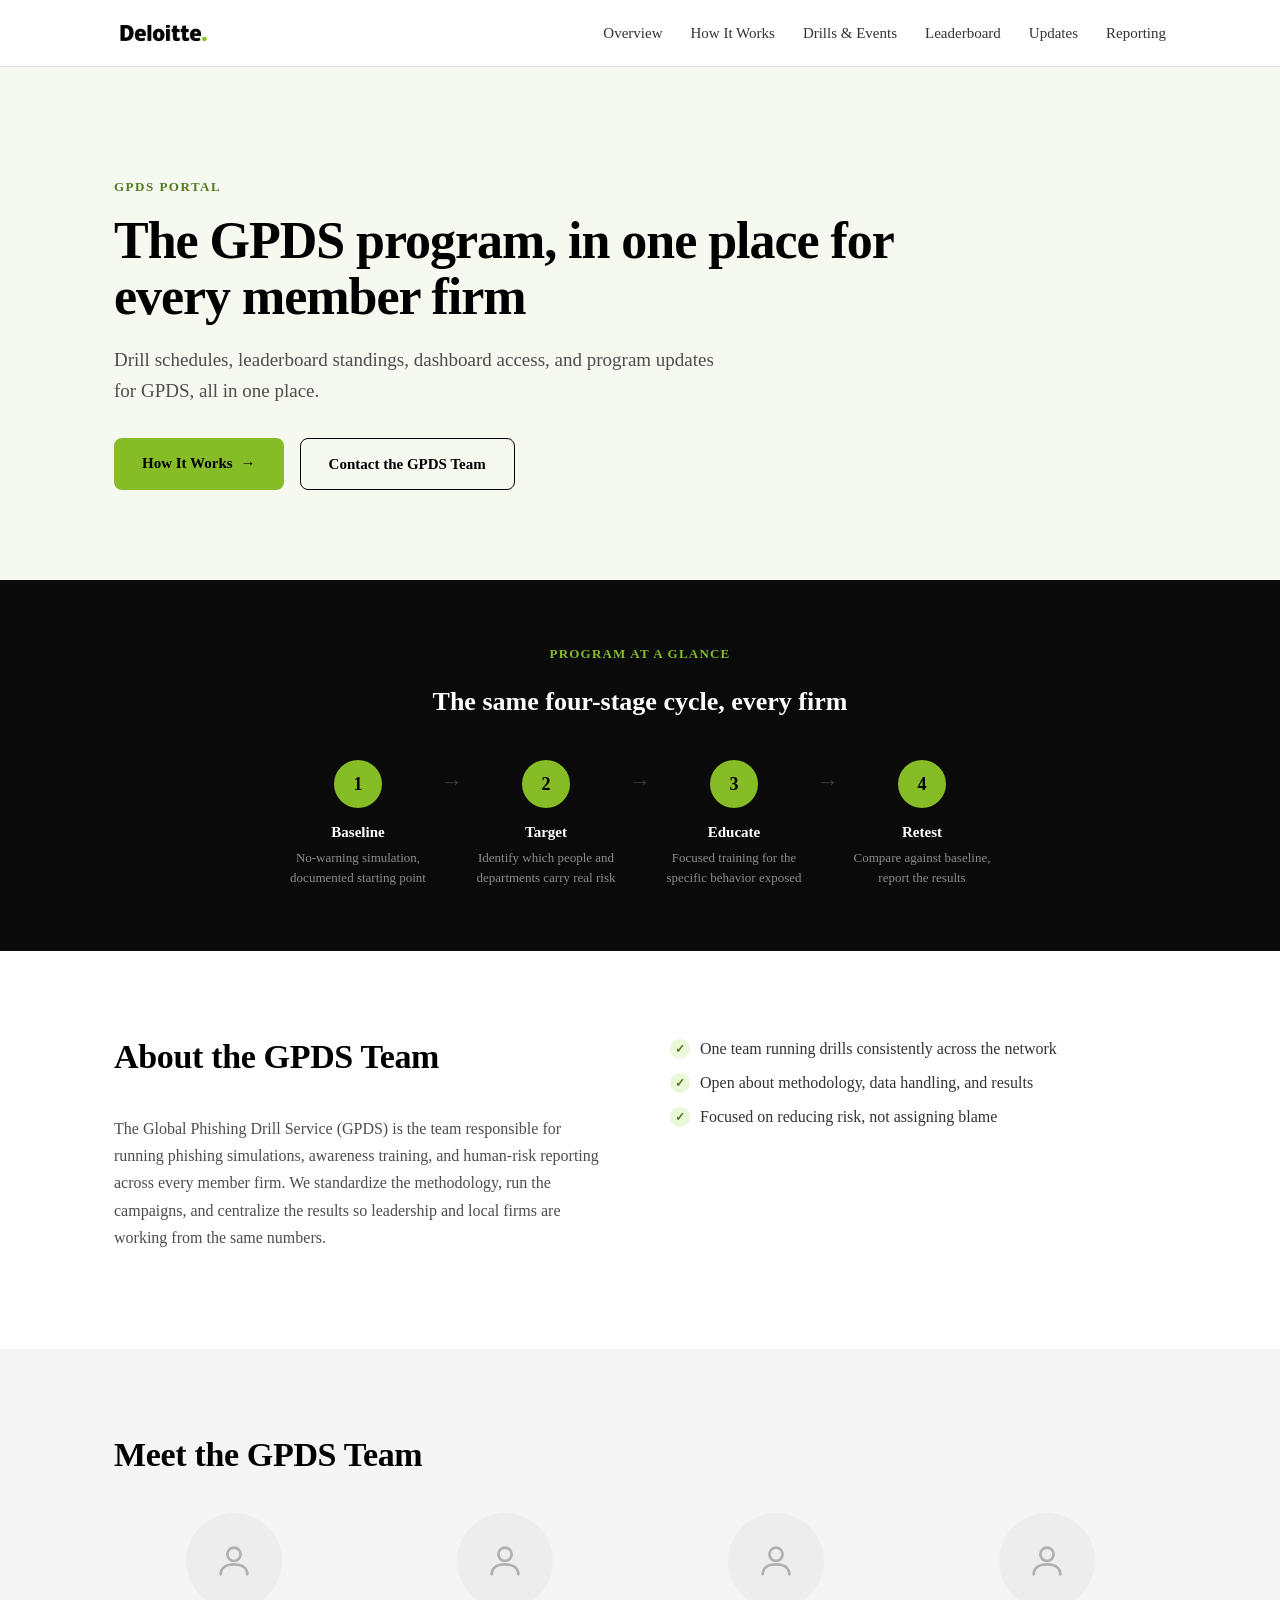
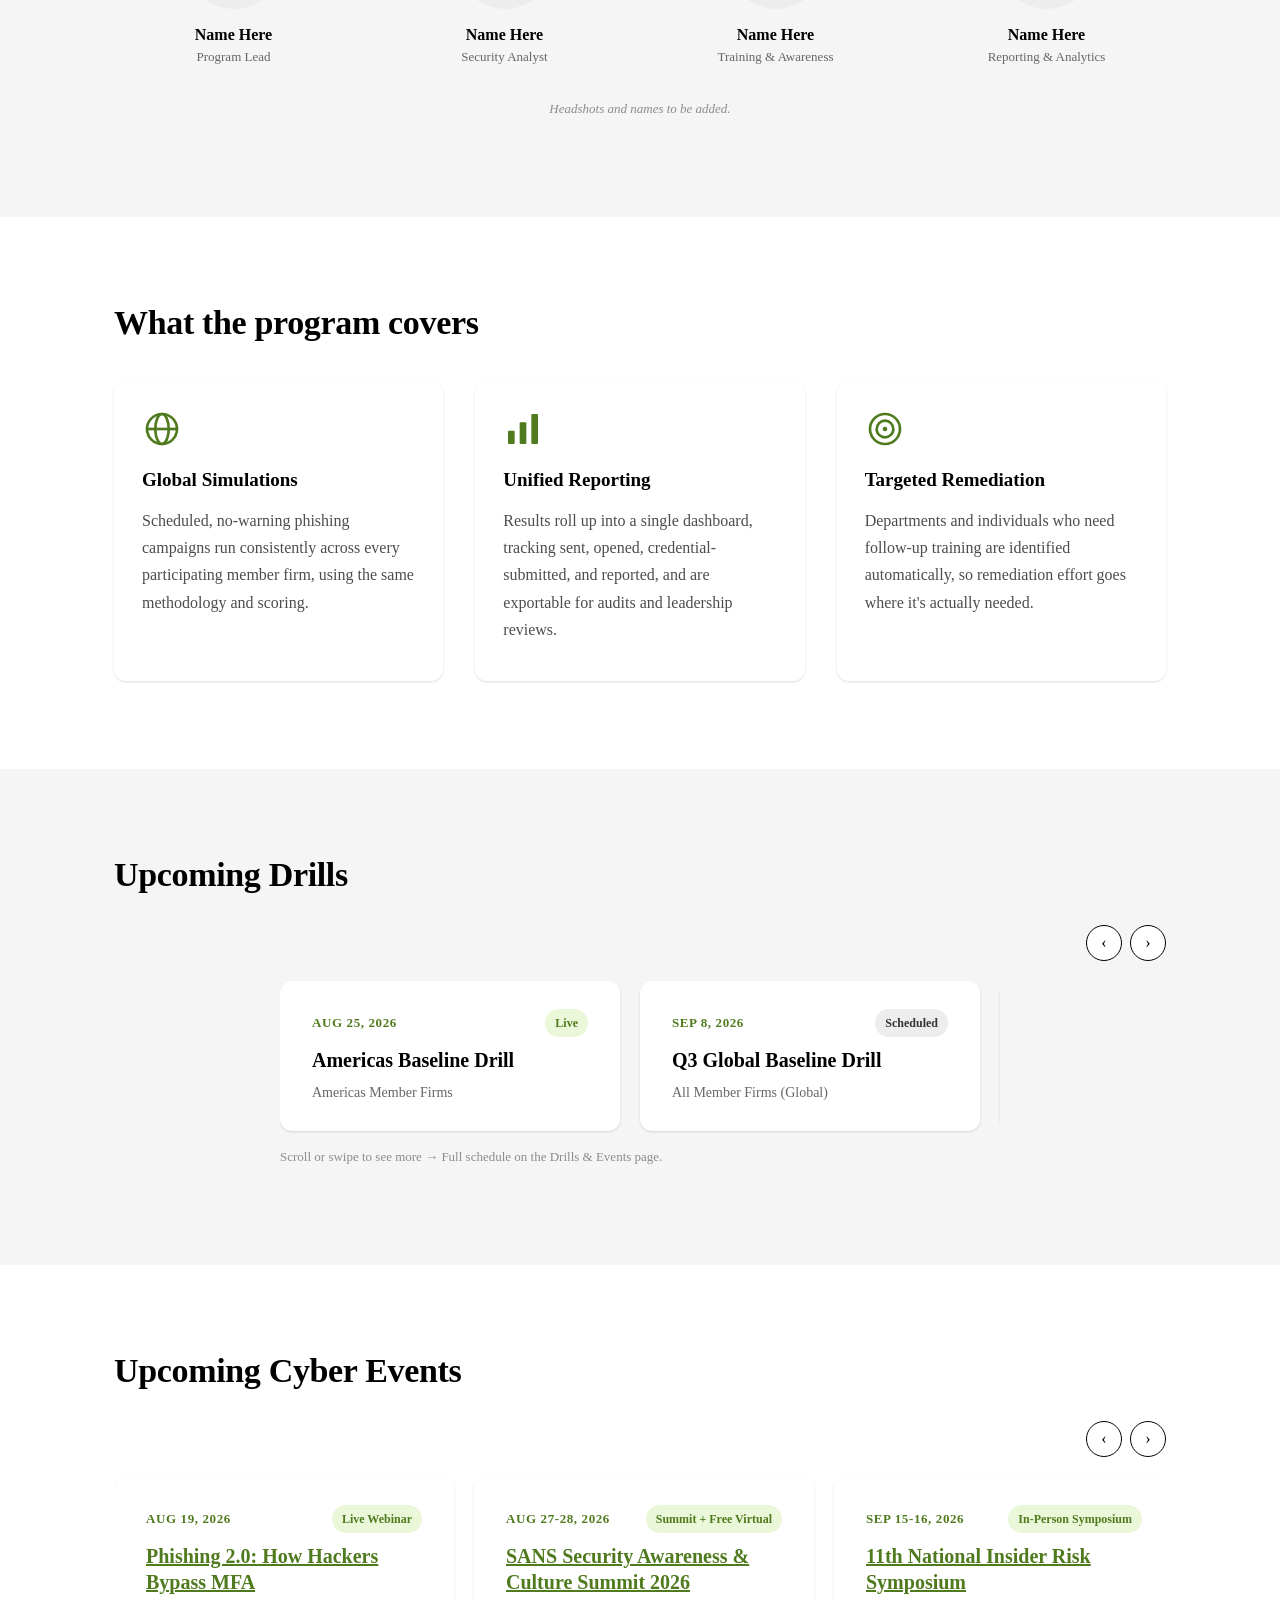
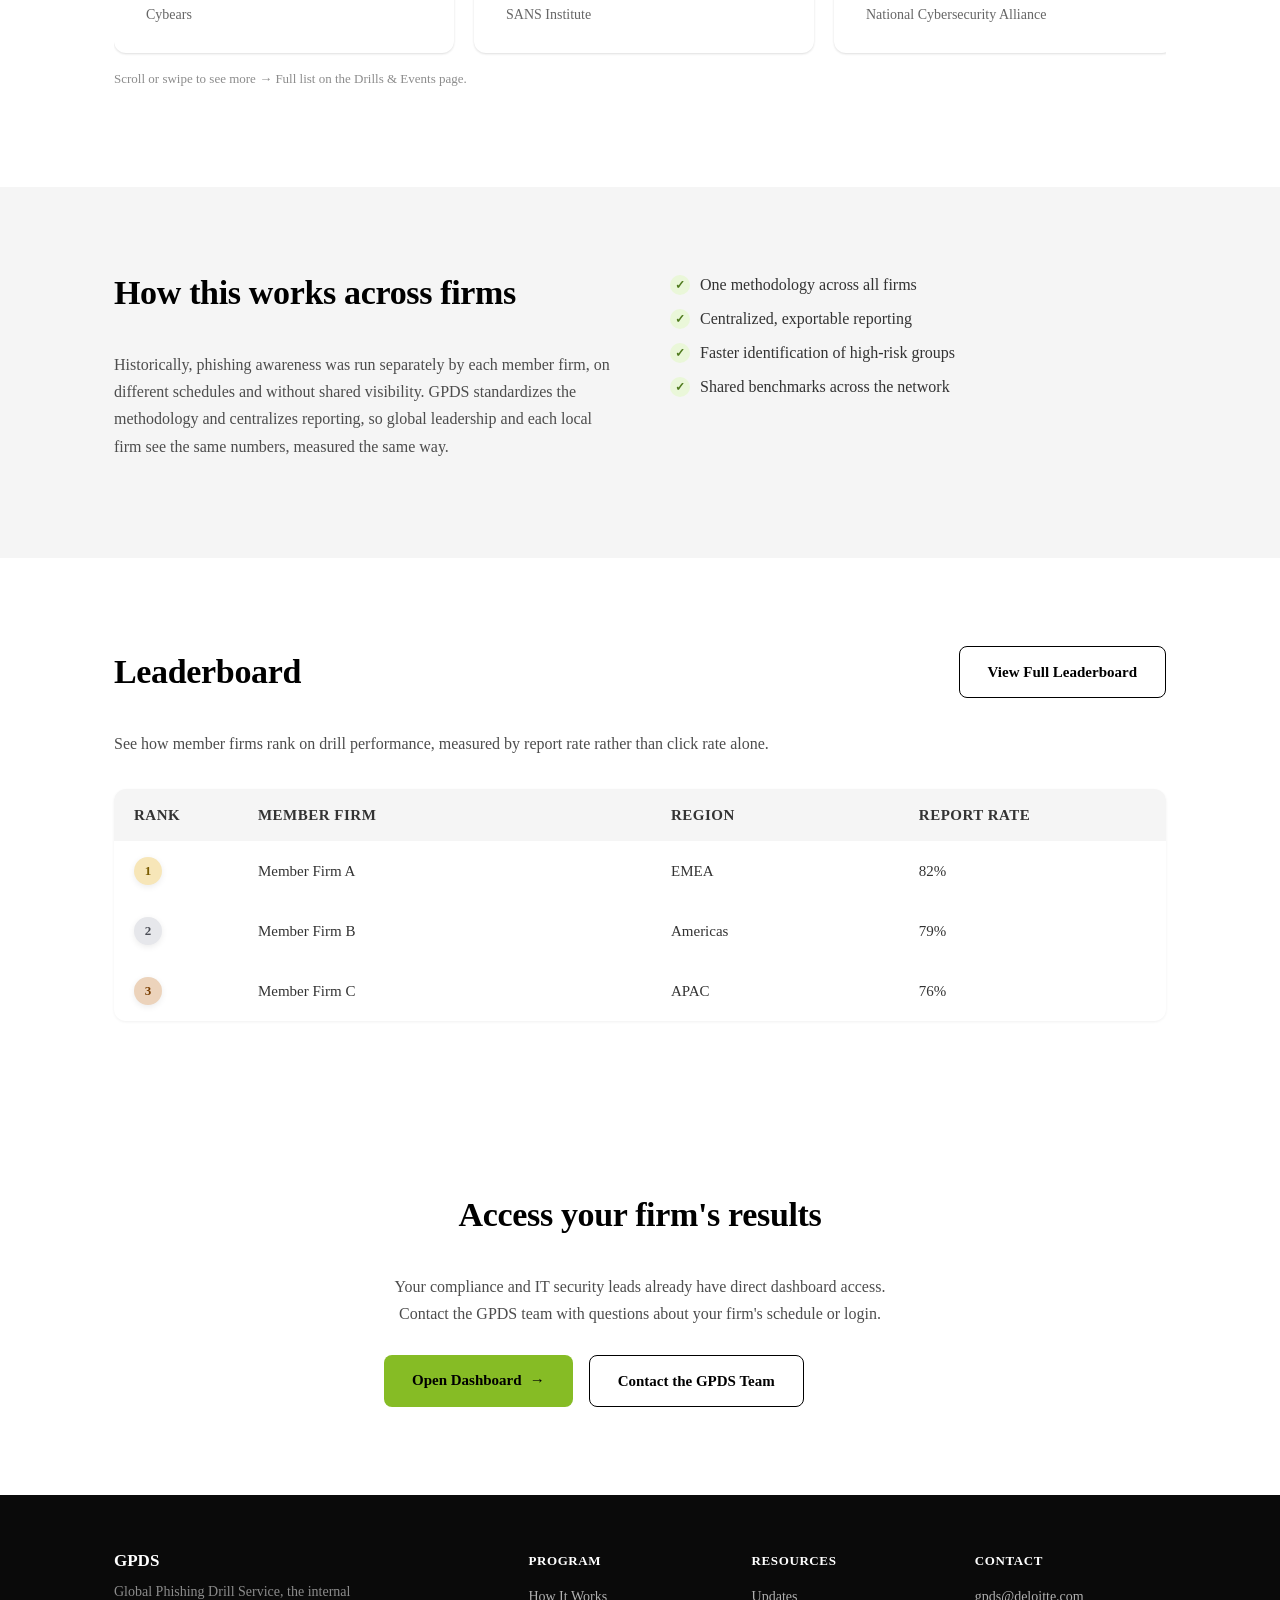
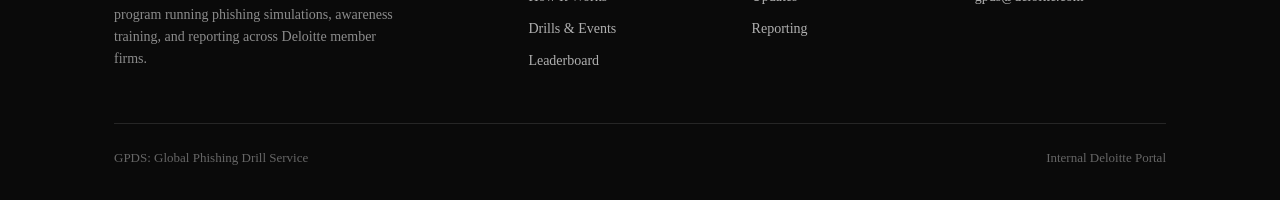
==== commit ca39e20b: "Update index.html" ====
--- a/index.html
+++ b/index.html
@@ -1,4 +1,4 @@
-<!DOCTYPE html><!--  This site was created in Webflow. https://webflow.com  --><!--  Last Published: Wed Aug 26 2026 13:44:09 GMT+0000 (Coordinated Universal Time)  -->
+<!DOCTYPE html>
 <html data-wf-page="6a84ca4a39752c349e0c8595" data-wf-site="6a84ca4639752c349e0c8563">
 <head>
   <meta charset="utf-8">
@@ -370,4 +370,4 @@
   <script src="https://d3e54v103j8qbb.cloudfront.net/js/jquery-3.5.1.min.dc5e7f18c8.js?site=6a84ca4639752c349e0c8563" type="text/javascript" integrity="sha256-9/aliU8dGd2tb6OSsuzixeV4y/faTqgFtohetphbbj0=" crossorigin="anonymous"></script>
   <script src="js/webflow.js" type="text/javascript"></script>
 </body>
-</html>+</html>
--- a/css/webflow.css
+++ b/css/webflow.css
@@ -0,0 +1,1818 @@
+@font-face {
+  font-family: 'webflow-icons';
+  src: url("[data-uri]") format('truetype');
+  font-weight: normal;
+  font-style: normal;
+}
+[class^="w-icon-"],
+[class*=" w-icon-"] {
+  /* use !important to prevent issues with browser extensions that change fonts */
+  font-family: 'webflow-icons' !important;
+  speak: none;
+  font-style: normal;
+  font-weight: normal;
+  font-variant: normal;
+  text-transform: none;
+  line-height: 1;
+  /* Better Font Rendering =========== */
+  -webkit-font-smoothing: antialiased;
+  -moz-osx-font-smoothing: grayscale;
+}
+.w-icon-slider-right:before {
+  content: "\e600";
+}
+.w-icon-slider-left:before {
+  content: "\e601";
+}
+.w-icon-nav-menu:before {
+  content: "\e602";
+}
+.w-icon-arrow-down:before,
+.w-icon-dropdown-toggle:before {
+  content: "\e603";
+}
+.w-icon-file-upload-remove:before {
+  content: "\e900";
+}
+.w-icon-file-upload-icon:before {
+  content: "\e903";
+}
+* {
+  -webkit-box-sizing: border-box;
+  -moz-box-sizing: border-box;
+  box-sizing: border-box;
+}
+html {
+  height: 100%;
+}
+body {
+  margin: 0;
+  min-height: 100%;
+  background-color: #fff;
+  font-family: Arial, sans-serif;
+  font-size: 14px;
+  line-height: 20px;
+  color: #333;
+}
+img {
+  max-width: 100%;
+  vertical-align: middle;
+  display: inline-block;
+}
+html.w-mod-touch * {
+  background-attachment: scroll !important;
+}
+.w-block {
+  display: block;
+}
+.w-inline-block {
+  max-width: 100%;
+  display: inline-block;
+}
+.w-clearfix:before,
+.w-clearfix:after {
+  content: " ";
+  display: table;
+  grid-column-start: 1;
+  grid-row-start: 1;
+  grid-column-end: 2;
+  grid-row-end: 2;
+}
+.w-clearfix:after {
+  clear: both;
+}
+.w-hidden {
+  display: none;
+}
+.w-button {
+  display: inline-block;
+  padding: 9px 15px;
+  background-color: #3898EC;
+  color: white;
+  border: 0;
+  line-height: inherit;
+  text-decoration: none;
+  cursor: pointer;
+  border-radius: 0;
+}
+input.w-button {
+  -webkit-appearance: button;
+}
+:where(button.w-popover-trigger) {
+  background-color: transparent;
+  border: 0;
+  color: inherit;
+  cursor: pointer;
+  font: inherit;
+  line-height: inherit;
+  margin: 0;
+  padding: 0;
+  text-align: inherit;
+  text-decoration: inherit;
+}
+.w-popover {
+  position-anchor: none;
+}
+.w-popover[popover]:not(:popover-open) {
+  display: none;
+}
+html[data-w-dynpage] [data-w-cloak] {
+  color: transparent !important;
+}
+.w-code-block {
+  margin: unset;
+}
+pre.w-code-block code {
+  all: inherit;
+}
+pre.w-code-block code > span {
+  display: block !important;
+}
+.w-optimization {
+  display: contents;
+}
+.w-webflow-badge,
+.w-webflow-badge > img {
+  box-sizing: unset;
+  width: unset;
+  height: unset;
+  max-height: unset;
+  max-width: unset;
+  min-height: unset;
+  min-width: unset;
+  margin: unset;
+  padding: unset;
+  float: unset;
+  clear: unset;
+  border: unset;
+  border-radius: unset;
+  background: unset;
+  background-image: unset;
+  background-position: unset;
+  background-size: unset;
+  background-repeat: unset;
+  background-origin: unset;
+  background-clip: unset;
+  background-attachment: unset;
+  background-color: unset;
+  box-shadow: unset;
+  transform: unset;
+  transition: unset;
+  direction: unset;
+  font-family: unset;
+  font-weight: unset;
+  color: unset;
+  font-size: unset;
+  line-height: unset;
+  font-style: unset;
+  font-variant: unset;
+  text-align: unset;
+  letter-spacing: unset;
+  text-decoration: unset;
+  text-indent: unset;
+  text-transform: unset;
+  list-style-type: unset;
+  text-shadow: unset;
+  vertical-align: unset;
+  cursor: unset;
+  white-space: unset;
+  word-break: unset;
+  word-spacing: unset;
+  word-wrap: unset;
+}
+.w-webflow-badge {
+  position: fixed !important;
+  display: inline-block !important;
+  visibility: visible !important;
+  opacity: 1 !important;
+  z-index: 2147483647 !important;
+  top: auto !important;
+  right: 12px !important;
+  bottom: 12px !important;
+  left: auto !important;
+  color: #aaadb0 !important;
+  background-color: #fff !important;
+  border-radius: 3px !important;
+  padding: 6px !important;
+  font-size: 12px !important;
+  line-height: 14px !important;
+  text-decoration: none !important;
+  transform: none !important;
+  margin: 0 !important;
+  width: auto !important;
+  height: auto !important;
+  overflow: unset !important;
+  white-space: nowrap;
+  box-shadow: 0 0 0 1px rgba(0, 0, 0, 0.1), 0px 1px 3px rgba(0, 0, 0, 0.1);
+  cursor: pointer;
+}
+.w-webflow-badge > img {
+  position: unset;
+  display: inline-block !important;
+  visibility: unset !important;
+  opacity: 1 !important;
+  vertical-align: middle !important;
+}
+h1,
+h2,
+h3,
+h4,
+h5,
+h6 {
+  font-weight: bold;
+  margin-bottom: 10px;
+}
+h1 {
+  font-size: 38px;
+  line-height: 44px;
+  margin-top: 20px;
+}
+h2 {
+  font-size: 32px;
+  line-height: 36px;
+  margin-top: 20px;
+}
+h3 {
+  font-size: 24px;
+  line-height: 30px;
+  margin-top: 20px;
+}
+h4 {
+  font-size: 18px;
+  line-height: 24px;
+  margin-top: 10px;
+}
+h5 {
+  font-size: 14px;
+  line-height: 20px;
+  margin-top: 10px;
+}
+h6 {
+  font-size: 12px;
+  line-height: 18px;
+  margin-top: 10px;
+}
+p {
+  margin-top: 0;
+  margin-bottom: 10px;
+}
+blockquote {
+  margin: 0 0 10px 0;
+  padding: 10px 20px;
+  border-left: 5px solid #E2E2E2;
+  font-size: 18px;
+  line-height: 22px;
+}
+figure {
+  margin: 0;
+  margin-bottom: 10px;
+}
+figcaption {
+  margin-top: 5px;
+  text-align: center;
+}
+ul,
+ol {
+  margin-top: 0px;
+  margin-bottom: 10px;
+  padding-left: 40px;
+}
+.w-list-unstyled {
+  padding-left: 0;
+  list-style: none;
+}
+.w-embed:before,
+.w-embed:after {
+  content: " ";
+  display: table;
+  grid-column-start: 1;
+  grid-row-start: 1;
+  grid-column-end: 2;
+  grid-row-end: 2;
+}
+.w-embed:after {
+  clear: both;
+}
+.w-video {
+  width: 100%;
+  position: relative;
+  padding: 0;
+}
+.w-video iframe,
+.w-video object,
+.w-video embed {
+  position: absolute;
+  top: 0;
+  left: 0;
+  width: 100%;
+  height: 100%;
+  border: none;
+}
+fieldset {
+  padding: 0;
+  margin: 0;
+  border: 0;
+}
+button,
+[type='button'],
+[type='reset'] {
+  border: 0;
+  cursor: pointer;
+  -webkit-appearance: button;
+}
+.w-form {
+  margin: 0 0 15px;
+}
+.w-form-done {
+  display: none;
+  padding: 20px;
+  text-align: center;
+  background-color: #dddddd;
+}
+.w-form-fail {
+  display: none;
+  margin-top: 10px;
+  padding: 10px;
+  background-color: #ffdede;
+}
+label {
+  display: block;
+  margin-bottom: 5px;
+  font-weight: bold;
+}
+.w-input,
+.w-select {
+  display: block;
+  width: 100%;
+  height: 38px;
+  padding: 8px 12px;
+  margin-bottom: 10px;
+  font-size: 14px;
+  line-height: 1.42857143;
+  color: #333333;
+  vertical-align: middle;
+  background-color: #ffffff;
+  border: 1px solid #cccccc;
+}
+.w-input::placeholder,
+.w-select::placeholder {
+  color: #999;
+}
+.w-input:focus,
+.w-select:focus {
+  border-color: #3898EC;
+  outline: 0;
+}
+.w-input[disabled],
+.w-select[disabled],
+.w-input[readonly],
+.w-select[readonly],
+fieldset[disabled] .w-input,
+fieldset[disabled] .w-select {
+  cursor: not-allowed;
+}
+.w-input[disabled]:not(.w-input-disabled),
+.w-select[disabled]:not(.w-input-disabled),
+.w-input[readonly],
+.w-select[readonly],
+fieldset[disabled]:not(.w-input-disabled) .w-input,
+fieldset[disabled]:not(.w-input-disabled) .w-select {
+  background-color: #eeeeee;
+}
+textarea.w-input,
+textarea.w-select {
+  height: auto;
+}
+.w-select {
+  background-color: #f3f3f3;
+}
+.w-select[multiple] {
+  height: auto;
+}
+.w-form-label {
+  display: inline-block;
+  cursor: pointer;
+  font-weight: normal;
+  margin-bottom: 0px;
+}
+.w-radio {
+  display: block;
+  margin-bottom: 5px;
+  padding-left: 20px;
+}
+.w-radio:before,
+.w-radio:after {
+  content: " ";
+  display: table;
+  grid-column-start: 1;
+  grid-row-start: 1;
+  grid-column-end: 2;
+  grid-row-end: 2;
+}
+.w-radio:after {
+  clear: both;
+}
+.w-radio-input {
+  margin: 4px 0 0;
+  line-height: normal;
+  float: left;
+  margin-left: -20px;
+}
+.w-radio-input {
+  margin-top: 3px;
+}
+.w-file-upload {
+  display: block;
+  margin-bottom: 10px;
+}
+.w-file-upload-input {
+  width: 0.1px;
+  height: 0.1px;
+  opacity: 0;
+  overflow: hidden;
+  position: absolute;
+  z-index: -100;
+}
+.w-file-upload-default,
+.w-file-upload-uploading,
+.w-file-upload-success {
+  display: inline-block;
+  color: #333333;
+}
+.w-file-upload-error {
+  display: block;
+  margin-top: 10px;
+}
+.w-file-upload-default.w-hidden,
+.w-file-upload-uploading.w-hidden,
+.w-file-upload-error.w-hidden,
+.w-file-upload-success.w-hidden {
+  display: none;
+}
+.w-file-upload-uploading-btn {
+  display: flex;
+  font-size: 14px;
+  font-weight: normal;
+  cursor: pointer;
+  margin: 0;
+  padding: 8px 12px;
+  border: 1px solid #cccccc;
+  background-color: #fafafa;
+}
+.w-file-upload-file {
+  display: flex;
+  flex-grow: 1;
+  justify-content: space-between;
+  margin: 0;
+  padding: 8px 9px 8px 11px;
+  border: 1px solid #cccccc;
+  background-color: #fafafa;
+}
+.w-file-upload-file-name {
+  font-size: 14px;
+  font-weight: normal;
+  display: block;
+}
+.w-file-remove-link {
+  margin-top: 3px;
+  margin-left: 10px;
+  width: auto;
+  height: auto;
+  padding: 3px;
+  display: block;
+  cursor: pointer;
+}
+.w-icon-file-upload-remove {
+  margin: auto;
+  font-size: 10px;
+}
+.w-file-upload-error-msg {
+  display: inline-block;
+  color: #ea384c;
+  padding: 2px 0;
+}
+.w-file-upload-info {
+  display: inline-block;
+  line-height: 38px;
+  padding: 0 12px;
+}
+.w-file-upload-label {
+  display: inline-block;
+  font-size: 14px;
+  font-weight: normal;
+  cursor: pointer;
+  margin: 0;
+  padding: 8px 12px;
+  border: 1px solid #cccccc;
+  background-color: #fafafa;
+}
+.w-icon-file-upload-icon,
+.w-icon-file-upload-uploading {
+  display: inline-block;
+  margin-right: 8px;
+  width: 20px;
+}
+.w-icon-file-upload-uploading {
+  height: 20px;
+}
+.w-container {
+  margin-left: auto;
+  margin-right: auto;
+  max-width: 940px;
+}
+.w-container:before,
+.w-container:after {
+  content: " ";
+  display: table;
+  grid-column-start: 1;
+  grid-row-start: 1;
+  grid-column-end: 2;
+  grid-row-end: 2;
+}
+.w-container:after {
+  clear: both;
+}
+.w-container .w-row {
+  margin-left: -10px;
+  margin-right: -10px;
+}
+.w-row:before,
+.w-row:after {
+  content: " ";
+  display: table;
+  grid-column-start: 1;
+  grid-row-start: 1;
+  grid-column-end: 2;
+  grid-row-end: 2;
+}
+.w-row:after {
+  clear: both;
+}
+.w-row .w-row {
+  margin-left: 0;
+  margin-right: 0;
+}
+.w-col {
+  position: relative;
+  float: left;
+  width: 100%;
+  min-height: 1px;
+  padding-left: 10px;
+  padding-right: 10px;
+}
+.w-col .w-col {
+  padding-left: 0;
+  padding-right: 0;
+}
+.w-col-1 {
+  width: 8.33333333%;
+}
+.w-col-2 {
+  width: 16.66666667%;
+}
+.w-col-3 {
+  width: 25%;
+}
+.w-col-4 {
+  width: 33.33333333%;
+}
+.w-col-5 {
+  width: 41.66666667%;
+}
+.w-col-6 {
+  width: 50%;
+}
+.w-col-7 {
+  width: 58.33333333%;
+}
+.w-col-8 {
+  width: 66.66666667%;
+}
+.w-col-9 {
+  width: 75%;
+}
+.w-col-10 {
+  width: 83.33333333%;
+}
+.w-col-11 {
+  width: 91.66666667%;
+}
+.w-col-12 {
+  width: 100%;
+}
+.w-hidden-main {
+  display: none !important;
+}
+@media screen and (max-width: 991px) {
+  .w-container {
+    max-width: 728px;
+  }
+  .w-hidden-main {
+    display: inherit !important;
+  }
+  .w-hidden-medium {
+    display: none !important;
+  }
+  .w-col-medium-1 {
+    width: 8.33333333%;
+  }
+  .w-col-medium-2 {
+    width: 16.66666667%;
+  }
+  .w-col-medium-3 {
+    width: 25%;
+  }
+  .w-col-medium-4 {
+    width: 33.33333333%;
+  }
+  .w-col-medium-5 {
+    width: 41.66666667%;
+  }
+  .w-col-medium-6 {
+    width: 50%;
+  }
+  .w-col-medium-7 {
+    width: 58.33333333%;
+  }
+  .w-col-medium-8 {
+    width: 66.66666667%;
+  }
+  .w-col-medium-9 {
+    width: 75%;
+  }
+  .w-col-medium-10 {
+    width: 83.33333333%;
+  }
+  .w-col-medium-11 {
+    width: 91.66666667%;
+  }
+  .w-col-medium-12 {
+    width: 100%;
+  }
+  .w-col-stack {
+    width: 100%;
+    left: auto;
+    right: auto;
+  }
+}
+@media screen and (max-width: 767px) {
+  .w-hidden-main {
+    display: inherit !important;
+  }
+  .w-hidden-medium {
+    display: inherit !important;
+  }
+  .w-hidden-small {
+    display: none !important;
+  }
+  .w-row,
+  .w-container .w-row {
+    margin-left: 0;
+    margin-right: 0;
+  }
+  .w-col {
+    width: 100%;
+    left: auto;
+    right: auto;
+  }
+  .w-col-small-1 {
+    width: 8.33333333%;
+  }
+  .w-col-small-2 {
+    width: 16.66666667%;
+  }
+  .w-col-small-3 {
+    width: 25%;
+  }
+  .w-col-small-4 {
+    width: 33.33333333%;
+  }
+  .w-col-small-5 {
+    width: 41.66666667%;
+  }
+  .w-col-small-6 {
+    width: 50%;
+  }
+  .w-col-small-7 {
+    width: 58.33333333%;
+  }
+  .w-col-small-8 {
+    width: 66.66666667%;
+  }
+  .w-col-small-9 {
+    width: 75%;
+  }
+  .w-col-small-10 {
+    width: 83.33333333%;
+  }
+  .w-col-small-11 {
+    width: 91.66666667%;
+  }
+  .w-col-small-12 {
+    width: 100%;
+  }
+}
+@media screen and (max-width: 479px) {
+  .w-container {
+    max-width: none;
+  }
+  .w-hidden-main {
+    display: inherit !important;
+  }
+  .w-hidden-medium {
+    display: inherit !important;
+  }
+  .w-hidden-small {
+    display: inherit !important;
+  }
+  .w-hidden-tiny {
+    display: none !important;
+  }
+  .w-col {
+    width: 100%;
+  }
+  .w-col-tiny-1 {
+    width: 8.33333333%;
+  }
+  .w-col-tiny-2 {
+    width: 16.66666667%;
+  }
+  .w-col-tiny-3 {
+    width: 25%;
+  }
+  .w-col-tiny-4 {
+    width: 33.33333333%;
+  }
+  .w-col-tiny-5 {
+    width: 41.66666667%;
+  }
+  .w-col-tiny-6 {
+    width: 50%;
+  }
+  .w-col-tiny-7 {
+    width: 58.33333333%;
+  }
+  .w-col-tiny-8 {
+    width: 66.66666667%;
+  }
+  .w-col-tiny-9 {
+    width: 75%;
+  }
+  .w-col-tiny-10 {
+    width: 83.33333333%;
+  }
+  .w-col-tiny-11 {
+    width: 91.66666667%;
+  }
+  .w-col-tiny-12 {
+    width: 100%;
+  }
+}
+.w-widget {
+  position: relative;
+}
+.w-widget-map {
+  width: 100%;
+  height: 400px;
+}
+.w-widget-map label {
+  width: auto;
+  display: inline;
+}
+.w-widget-map img {
+  max-width: inherit;
+}
+.w-widget-map .gm-style-iw {
+  text-align: center;
+}
+.w-widget-map .gm-style-iw > button {
+  display: none !important;
+}
+.w-widget-twitter {
+  overflow: hidden;
+}
+.w-widget-twitter-count-shim {
+  display: inline-block;
+  vertical-align: top;
+  position: relative;
+  width: 28px;
+  height: 20px;
+  text-align: center;
+  background: white;
+  border: #758696 solid 1px;
+  border-radius: 3px;
+}
+.w-widget-twitter-count-shim * {
+  pointer-events: none;
+  user-select: none;
+}
+.w-widget-twitter-count-shim .w-widget-twitter-count-inner {
+  position: relative;
+  font-size: 15px;
+  line-height: 12px;
+  text-align: center;
+  color: #999;
+  font-family: serif;
+}
+.w-widget-twitter-count-shim .w-widget-twitter-count-clear {
+  position: relative;
+  display: block;
+}
+.w-widget-twitter-count-shim.w--large {
+  width: 36px;
+  height: 28px;
+}
+.w-widget-twitter-count-shim.w--large .w-widget-twitter-count-inner {
+  font-size: 18px;
+  line-height: 18px;
+}
+.w-widget-twitter-count-shim:not(.w--vertical) {
+  margin-left: 5px;
+  margin-right: 8px;
+}
+.w-widget-twitter-count-shim:not(.w--vertical).w--large {
+  margin-left: 6px;
+}
+.w-widget-twitter-count-shim:not(.w--vertical):before,
+.w-widget-twitter-count-shim:not(.w--vertical):after {
+  top: 50%;
+  left: 0;
+  border: solid transparent;
+  content: ' ';
+  height: 0;
+  width: 0;
+  position: absolute;
+  pointer-events: none;
+}
+.w-widget-twitter-count-shim:not(.w--vertical):before {
+  border-color: rgba(117, 134, 150, 0);
+  border-right-color: #5d6c7b;
+  border-width: 4px;
+  margin-left: -9px;
+  margin-top: -4px;
+}
+.w-widget-twitter-count-shim:not(.w--vertical).w--large:before {
+  border-width: 5px;
+  margin-left: -10px;
+  margin-top: -5px;
+}
+.w-widget-twitter-count-shim:not(.w--vertical):after {
+  border-color: rgba(255, 255, 255, 0);
+  border-right-color: white;
+  border-width: 4px;
+  margin-left: -8px;
+  margin-top: -4px;
+}
+.w-widget-twitter-count-shim:not(.w--vertical).w--large:after {
+  border-width: 5px;
+  margin-left: -9px;
+  margin-top: -5px;
+}
+.w-widget-twitter-count-shim.w--vertical {
+  width: 61px;
+  height: 33px;
+  margin-bottom: 8px;
+}
+.w-widget-twitter-count-shim.w--vertical:before,
+.w-widget-twitter-count-shim.w--vertical:after {
+  top: 100%;
+  left: 50%;
+  border: solid transparent;
+  content: ' ';
+  height: 0;
+  width: 0;
+  position: absolute;
+  pointer-events: none;
+}
+.w-widget-twitter-count-shim.w--vertical:before {
+  border-color: rgba(117, 134, 150, 0);
+  border-top-color: #5d6c7b;
+  border-width: 5px;
+  margin-left: -5px;
+}
+.w-widget-twitter-count-shim.w--vertical:after {
+  border-color: rgba(255, 255, 255, 0);
+  border-top-color: white;
+  border-width: 4px;
+  margin-left: -4px;
+}
+.w-widget-twitter-count-shim.w--vertical .w-widget-twitter-count-inner {
+  font-size: 18px;
+  line-height: 22px;
+}
+.w-widget-twitter-count-shim.w--vertical.w--large {
+  width: 76px;
+}
+.w-background-video {
+  position: relative;
+  overflow: hidden;
+  height: 500px;
+  color: white;
+}
+.w-background-video > video {
+  background-size: cover;
+  background-position: 50% 50%;
+  position: absolute;
+  margin: auto;
+  width: 100%;
+  height: 100%;
+  right: -100%;
+  bottom: -100%;
+  top: -100%;
+  left: -100%;
+  object-fit: cover;
+  z-index: -100;
+}
+.w-background-video > video::-webkit-media-controls-start-playback-button {
+  display: none !important;
+  -webkit-appearance: none;
+}
+.w-background-video--control {
+  position: absolute;
+  bottom: 1em;
+  right: 1em;
+  background-color: transparent;
+  padding: 0;
+}
+.w-background-video--control > [hidden] {
+  display: none !important;
+}
+.w-slider {
+  position: relative;
+  height: 300px;
+  text-align: center;
+  background: #dddddd;
+  clear: both;
+  -webkit-tap-highlight-color: rgba(0, 0, 0, 0);
+  tap-highlight-color: rgba(0, 0, 0, 0);
+}
+.w-slider-mask {
+  position: relative;
+  display: block;
+  overflow: hidden;
+  z-index: 1;
+  left: 0;
+  right: 0;
+  height: 100%;
+  white-space: nowrap;
+}
+.w-slide {
+  position: relative;
+  display: inline-block;
+  vertical-align: top;
+  width: 100%;
+  height: 100%;
+  white-space: normal;
+  text-align: left;
+}
+.w-slider-nav {
+  position: absolute;
+  z-index: 2;
+  top: auto;
+  right: 0;
+  bottom: 0;
+  left: 0;
+  margin: auto;
+  padding-top: 10px;
+  height: 40px;
+  text-align: center;
+  -webkit-tap-highlight-color: rgba(0, 0, 0, 0);
+  tap-highlight-color: rgba(0, 0, 0, 0);
+}
+.w-slider-nav.w-round > div {
+  border-radius: 100%;
+}
+.w-slider-nav.w-num > div {
+  width: auto;
+  height: auto;
+  padding: 0.2em 0.5em;
+  font-size: inherit;
+  line-height: inherit;
+}
+.w-slider-nav.w-shadow > div {
+  box-shadow: 0 0 3px rgba(51, 51, 51, 0.4);
+}
+.w-slider-nav-invert {
+  color: #fff;
+}
+.w-slider-nav-invert > div {
+  background-color: rgba(34, 34, 34, 0.4);
+}
+.w-slider-nav-invert > div.w-active {
+  background-color: #222;
+}
+.w-slider-dot {
+  position: relative;
+  display: inline-block;
+  width: 1em;
+  height: 1em;
+  background-color: rgba(255, 255, 255, 0.4);
+  cursor: pointer;
+  margin: 0 3px 0.5em;
+  transition: background-color 100ms, color 100ms;
+}
+.w-slider-dot.w-active {
+  background-color: #fff;
+}
+.w-slider-dot:focus {
+  outline: none;
+  box-shadow: 0px 0px 0px 2px #fff;
+}
+.w-slider-dot:focus.w-active {
+  box-shadow: none;
+}
+.w-slider-arrow-left,
+.w-slider-arrow-right {
+  position: absolute;
+  width: 80px;
+  top: 0;
+  right: 0;
+  bottom: 0;
+  left: 0;
+  margin: auto;
+  cursor: pointer;
+  overflow: hidden;
+  color: white;
+  font-size: 40px;
+  -webkit-tap-highlight-color: rgba(0, 0, 0, 0);
+  tap-highlight-color: rgba(0, 0, 0, 0);
+  user-select: none;
+}
+.w-slider-arrow-left [class^='w-icon-'],
+.w-slider-arrow-right [class^='w-icon-'],
+.w-slider-arrow-left [class*=' w-icon-'],
+.w-slider-arrow-right [class*=' w-icon-'] {
+  position: absolute;
+}
+.w-slider-arrow-left:focus,
+.w-slider-arrow-right:focus {
+  outline: 0;
+}
+.w-slider-arrow-left {
+  z-index: 3;
+  right: auto;
+}
+.w-slider-arrow-right {
+  z-index: 4;
+  left: auto;
+}
+.w-icon-slider-left,
+.w-icon-slider-right {
+  top: 0;
+  right: 0;
+  bottom: 0;
+  left: 0;
+  margin: auto;
+  width: 1em;
+  height: 1em;
+}
+.w-slider-aria-label {
+  border: 0;
+  clip: rect(0 0 0 0);
+  height: 1px;
+  margin: -1px;
+  overflow: hidden;
+  padding: 0;
+  position: absolute;
+  width: 1px;
+}
+.w-slider-force-show {
+  display: block !important;
+}
+.w-dropdown {
+  display: inline-block;
+  position: relative;
+  text-align: left;
+  margin-left: auto;
+  margin-right: auto;
+  z-index: 900;
+}
+.w-dropdown-btn,
+.w-dropdown-toggle,
+.w-dropdown-link {
+  position: relative;
+  vertical-align: top;
+  text-decoration: none;
+  color: #222222;
+  padding: 20px;
+  text-align: left;
+  margin-left: auto;
+  margin-right: auto;
+  white-space: nowrap;
+}
+.w-dropdown-toggle {
+  user-select: none;
+  display: inline-block;
+  cursor: pointer;
+  padding-right: 40px;
+}
+.w-dropdown-toggle:focus {
+  outline: 0;
+}
+.w-icon-dropdown-toggle {
+  position: absolute;
+  top: 0;
+  right: 0;
+  bottom: 0;
+  margin: auto;
+  margin-right: 20px;
+  width: 1em;
+  height: 1em;
+}
+.w-dropdown-list {
+  position: absolute;
+  background: #dddddd;
+  display: none;
+  min-width: 100%;
+}
+.w-dropdown-list.w--open {
+  display: block;
+}
+.w-dropdown-link {
+  padding: 10px 20px;
+  display: block;
+  color: #222222;
+}
+.w-dropdown-link.w--current {
+  color: #0082f3;
+}
+.w-dropdown-link:focus {
+  outline: 0;
+}
+/**
+ * ## Note
+ * Safari (on both iOS and OS X) does not handle viewport units (vh, vw) well.
+ * For example percentage units do not work on descendants of elements that
+ * have any dimensions expressed in viewport units. It also doesn’t handle them at
+ * all in `calc()`.
+ */
+/**
+ * Wrapper around all lightbox elements
+ *
+ * 1. Since the lightbox can receive focus, IE also gives it an outline.
+ * 2. Fixes flickering on Chrome when a transition is in progress
+ *    underneath the lightbox.
+ */
+.w-lightbox-backdrop {
+  cursor: auto;
+  font-style: normal;
+  letter-spacing: normal;
+  list-style: disc;
+  text-indent: 0;
+  text-shadow: none;
+  text-transform: none;
+  visibility: visible;
+  white-space: normal;
+  word-break: normal;
+  word-spacing: normal;
+  word-wrap: normal;
+  position: fixed;
+  top: 0;
+  right: 0;
+  bottom: 0;
+  left: 0;
+  color: #fff;
+  font-family: "Helvetica Neue", Helvetica, Ubuntu, "Segoe UI", Verdana, sans-serif;
+  font-size: 17px;
+  line-height: 1.2;
+  font-weight: 300;
+  text-align: center;
+  background: rgba(0, 0, 0, 0.9);
+  z-index: 2000;
+  outline: 0;
+  /* 1 */
+  opacity: 0;
+  -webkit-user-select: none;
+  -moz-user-select: none;
+  -webkit-tap-highlight-color: transparent;
+  -webkit-transform: translate(0, 0);
+  /* 2 */
+}
+/**
+ * Neat trick to bind the rubberband effect to our canvas instead of the whole
+ * document on iOS. It also prevents a bug that causes the document underneath to scroll.
+ */
+.w-lightbox-backdrop,
+.w-lightbox-container {
+  height: 100%;
+  overflow: auto;
+  -webkit-overflow-scrolling: touch;
+}
+.w-lightbox-content {
+  position: relative;
+  height: 100vh;
+  overflow: hidden;
+}
+.w-lightbox-view {
+  position: absolute;
+  width: 100vw;
+  height: 100vh;
+  opacity: 0;
+}
+.w-lightbox-view:before {
+  content: "";
+  height: 100vh;
+}
+/* .w-lightbox-content */
+.w-lightbox-group,
+.w-lightbox-group .w-lightbox-view,
+.w-lightbox-group .w-lightbox-view:before {
+  height: 86vh;
+}
+.w-lightbox-frame,
+.w-lightbox-view:before {
+  display: inline-block;
+  vertical-align: middle;
+}
+/*
+ * 1. Remove default margin set by user-agent on the <figure> element.
+ */
+.w-lightbox-figure {
+  position: relative;
+  margin: 0;
+  /* 1 */
+}
+.w-lightbox-group .w-lightbox-figure {
+  cursor: pointer;
+}
+/**
+ * IE adds image dimensions as width and height attributes on the IMG tag,
+ * but we need both width and height to be set to auto to enable scaling.
+ */
+.w-lightbox-img {
+  width: auto;
+  height: auto;
+  max-width: none;
+}
+/**
+ * 1. Reset if style is set by user on "All Images"
+ */
+.w-lightbox-image {
+  display: block;
+  float: none;
+  /* 1 */
+  max-width: 100vw;
+  max-height: 100vh;
+}
+.w-lightbox-group .w-lightbox-image {
+  max-height: 86vh;
+}
+.w-lightbox-caption {
+  position: absolute;
+  right: 0;
+  bottom: 0;
+  left: 0;
+  padding: 0.5em 1em;
+  background: rgba(0, 0, 0, 0.4);
+  text-align: left;
+  text-overflow: ellipsis;
+  white-space: nowrap;
+  overflow: hidden;
+}
+.w-lightbox-embed {
+  position: absolute;
+  top: 0;
+  right: 0;
+  bottom: 0;
+  left: 0;
+  width: 100%;
+  height: 100%;
+}
+.w-lightbox-control {
+  position: absolute;
+  top: 0;
+  width: 4em;
+  background-size: 24px;
+  background-repeat: no-repeat;
+  background-position: center;
+  cursor: pointer;
+  -webkit-transition: all 0.3s;
+  transition: all 0.3s;
+}
+.w-lightbox-left {
+  display: none;
+  bottom: 0;
+  left: 0;
+  /* <svg xmlns="http://www.w3.org/2000/svg" viewBox="-20 0 24 40" width="24" height="40"><g transform="rotate(45)"><path d="m0 0h5v23h23v5h-28z" opacity=".4"/><path d="m1 1h3v23h23v3h-26z" fill="#fff"/></g></svg> */
+  background-image: url("[data-uri]");
+}
+.w-lightbox-right {
+  display: none;
+  right: 0;
+  bottom: 0;
+  /* <svg xmlns="http://www.w3.org/2000/svg" viewBox="-4 0 24 40" width="24" height="40"><g transform="rotate(45)"><path d="m0-0h28v28h-5v-23h-23z" opacity=".4"/><path d="m1 1h26v26h-3v-23h-23z" fill="#fff"/></g></svg> */
+  background-image: url("[data-uri]");
+}
+/*
+ * Without specifying the with and height inside the SVG, all versions of IE render the icon too small.
+ * The bug does not seem to manifest itself if the elements are tall enough such as the above arrows.
+ * (http://stackoverflow.com/questions/16092114/background-size-differs-in-internet-explorer)
+ */
+.w-lightbox-close {
+  right: 0;
+  height: 2.6em;
+  /* <svg xmlns="http://www.w3.org/2000/svg" viewBox="-4 0 18 17" width="18" height="17"><g transform="rotate(45)"><path d="m0 0h7v-7h5v7h7v5h-7v7h-5v-7h-7z" opacity=".4"/><path d="m1 1h7v-7h3v7h7v3h-7v7h-3v-7h-7z" fill="#fff"/></g></svg> */
+  background-image: url("[data-uri]");
+  background-size: 18px;
+}
+/**
+ * 1. All IE versions add extra space at the bottom without this.
+ */
+.w-lightbox-strip {
+  position: absolute;
+  bottom: 0;
+  left: 0;
+  right: 0;
+  padding: 0 1vh;
+  line-height: 0;
+  /* 1 */
+  white-space: nowrap;
+  overflow-x: auto;
+  overflow-y: hidden;
+}
+/*
+ * 1. We use content-box to avoid having to do `width: calc(10vh + 2vw)`
+ *    which doesn’t work in Safari anyway.
+ * 2. Chrome renders images pixelated when switching to GPU. Making sure
+ *    the parent is also rendered on the GPU (by setting translate3d for
+ *    example) fixes this behavior.
+ */
+.w-lightbox-item {
+  display: inline-block;
+  width: 10vh;
+  padding: 2vh 1vh;
+  box-sizing: content-box;
+  /* 1 */
+  cursor: pointer;
+  -webkit-transform: translate3d(0, 0, 0);
+  /* 2 */
+}
+.w-lightbox-active {
+  opacity: 0.3;
+}
+.w-lightbox-thumbnail {
+  position: relative;
+  height: 10vh;
+  background: #222;
+  overflow: hidden;
+}
+.w-lightbox-thumbnail-image {
+  position: absolute;
+  top: 0;
+  left: 0;
+}
+.w-lightbox-thumbnail .w-lightbox-tall {
+  top: 50%;
+  width: 100%;
+  -webkit-transform: translate(0, -50%);
+  transform: translate(0, -50%);
+}
+.w-lightbox-thumbnail .w-lightbox-wide {
+  left: 50%;
+  height: 100%;
+  -webkit-transform: translate(-50%, 0);
+  transform: translate(-50%, 0);
+}
+/*
+ * Spinner
+ *
+ * Absolute pixel values are used to avoid rounding errors that would cause
+ * the white spinning element to be misaligned with the track.
+ */
+.w-lightbox-spinner {
+  position: absolute;
+  top: 50%;
+  left: 50%;
+  box-sizing: border-box;
+  width: 40px;
+  height: 40px;
+  margin-top: -20px;
+  margin-left: -20px;
+  border: 5px solid rgba(0, 0, 0, 0.4);
+  border-radius: 50%;
+  -webkit-animation: spin 0.8s infinite linear;
+  animation: spin 0.8s infinite linear;
+}
+.w-lightbox-spinner:after {
+  content: "";
+  position: absolute;
+  top: -4px;
+  right: -4px;
+  bottom: -4px;
+  left: -4px;
+  border: 3px solid transparent;
+  border-bottom-color: #fff;
+  border-radius: 50%;
+}
+/*
+ * Utility classes
+ */
+.w-lightbox-hide {
+  display: none;
+}
+.w-lightbox-noscroll {
+  overflow: hidden;
+}
+@media (min-width: 768px) {
+  .w-lightbox-content {
+    height: 96vh;
+    margin-top: 2vh;
+  }
+  .w-lightbox-view,
+  .w-lightbox-view:before {
+    height: 96vh;
+  }
+  /* .w-lightbox-content */
+  .w-lightbox-group,
+  .w-lightbox-group .w-lightbox-view,
+  .w-lightbox-group .w-lightbox-view:before {
+    height: 84vh;
+  }
+  .w-lightbox-image {
+    max-width: 96vw;
+    max-height: 96vh;
+  }
+  .w-lightbox-group .w-lightbox-image {
+    max-width: 82.3vw;
+    max-height: 84vh;
+  }
+  .w-lightbox-left,
+  .w-lightbox-right {
+    display: block;
+    opacity: 0.5;
+  }
+  .w-lightbox-close {
+    opacity: 0.8;
+  }
+  .w-lightbox-control:hover {
+    opacity: 1;
+  }
+}
+.w-lightbox-inactive,
+.w-lightbox-inactive:hover {
+  opacity: 0;
+}
+.w-richtext:before,
+.w-richtext:after {
+  content: " ";
+  display: table;
+  grid-column-start: 1;
+  grid-row-start: 1;
+  grid-column-end: 2;
+  grid-row-end: 2;
+}
+.w-richtext:after {
+  clear: both;
+}
+.w-richtext[contenteditable="true"]:before,
+.w-richtext[contenteditable="true"]:after {
+  white-space: initial;
+}
+.w-richtext ol,
+.w-richtext ul {
+  overflow: hidden;
+}
+.w-richtext .w-richtext-figure-selected.w-richtext-figure-type-video div:after,
+.w-richtext .w-richtext-figure-selected[data-rt-type="video"] div:after {
+  outline: 2px solid #2895f7;
+}
+.w-richtext .w-richtext-figure-selected.w-richtext-figure-type-image div,
+.w-richtext .w-richtext-figure-selected[data-rt-type="image"] div {
+  outline: 2px solid #2895f7;
+}
+.w-richtext figure.w-richtext-figure-type-video > div:after,
+.w-richtext figure[data-rt-type="video"] > div:after {
+  content: '';
+  position: absolute;
+  display: none;
+  left: 0;
+  top: 0;
+  right: 0;
+  bottom: 0;
+}
+.w-richtext figure {
+  position: relative;
+  max-width: 60%;
+}
+.w-richtext figure > div:before {
+  cursor: default!important;
+}
+.w-richtext figure img {
+  width: 100%;
+}
+.w-richtext figure figcaption.w-richtext-figcaption-placeholder {
+  opacity: 0.6;
+}
+.w-richtext figure div {
+  /* fix incorrectly sized selection border in the data manager */
+  font-size: 0px;
+  color: transparent;
+}
+.w-richtext figure.w-richtext-figure-type-image,
+.w-richtext figure[data-rt-type="image"] {
+  display: table;
+}
+.w-richtext figure.w-richtext-figure-type-image > div,
+.w-richtext figure[data-rt-type="image"] > div {
+  display: inline-block;
+}
+.w-richtext figure.w-richtext-figure-type-image > figcaption,
+.w-richtext figure[data-rt-type="image"] > figcaption {
+  display: table-caption;
+  caption-side: bottom;
+}
+.w-richtext figure.w-richtext-figure-type-video,
+.w-richtext figure[data-rt-type="video"] {
+  width: 60%;
+  height: 0;
+}
+.w-richtext figure.w-richtext-figure-type-video iframe,
+.w-richtext figure[data-rt-type="video"] iframe {
+  position: absolute;
+  top: 0;
+  left: 0;
+  width: 100%;
+  height: 100%;
+}
+.w-richtext figure.w-richtext-figure-type-video > div,
+.w-richtext figure[data-rt-type="video"] > div {
+  width: 100%;
+}
+.w-richtext figure.w-richtext-align-center {
+  margin-right: auto;
+  margin-left: auto;
+  clear: both;
+}
+.w-richtext figure.w-richtext-align-center.w-richtext-figure-type-image > div,
+.w-richtext figure.w-richtext-align-center[data-rt-type="image"] > div {
+  max-width: 100%;
+}
+.w-richtext figure.w-richtext-align-normal {
+  clear: both;
+}
+.w-richtext figure.w-richtext-align-fullwidth {
+  width: 100%;
+  max-width: 100%;
+  text-align: center;
+  clear: both;
+  display: block;
+  margin-right: auto;
+  margin-left: auto;
+}
+.w-richtext figure.w-richtext-align-fullwidth > div {
+  display: inline-block;
+  /* padding-bottom is used for aspect ratios in video figures
+      we want the div to inherit that so hover/selection borders in the designer-canvas
+      fit right*/
+  padding-bottom: inherit;
+}
+.w-richtext figure.w-richtext-align-fullwidth > figcaption {
+  display: block;
+}
+.w-richtext figure.w-richtext-align-floatleft {
+  float: left;
+  margin-right: 15px;
+  clear: none;
+}
+.w-richtext figure.w-richtext-align-floatright {
+  float: right;
+  margin-left: 15px;
+  clear: none;
+}
+.w-nav {
+  position: relative;
+  background: #dddddd;
+  z-index: 1000;
+}
+.w-nav:before,
+.w-nav:after {
+  content: " ";
+  display: table;
+  grid-column-start: 1;
+  grid-row-start: 1;
+  grid-column-end: 2;
+  grid-row-end: 2;
+}
+.w-nav:after {
+  clear: both;
+}
+.w-nav-brand {
+  position: relative;
+  float: left;
+  text-decoration: none;
+  color: #333333;
+}
+.w-nav-link {
+  position: relative;
+  display: inline-block;
+  vertical-align: top;
+  text-decoration: none;
+  color: #222222;
+  padding: 20px;
+  text-align: left;
+  margin-left: auto;
+  margin-right: auto;
+}
+.w-nav-link.w--current {
+  color: #0082f3;
+}
+.w-nav-menu {
+  position: relative;
+  float: right;
+}
+[data-nav-menu-open] {
+  display: block !important;
+  position: absolute;
+  top: 100%;
+  left: 0;
+  right: 0;
+  background: #C8C8C8;
+  text-align: center;
+  overflow: visible;
+  min-width: 200px;
+}
+.w--nav-link-open {
+  display: block;
+  position: relative;
+}
+.w-nav-overlay {
+  position: absolute;
+  overflow: hidden;
+  display: none;
+  top: 100%;
+  left: 0;
+  right: 0;
+  width: 100%;
+}
+.w-nav-overlay [data-nav-menu-open] {
+  top: 0;
+}
+.w-nav[data-animation='over-left'] .w-nav-overlay {
+  width: auto;
+}
+.w-nav[data-animation='over-left'] .w-nav-overlay,
+.w-nav[data-animation='over-left'] [data-nav-menu-open] {
+  right: auto;
+  z-index: 1;
+  top: 0;
+}
+.w-nav[data-animation='over-right'] .w-nav-overlay {
+  width: auto;
+}
+.w-nav[data-animation='over-right'] .w-nav-overlay,
+.w-nav[data-animation='over-right'] [data-nav-menu-open] {
+  left: auto;
+  z-index: 1;
+  top: 0;
+}
+.w-nav-button {
+  position: relative;
+  float: right;
+  padding: 18px;
+  font-size: 24px;
+  display: none;
+  cursor: pointer;
+  -webkit-tap-highlight-color: rgba(0, 0, 0, 0);
+  tap-highlight-color: rgba(0, 0, 0, 0);
+  user-select: none;
+}
+.w-nav-button:focus {
+  outline: 0;
+}
+.w-nav-button.w--open {
+  background-color: #C8C8C8;
+  color: white;
+}
+.w-nav[data-collapse='all'] .w-nav-menu {
+  display: none;
+}
+.w-nav[data-collapse='all'] .w-nav-button {
+  display: block;
+}
+.w--nav-dropdown-open {
+  display: block;
+}
+.w--nav-dropdown-toggle-open {
+  display: block;
+}
+.w--nav-dropdown-list-open {
+  position: static;
+}
+/**
+ * NOTE: These rules are overridden in site-designer.less to use container queries instead of media queries
+ * when the navbar is inside a Frame on the Open Canvas.
+ */
+@media screen and (max-width: 991px) {
+  .w-nav[data-collapse='medium'] .w-nav-menu {
+    display: none;
+  }
+  .w-nav[data-collapse='medium'] .w-nav-button {
+    display: block;
+  }
+}
+@media screen and (max-width: 767px) {
+  .w-nav[data-collapse='small'] .w-nav-menu {
+    display: none;
+  }
+  .w-nav[data-collapse='small'] .w-nav-button {
+    display: block;
+  }
+  .w-nav-brand {
+    padding-left: 10px;
+  }
+}
+@media screen and (max-width: 479px) {
+  .w-nav[data-collapse='tiny'] .w-nav-menu {
+    display: none;
+  }
+  .w-nav[data-collapse='tiny'] .w-nav-button {
+    display: block;
+  }
+}
+.w-tabs {
+  position: relative;
+}
+.w-tabs:before,
+.w-tabs:after {
+  content: " ";
+  display: table;
+  grid-column-start: 1;
+  grid-row-start: 1;
+  grid-column-end: 2;
+  grid-row-end: 2;
+}
+.w-tabs:after {
+  clear: both;
+}
+.w-tab-menu {
+  position: relative;
+}
+.w-tab-link {
+  position: relative;
+  display: inline-block;
+  vertical-align: top;
+  text-decoration: none;
+  padding: 9px 30px;
+  text-align: left;
+  cursor: pointer;
+  color: #222222;
+  background-color: #dddddd;
+}
+.w-tab-link.w--current {
+  background-color: #C8C8C8;
+}
+.w-tab-link:focus {
+  outline: 0;
+}
+.w-tab-content {
+  position: relative;
+  display: block;
+  overflow: hidden;
+}
+.w-tab-pane {
+  position: relative;
+  display: none;
+}
+.w--tab-active {
+  display: block;
+}
+@media screen and (max-width: 479px) {
+  .w-tab-link {
+    display: block;
+  }
+}
+.w-ix-emptyfix:after {
+  content: "";
+}
+@keyframes spin {
+  0% {
+    transform: rotate(0deg);
+  }
+  100% {
+    transform: rotate(360deg);
+  }
+}
+.w-dyn-empty {
+  padding: 10px;
+  background-color: #dddddd;
+}
+.w-dyn-hide {
+  display: none !important;
+}
+.w-dyn-bind-empty {
+  display: none !important;
+}
+.w-condition-invisible {
+  display: none !important;
+}
+.wf-layout-layout {
+  display: grid;
+}
+.w-layout-grid {
+  display: grid;
+  grid-auto-columns: 1fr;
+  grid-template-columns: 1fr 1fr;
+  grid-template-rows: auto auto;
+  grid-row-gap: 16px;
+  grid-column-gap: 16px;
+}
--- a/css/dares-dle-site.webflow.css
+++ b/css/dares-dle-site.webflow.css
@@ -0,0 +1,1159 @@
+.dle-page {
+  color: #1a1a1a;
+  background-color: #fff;
+  font-family: Aptos;
+}
+
+.dle-header {
+  z-index: 100;
+  background-color: #fff;
+  border-bottom: 1px solid #e0e0e0;
+  padding: 20px 0;
+  position: sticky;
+  top: 0;
+}
+
+.dle-header-inner {
+  justify-content: space-between;
+  align-items: center;
+  max-width: 1100px;
+  margin: 0 auto;
+  padding: 0 24px;
+  display: flex;
+}
+
+.dle-logo {
+  color: #000;
+  font-size: 18px;
+  font-weight: 700;
+  text-decoration: none;
+}
+
+.dle-nav {
+  grid-column-gap: 28px;
+  grid-row-gap: 28px;
+  display: flex;
+}
+
+.dle-nav-link {
+  color: #333;
+  font-size: 15px;
+  text-decoration: none;
+}
+
+.dle-nav-link:hover {
+  color: #4f7a1d;
+}
+
+.dle-container {
+  max-width: 1100px;
+  margin: 0 auto;
+  padding: 0 24px;
+}
+
+.dle-hero {
+  background-color: #f6f9f0;
+  padding: 110px 0 90px;
+}
+
+.dle-eyebrow {
+  color: #4f7a1d;
+  letter-spacing: 1.5px;
+  text-transform: uppercase;
+  margin-bottom: 16px;
+  font-size: 13px;
+  font-weight: 700;
+}
+
+.dle-h1 {
+  color: #000;
+  letter-spacing: -.02em;
+  max-width: 780px;
+  margin: 0 0 20px;
+  font-size: 52px;
+  font-weight: 700;
+  line-height: 1.08;
+}
+
+.dle-lead {
+  color: #4d4d4d;
+  max-width: 620px;
+  margin: 0 0 32px;
+  font-size: 19px;
+  line-height: 1.6;
+}
+
+.dle-cta-row {
+  grid-column-gap: 16px;
+  grid-row-gap: 16px;
+  gap: 16px;
+  display: flex;
+}
+
+.dle-btn {
+  border-radius: 8px;
+  padding: 15px 28px;
+  font-size: 15px;
+  font-weight: 600;
+  text-decoration: none;
+  transition: transform .15s, box-shadow .15s;
+  display: inline-block;
+}
+
+.dle-btn-primary {
+  color: #000;
+  background-color: #86bc25;
+}
+
+.dle-btn-primary:hover {
+  transform: translateY(-1px);
+  box-shadow: 0 6px 16px #86bc2559;
+}
+
+.dle-btn-primary:after {
+  content: "→";
+  margin-left: 8px;
+}
+
+.dle-btn-secondary {
+  color: #000;
+  background-color: #0000;
+  border: 1px solid #000;
+}
+
+.dle-btn-secondary:hover {
+  color: #fff;
+  background-color: #000;
+}
+
+.dle-section {
+  padding: 88px 0;
+}
+
+.dle-section-alt {
+  background-color: #f5f5f5;
+}
+
+.dle-h2 {
+  color: #000;
+  letter-spacing: -.01em;
+  margin: 0 0 40px;
+  font-size: 34px;
+  font-weight: 700;
+}
+
+.dle-h3 {
+  color: #000;
+  margin: 0 0 12px;
+  font-size: 19px;
+  font-weight: 700;
+}
+
+.dle-body {
+  color: #4d4d4d;
+  font-size: 16px;
+  line-height: 1.7;
+}
+
+.dle-body.inline-p-0 {
+  margin-bottom: 32px;
+}
+
+.dle-body.inline-p-1 {
+  margin-top: 20px;
+}
+
+.dle-grid-3 {
+  grid-column-gap: 32px;
+  grid-row-gap: 32px;
+  grid-template-rows: auto;
+  grid-template-columns: repeat(3, 1fr);
+  display: grid;
+}
+
+.dle-card {
+  background-color: #fff;
+  border-style: none;
+  border-radius: 12px;
+  padding: 28px;
+  transition: transform .18s, box-shadow .18s;
+  box-shadow: 0 1px 3px #0000000f, 0 1px 2px #00000014;
+}
+
+.dle-card:hover {
+  transform: translateY(-3px);
+  box-shadow: 0 12px 24px #0000001a;
+}
+
+.dle-split {
+  grid-column-gap: 60px;
+  grid-row-gap: 60px;
+  grid-template-rows: auto;
+  grid-template-columns: 1fr 1fr;
+  align-items: start;
+  display: grid;
+}
+
+.dle-list {
+  grid-column-gap: 14px;
+  grid-row-gap: 14px;
+  flex-direction: column;
+  margin: 0;
+  padding: 0;
+  list-style: none;
+  display: flex;
+}
+
+.dle-list-item {
+  grid-column-gap: 10px;
+  grid-row-gap: 10px;
+  color: #333;
+  align-items: center;
+  font-size: 16px;
+  display: flex;
+}
+
+.dle-check {
+  color: #4f7a1d;
+  background-color: #eaf7d9;
+  border-radius: 50%;
+  flex-shrink: 0;
+  justify-content: center;
+  align-items: center;
+  width: 20px;
+  height: 20px;
+  font-size: 12px;
+  font-weight: 700;
+  display: inline-flex;
+}
+
+.dle-cta-section {
+  text-align: center;
+}
+
+.dle-cta-center {
+  max-width: 560px;
+  margin: 0 auto;
+}
+
+.dle-cta-body {
+  margin-bottom: 28px;
+}
+
+.dle-footer {
+  border-top: 1px solid #e0e0e0;
+  margin-top: 0;
+  padding: 32px 0;
+}
+
+.dle-footer-inner {
+  color: #666;
+  justify-content: space-between;
+  align-items: center;
+  font-size: 14px;
+  display: flex;
+}
+
+.dle-footer-nav {
+  grid-column-gap: 20px;
+  grid-row-gap: 20px;
+  display: flex;
+}
+
+.dle-footer-link {
+  color: #666;
+  text-decoration: none;
+}
+
+.dle-footer-link:hover {
+  color: #4f7a1d;
+}
+
+.dle-hero-sm {
+  padding: 64px 0 56px;
+}
+
+.dle-steps {
+  grid-column-gap: 28px;
+  grid-row-gap: 28px;
+  grid-template-rows: auto;
+  grid-template-columns: repeat(4, 1fr);
+  display: grid;
+}
+
+.dle-step-num {
+  color: #8c8c8c;
+  margin-bottom: 12px;
+  font-size: 14px;
+  font-weight: 700;
+  display: block;
+}
+
+.dle-form-slot {
+  min-height: 20px;
+}
+
+.dle-brand {
+  grid-column-gap: 2px;
+  grid-row-gap: 2px;
+  flex-direction: column;
+  display: flex;
+}
+
+.dle-brand-sub {
+  color: #666;
+  font-size: 11px;
+  font-weight: 500;
+}
+
+.dle-nav-1 {
+  grid-column-gap: 20px;
+  grid-row-gap: 20px;
+}
+
+.dle-nav-link-1 {
+  font-size: 14px;
+}
+
+.dle-table {
+  border-style: none;
+  border-radius: 12px;
+  flex-direction: column;
+  display: flex;
+  overflow: hidden;
+  box-shadow: 0 1px 3px #0000000f;
+}
+
+.dle-table-row {
+  border-bottom: 1px solid #e0e0e0;
+  grid-template-rows: auto;
+  grid-template-columns: 2.2fr 1.6fr 1fr 1fr;
+  align-items: center;
+  padding: 16px 20px;
+  display: grid;
+}
+
+.dle-table-row-head {
+  color: #666;
+  letter-spacing: .5px;
+  text-transform: uppercase;
+  background-color: #f5f5f5;
+  font-size: 12px;
+  font-weight: 700;
+}
+
+.dle-table-cell {
+  color: #333;
+  font-size: 15px;
+}
+
+.dle-status {
+  border-radius: 12px;
+  padding: 4px 10px;
+  font-size: 12px;
+  font-weight: 600;
+  display: inline-block;
+}
+
+.dle-status-scheduled {
+  color: #333;
+  background-color: #ededed;
+  border-radius: 20px;
+}
+
+.dle-status-live {
+  color: #4f7a1d;
+  background-color: #eaf7d9;
+  border-radius: 20px;
+}
+
+.dle-status-completed {
+  color: #666;
+  background-color: #ededed;
+  border-radius: 20px;
+}
+
+.dle-rank {
+  color: #333;
+  background-color: #ededed;
+  border-radius: 50%;
+  justify-content: center;
+  align-items: center;
+  width: 28px;
+  height: 28px;
+  font-size: 13px;
+  font-weight: 700;
+  display: inline-flex;
+  box-shadow: 0 2px 6px #00000014;
+}
+
+.dle-rank-gold {
+  color: #7a5c00;
+  background-color: #f7e6b8;
+}
+
+.dle-rank-silver {
+  color: #4a4d55;
+  background-color: #e6e7eb;
+}
+
+.dle-rank-bronze {
+  color: #7a3e00;
+  background-color: #ecd3bb;
+}
+
+.dle-lb-row {
+  border-bottom: 1px solid #e0e0e0;
+  grid-template-rows: auto;
+  grid-template-columns: .6fr 2fr 1.2fr 1.1fr 1.1fr;
+  align-items: center;
+  padding: 16px 20px;
+  display: grid;
+}
+
+.dle-lb-hide-mobile {
+  display: block;
+}
+
+.dle-note {
+  margin-top: 20px;
+}
+
+.dle-update {
+  border-bottom: 1px solid #e0e0e0;
+  padding: 28px 0;
+}
+
+.dle-update-first {
+  padding-top: 0;
+}
+
+.dle-update-last {
+  border-bottom-style: none;
+}
+
+.dle-update-meta {
+  grid-column-gap: 12px;
+  grid-row-gap: 12px;
+  align-items: center;
+  margin-bottom: 8px;
+  display: flex;
+}
+
+.dle-update-tag {
+  letter-spacing: .5px;
+  text-transform: uppercase;
+  border-radius: 10px;
+  padding: 3px 9px;
+  font-size: 11px;
+  font-weight: 700;
+}
+
+.dle-tag-update {
+  color: #333;
+  background-color: #ededed;
+  border-radius: 20px;
+}
+
+.dle-tag-transparency {
+  color: #4f7a1d;
+  background-color: #eaf7d9;
+  border-radius: 20px;
+}
+
+.dle-update-date {
+  color: #8c8c8c;
+  font-size: 13px;
+}
+
+.dle-update-title {
+  color: #000;
+  margin: 0 0 8px;
+  font-size: 18px;
+  font-weight: 700;
+}
+
+.dle-event-row {
+  border-bottom: 1px solid #e0e0e0;
+  grid-template-rows: auto;
+  grid-template-columns: 1fr 2fr 1.4fr 1fr;
+  align-items: center;
+  padding: 16px 20px;
+  display: grid;
+}
+
+.dle-event-format {
+  color: #4f7a1d;
+  background-color: #eaf7d9;
+  border-radius: 20px;
+  padding: 4px 10px;
+  font-size: 12px;
+  font-weight: 600;
+  display: inline-block;
+}
+
+.dle-step-item {
+  grid-column-gap: 16px;
+  grid-row-gap: 16px;
+  align-items: flex-start;
+  margin-bottom: 20px;
+  display: flex;
+}
+
+.dle-step-circle {
+  color: #fff;
+  background-color: #000;
+  border-radius: 50%;
+  flex-shrink: 0;
+  justify-content: center;
+  align-items: center;
+  width: 32px;
+  height: 32px;
+  font-size: 14px;
+  font-weight: 700;
+  display: flex;
+}
+
+.dle-step-text {
+  color: #333;
+  padding-top: 4px;
+  font-size: 16px;
+  line-height: 1.6;
+}
+
+.dle-alert-box {
+  background-color: #fff4e5;
+  border: 1px solid #f0c987;
+  border-radius: 6px;
+  margin-bottom: 32px;
+  padding: 20px 24px;
+}
+
+.dle-alert-title {
+  color: #7a4b00;
+  margin: 0 0 6px;
+  font-size: 15px;
+  font-weight: 700;
+}
+
+.dle-alert-text {
+  color: #7a4b00;
+  margin: 0;
+  font-size: 15px;
+}
+
+.dle-faq-item {
+  border-bottom: 1px solid #e0e0e0;
+  padding: 20px 0;
+}
+
+.dle-faq-item-first {
+  padding-top: 0;
+}
+
+.dle-faq-item-last {
+  border-bottom-style: none;
+}
+
+.dle-faq-q {
+  color: #000;
+  margin: 0 0 8px;
+  font-size: 16px;
+  font-weight: 700;
+}
+
+.dle-faq-a {
+  color: #4d4d4d;
+  margin: 0;
+  font-size: 15px;
+  line-height: 1.6;
+}
+
+.dle-download-card {
+  grid-column-gap: 10px;
+  grid-row-gap: 10px;
+  background-color: #fff;
+  border-style: none;
+  border-radius: 12px;
+  flex-direction: column;
+  padding: 24px;
+  transition: transform .18s, box-shadow .18s;
+  display: flex;
+  box-shadow: 0 1px 3px #0000000f, 0 1px 2px #00000014;
+}
+
+.dle-download-card:hover {
+  transform: translateY(-3px);
+  box-shadow: 0 12px 24px #0000001a;
+}
+
+.dle-download-badge {
+  color: #666;
+  letter-spacing: .5px;
+  text-transform: uppercase;
+  background-color: #ededed;
+  border-radius: 20px;
+  align-self: flex-start;
+  padding: 3px 9px;
+  font-size: 11px;
+  font-weight: 700;
+}
+
+.dle-lbprev-row {
+  grid-template-rows: auto;
+  grid-template-columns: .6fr 2fr 1.2fr 1.1fr;
+  align-items: center;
+  padding: 16px 20px;
+  display: grid;
+}
+
+.dle-lbprev-header-row {
+  justify-content: space-between;
+  align-items: center;
+  margin-bottom: 32px;
+  display: flex;
+}
+
+.dle-lbprev-title {
+  margin-bottom: 0;
+}
+
+.dle-lbprev-hide-mobile {
+  display: block;
+}
+
+.dle-event-link {
+  color: #4f7a1d;
+  font-weight: 600;
+  text-decoration: underline;
+}
+
+.dle-cta-row-center {
+  justify-content: center;
+}
+
+.dle-card-icon {
+  color: #4f7a1d;
+  width: 40px;
+  height: 40px;
+  margin-bottom: 16px;
+}
+
+.dle-stats-band {
+  background-color: #0a0a0a;
+  padding-top: 64px;
+  padding-bottom: 64px;
+}
+
+.dle-stats-grid {
+  grid-column-gap: 32px;
+  text-align: center;
+  grid-template-columns: repeat(4, 1fr);
+  display: grid;
+}
+
+.dle-stat-number {
+  color: #86bc25;
+  letter-spacing: -.02em;
+  margin-bottom: 8px;
+  font-size: 40px;
+  font-weight: 700;
+}
+
+.dle-stat-label {
+  color: #b0b0b0;
+  letter-spacing: .8px;
+  text-transform: uppercase;
+  font-size: 13px;
+  font-weight: 600;
+}
+
+.dle-stat-item {
+  flex-direction: column;
+  align-items: center;
+  display: flex;
+}
+
+.dle-footer-v2 {
+  background-color: #0a0a0a;
+  margin-top: 0;
+  padding-top: 56px;
+  padding-bottom: 32px;
+}
+
+.dle-footer-grid {
+  grid-column-gap: 32px;
+  border-bottom: 1px solid #262626;
+  grid-template-columns: 2fr 1fr 1fr 1fr;
+  margin-bottom: 24px;
+  padding-bottom: 40px;
+  display: grid;
+}
+
+.dle-footer-brand-text {
+  color: #fff;
+  margin-bottom: 10px;
+  font-size: 17px;
+  font-weight: 700;
+}
+
+.dle-footer-desc {
+  color: #8c8c8c;
+  max-width: 280px;
+  font-size: 14px;
+  line-height: 1.6;
+}
+
+.dle-footer-col-title {
+  color: #fff;
+  letter-spacing: .6px;
+  text-transform: uppercase;
+  margin-bottom: 16px;
+  font-size: 13px;
+  font-weight: 700;
+}
+
+.dle-footer-col-link {
+  color: #b0b0b0;
+  margin-bottom: 12px;
+  font-size: 14px;
+  text-decoration: none;
+  display: block;
+}
+
+.dle-footer-col-link:hover {
+  color: #86bc25;
+}
+
+.dle-footer-bottom {
+  color: #666;
+  justify-content: space-between;
+  align-items: center;
+  font-size: 13px;
+  display: flex;
+}
+
+.dle-glance-band {
+  background-color: #0a0a0a;
+  padding-top: 64px;
+  padding-bottom: 64px;
+}
+
+.dle-glance-eyebrow {
+  color: #86bc25;
+  text-align: center;
+  letter-spacing: 1.2px;
+  text-transform: uppercase;
+  margin-bottom: 8px;
+  font-size: 13px;
+  font-weight: 700;
+}
+
+.dle-glance-heading {
+  color: #fff;
+  text-align: center;
+  margin-bottom: 40px;
+  font-size: 26px;
+  font-weight: 700;
+}
+
+.dle-glance-grid {
+  grid-column-gap: 8px;
+  grid-row-gap: 8px;
+  justify-content: center;
+  align-items: flex-start;
+  display: flex;
+}
+
+.dle-glance-item {
+  text-align: center;
+  flex-direction: column;
+  align-items: center;
+  width: 150px;
+  display: flex;
+}
+
+.dle-glance-num {
+  color: #000;
+  background-color: #86bc25;
+  border-radius: 50%;
+  justify-content: center;
+  align-items: center;
+  width: 48px;
+  height: 48px;
+  margin-bottom: 14px;
+  font-size: 18px;
+  font-weight: 700;
+  display: flex;
+}
+
+.dle-glance-title {
+  color: #fff;
+  margin-bottom: 6px;
+  font-size: 15px;
+  font-weight: 700;
+}
+
+.dle-glance-desc {
+  color: #8c8c8c;
+  font-size: 13px;
+  line-height: 1.5;
+}
+
+.dle-glance-arrow {
+  color: #3a3a3a;
+  flex-shrink: 0;
+  margin-top: 12px;
+  font-size: 22px;
+}
+
+.dle-team-grid {
+  grid-column-gap: 32px;
+  grid-row-gap: 32px;
+  grid-template-columns: repeat(4, 1fr);
+  display: grid;
+}
+
+.dle-team-card {
+  text-align: center;
+}
+
+.dle-team-avatar {
+  color: #b0b0b0;
+  background-color: #ededed;
+  border-radius: 50%;
+  justify-content: center;
+  align-items: center;
+  width: 96px;
+  height: 96px;
+  margin-bottom: 16px;
+  margin-left: auto;
+  margin-right: auto;
+  display: flex;
+  overflow: hidden;
+}
+
+.dle-team-avatar-icon {
+  width: 40px;
+  height: 40px;
+}
+
+.dle-team-name {
+  color: #000;
+  margin-bottom: 2px;
+  font-size: 16px;
+  font-weight: 700;
+}
+
+.dle-team-role {
+  color: #666;
+  font-size: 13px;
+}
+
+.dle-team-note {
+  color: #8c8c8c;
+  text-align: center;
+  margin-top: 32px;
+  font-size: 13px;
+  font-style: italic;
+}
+
+.dle-carousel-wrapper {
+  background-color: #0000;
+  height: 220px;
+}
+
+.dle-carousel-slide {
+  background-color: #0000;
+  justify-content: center;
+  align-items: center;
+  width: 100%;
+  height: 100%;
+  display: flex;
+}
+
+.dle-carousel-card {
+  background-color: #fff;
+  border-radius: 12px;
+  width: 100%;
+  max-width: 640px;
+  padding: 28px 32px;
+  transition: transform .18s, box-shadow .18s;
+  box-shadow: 0 1px 3px #0000000f, 0 1px 2px #00000014;
+}
+
+.dle-carousel-card:hover {
+  transform: translateY(-3px);
+  box-shadow: 0 12px 24px #0000001a;
+}
+
+.dle-carousel-card-top {
+  justify-content: space-between;
+  align-items: center;
+  margin-bottom: 10px;
+  display: flex;
+}
+
+.dle-carousel-date {
+  color: #4f7a1d;
+  letter-spacing: .6px;
+  text-transform: uppercase;
+  font-size: 13px;
+  font-weight: 700;
+}
+
+.dle-carousel-title {
+  color: #000;
+  margin-bottom: 10px;
+  font-size: 20px;
+  font-weight: 700;
+  line-height: 1.3;
+}
+
+.dle-carousel-sub {
+  color: #666;
+  font-size: 14px;
+}
+
+.dle-carousel-shell {
+  max-width: 720px;
+  margin-left: auto;
+  margin-right: auto;
+}
+
+.dle-hscroll {
+  grid-column-gap: 20px;
+  scroll-behavior: smooth;
+  scroll-snap-type: x mandatory;
+  padding-top: 4px;
+  padding-bottom: 12px;
+  display: flex;
+  overflow-x: auto;
+}
+
+.dle-hscroll-item {
+  scroll-snap-align: start;
+  flex-shrink: 0;
+  width: 340px;
+}
+
+.dle-hscroll-hint {
+  color: #8c8c8c;
+  margin-top: 4px;
+  font-size: 13px;
+}
+
+.dle-hscroll-nav {
+  grid-column-gap: 8px;
+  display: flex;
+}
+
+.dle-hscroll-arrow {
+  color: #000;
+  cursor: pointer;
+  background-color: #fff;
+  border: 1px solid #000;
+  border-radius: 50%;
+  justify-content: center;
+  align-items: center;
+  width: 36px;
+  height: 36px;
+  font-size: 16px;
+  transition: background-color .15s, color .15s;
+  display: flex;
+}
+
+.dle-hscroll-arrow:hover {
+  color: #fff;
+  background-color: #000;
+}
+
+.dle-hscroll-nav-row {
+  justify-content: flex-end;
+  margin-top: -8px;
+  margin-bottom: 16px;
+  display: flex;
+}
+
+.dle-type-grid {
+  grid-column-gap: 20px;
+  grid-template-columns: repeat(4, 1fr);
+  display: grid;
+}
+
+.dle-type-card {
+  background-color: #fff;
+  border-radius: 12px;
+  padding: 22px 20px;
+  position: relative;
+  box-shadow: 0 1px 3px #0000000f, 0 1px 2px #00000014;
+}
+
+.dle-type-card-active {
+  border: 2px solid #86bc25;
+}
+
+.dle-type-badge {
+  color: #000;
+  letter-spacing: .5px;
+  text-transform: uppercase;
+  background-color: #86bc25;
+  border-radius: 20px;
+  margin-bottom: 12px;
+  padding: 3px 9px;
+  font-size: 11px;
+  font-weight: 700;
+  display: inline-block;
+}
+
+.dle-type-title {
+  color: #000;
+  margin-bottom: 6px;
+  font-size: 16px;
+  font-weight: 700;
+}
+
+.dle-type-desc {
+  color: #666;
+  font-size: 13px;
+  line-height: 1.5;
+}
+
+.dle-badge-group {
+  grid-column-gap: 6px;
+  align-items: center;
+  display: flex;
+}
+
+.dle-type-badge-inline {
+  margin-bottom: 0;
+}
+
+.dle-type-badge-sm {
+  color: #000;
+  letter-spacing: .5px;
+  text-transform: uppercase;
+  background-color: #86bc25;
+  border-radius: 20px;
+  padding: 3px 9px;
+  font-size: 11px;
+  font-weight: 700;
+  display: inline-block;
+}
+
+.dle-logo-img {
+  width: auto;
+  height: 26px;
+  display: block;
+}
+
+@media screen and (max-width: 991px) {
+  .dle-steps {
+    grid-template-rows: auto;
+    grid-template-columns: repeat(2, 1fr);
+  }
+}
+
+@media screen and (max-width: 767px) {
+  .dle-nav {
+    display: none;
+  }
+
+  .dle-hero {
+    padding: 64px 0;
+  }
+
+  .dle-h1 {
+    font-size: 32px;
+  }
+
+  .dle-section {
+    padding: 56px 0;
+  }
+
+  .dle-grid-3, .dle-split, .dle-steps {
+    grid-template-rows: auto;
+    grid-template-columns: 1fr;
+  }
+
+  .dle-table-row {
+    grid-column-gap: 4px;
+    grid-row-gap: 4px;
+    grid-template-rows: auto;
+    grid-template-columns: 1fr;
+  }
+
+  .dle-lb-row {
+    grid-template-rows: auto;
+    grid-template-columns: .6fr 1.6fr 1fr;
+  }
+
+  .dle-lb-hide-mobile {
+    display: none;
+  }
+
+  .dle-event-row {
+    grid-column-gap: 4px;
+    grid-row-gap: 4px;
+    grid-template-rows: auto;
+    grid-template-columns: 1fr;
+  }
+
+  .dle-lbprev-row {
+    grid-template-rows: auto;
+    grid-template-columns: .6fr 1.6fr 1fr;
+  }
+
+  .dle-lbprev-header-row {
+    grid-column-gap: 16px;
+    grid-row-gap: 16px;
+    flex-direction: column;
+    align-items: flex-start;
+  }
+
+  .dle-lbprev-hide-mobile {
+    display: none;
+  }
+
+  .dle-stats-grid-1 {
+    grid-row-gap: 32px;
+    grid-template-rows: auto;
+    grid-template-columns: repeat(2, 1fr);
+  }
+
+  .dle-footer-grid {
+    grid-row-gap: 32px;
+    grid-template-columns: 1fr 1fr;
+  }
+
+  .dle-glance-grid {
+    grid-column-gap: 28px;
+    grid-row-gap: 28px;
+    flex-direction: column;
+    align-items: center;
+  }
+
+  .dle-glance-item {
+    width: 220px;
+  }
+
+  .dle-glance-arrow {
+    margin-top: 0;
+    transform: rotate(90deg);
+  }
+
+  .dle-team-grid {
+    grid-template-columns: repeat(2, 1fr);
+  }
+
+  .dle-hscroll-item {
+    width: 280px;
+  }
+
+  .dle-type-grid {
+    grid-row-gap: 20px;
+    grid-template-columns: repeat(2, 1fr);
+  }
+}
+
+
